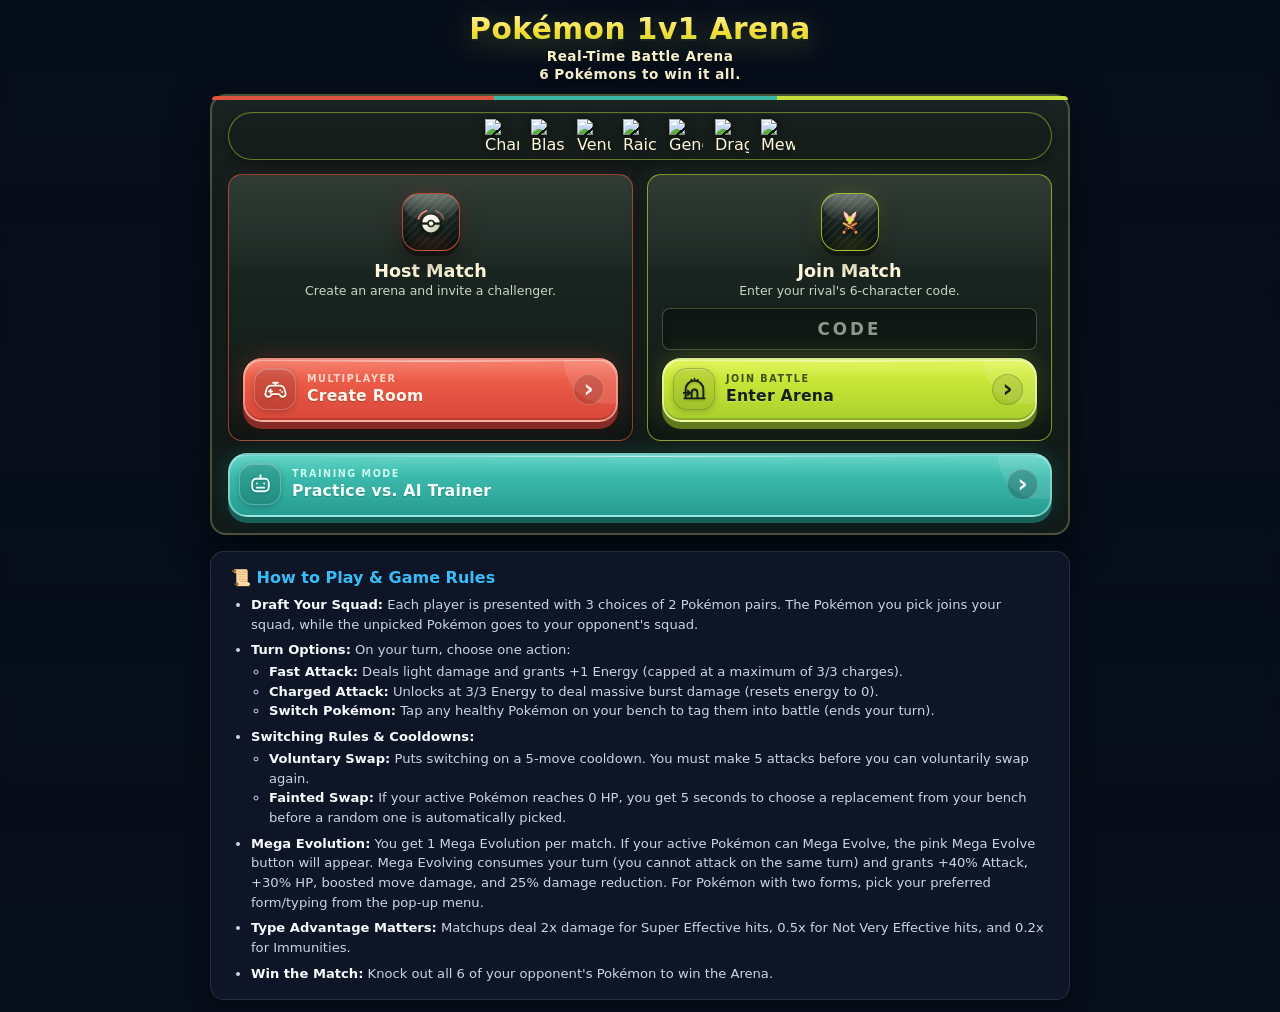
==== index.html @ 76115c3b "Merge pull request #42 from NilayanChatterjee/nilayan Charge cap update" ====
<!DOCTYPE html>
<html lang="en">
<head>
  <link rel="icon" type="image/ico" href="assets/favicon.ico">
  <link rel="shortcut icon" href="assets/favicon.ico">
  <meta charset="UTF-8" />
  <meta name="viewport" content="width=device-width, initial-scale=1.0, maximum-scale=1.0, user-scalable=no" />
  <title>Pokémon 1v1 Arena</title>
  <style>
    :root {
      --poster-image: url("https://raw.githubusercontent.com/NilayanChatterjee/poke-battle/main/assets/Pokebattle-1.jpg");
      --bg-dark: #070e1b;
      --card-bg: rgba(15, 23, 42, 0.88);
      --card-inner: #0b1424;
      --accent: #2563eb;
      --text: #f8fafc;
      --text-muted: #94a3b8;
      --p1: #38bdf8;
      --p2: #f43f5e;
      --hp-green: #22c55e;
      --hp-yellow: #eab308;
      --hp-red: #ef4444;
      --energy-blue: #06b6d4;
      
      /* Vibrant Starter Palette Inspired by Poster */
      --poke-yellow: #facc15;
      --poke-electric: #fbbf24;
      --poke-fire: #f97316;
      --poke-water: #0ea5e9;
      --poke-grass: #10b981;
    }

    * { box-sizing: border-box; margin: 0; padding: 0; font-family: system-ui, -apple-system, sans-serif; -webkit-tap-highlight-color: transparent; }
    
    body {
      color: var(--text);
      min-height: 100vh;
      display: flex;
      flex-direction: column;
      align-items: center;
      padding: 12px;
      overflow-x: hidden;
      position: relative;
      background-color: var(--bg-dark);
    }

    /* Fixed Thematic Wallpaper Backdrop with Soft Glassmorphic Overlay */
    body::before {
      content: '';
      position: fixed;
      top: 0; left: 0; width: 100vw; height: 100vh;
      background: var(--poster-image) no-repeat center 28% fixed;
      background-size: cover;
      filter: saturate(1.15) brightness(0.65);
      z-index: -2;
    }
    body::after {
      content: '';
      position: fixed;
      top: 0; left: 0; width: 100vw; height: 100vh;
      background: linear-gradient(180deg, rgba(7, 14, 27, 0.6) 0%, rgba(7, 14, 27, 0.82) 100%);
      backdrop-filter: blur(4px);
      -webkit-backdrop-filter: blur(4px);
      z-index: -1;
    }

    .panel {
      background: var(--card-bg);
      backdrop-filter: blur(16px);
      -webkit-backdrop-filter: blur(16px);
      border-radius: 16px;
      padding: 16px;
      width: 100%;
      max-width: 860px;
      box-shadow: 0 12px 36px rgba(0, 0, 0, 0.6), 0 0 0 1px rgba(255, 255, 255, 0.1);
      position: relative;
    }
    .hidden { display: none !important; }

    .pixel-art {
      image-rendering: pixelated;
      image-rendering: -moz-crisp-edges;
      image-rendering: crisp-edges;
    }

    .btn {
      background: linear-gradient(135deg, #0284c7, #2563eb);
      color: white;
      border: none;
      padding: 12px 16px;
      border-radius: 10px;
      font-weight: 800;
      cursor: pointer;
      transition: all 0.2s;
      font-size: 0.95rem;
      width: 100%;
      display: flex;
      align-items: center;
      justify-content: center;
      gap: 6px;
      box-shadow: 0 4px 14px rgba(2, 132, 199, 0.4);
    }
    .btn:active:not(:disabled) { transform: scale(0.98); }
    .btn:disabled { opacity: 0.4; cursor: not-allowed; }
    .btn-secondary { background: #334155; box-shadow: 0 4px 10px rgba(0,0,0,0.3); }
    .btn-secondary:hover:not(:disabled) { background: #475569; }
    .btn-ready { background: linear-gradient(135deg, #10b981, #059669); box-shadow: 0 4px 14px rgba(16, 185, 129, 0.4); }
    .btn-ready:hover:not(:disabled) { background: linear-gradient(135deg, #059669, #047857); }
    .btn-mega { background: linear-gradient(135deg, #ec4899, #8b5cf6); box-shadow: 0 0 14px rgba(236,72,153,0.6); }
    .btn-mega:hover:not(:disabled) { background: linear-gradient(135deg, #db2777, #7c3aed); }

    /* ================================================= */
    /* HERO BRANDING & HOMEPAGE UI                       */
    /* ================================================= */
    .hero-banner {
      display: flex;
      flex-direction: column;
      align-items: center;
      margin-bottom: 12px;
      text-align: center;
    }
    .hero-title-wrap {
      display: inline-flex;
      align-items: center;
      gap: 8px;
    }
    .hero-title {
      font-size: 1.85rem;
      font-weight: 900;
      letter-spacing: 0.5px;
      background: linear-gradient(180deg, #fef08a 0%, #facc15 50%, #ea580c 100%);
      -webkit-background-clip: text;
      -webkit-text-fill-color: transparent;
      filter: drop-shadow(0 2px 10px rgba(234, 88, 12, 0.5));
    }
    .hero-subtitle {
      color: #cbd5e1;
      font-size: 0.85rem;
      margin-top: 2px;
      letter-spacing: 0.5px;
      font-weight: 600;
      text-shadow: 0 1px 4px rgba(0,0,0,0.6);
    }

    /* Starter Mascot Ribbon */
    .mascot-strip {
      display: flex;
      justify-content: center;
      align-items: center;
      gap: 12px;
      padding: 6px 14px;
      background: rgba(15, 23, 42, 0.75);
      border: 1px solid rgba(250, 204, 21, 0.3);
      border-radius: 999px;
      margin-bottom: 14px;
      box-shadow: 0 4px 16px rgba(0,0,0,0.4);
    }
    .mascot-strip img {
      width: 34px;
      height: 34px;
      transition: transform 0.2s ease;
      filter: drop-shadow(0 2px 5px rgba(0,0,0,0.6));
    }
    .mascot-strip img:hover {
      transform: scale(1.3) translateY(-3px);
    }

    .lobby-grid {
      display: grid;
      grid-template-columns: 1fr 1fr;
      gap: 14px;
      margin-bottom: 12px;
    }

    @media (max-width: 620px) {
      .hero-title { font-size: 1.5rem; }
      .lobby-grid { grid-template-columns: 1fr; gap: 10px; }
      .mascot-strip img:nth-child(n+5) { display: none; }
    }

    .lobby-block {
      border: 1.5px solid rgba(255, 255, 255, 0.12);
      padding: 18px 14px;
      border-radius: 14px;
      background: linear-gradient(180deg, rgba(19, 29, 49, 0.85) 0%, rgba(12, 20, 36, 0.95) 100%);
      text-align: center;
      position: relative;
      overflow: hidden;
      box-shadow: 0 6px 20px rgba(0,0,0,0.4);
      display: flex;
      flex-direction: column;
      justify-content: space-between;
    }
    .lobby-block.host-theme {
      border-color: rgba(14, 165, 233, 0.5);
      box-shadow: 0 4px 20px rgba(14, 165, 233, 0.2);
    }
    .lobby-block.join-theme {
      border-color: rgba(249, 115, 22, 0.5);
      box-shadow: 0 4px 20px rgba(249, 115, 22, 0.2);
    }

    .lobby-block-header {
      display: flex;
      flex-direction: column;
      align-items: center;
      margin-bottom: 10px;
    }
    .lobby-icon-badge {
      --badge-accent: #9ae6ff;
      --badge-deep: rgba(14, 165, 233, .22);
      --badge-edge: rgba(14, 165, 233, .58);
      position: relative;
      isolation: isolate;
      overflow: hidden;
      width: 58px;
      height: 58px;
      border-radius: 17px;
      display: grid;
      place-items: center;
      margin-bottom: 10px;
      background:
        radial-gradient(115% 85% at 50% -10%, rgba(255,255,255,.20), transparent 60%),
        radial-gradient(90% 80% at 50% 118%, var(--badge-deep), transparent 68%),
        repeating-linear-gradient(135deg, rgba(255,255,255,.055) 0 2px, rgba(0,0,0,0) 2px 6px),
        linear-gradient(180deg, #16202e 0%, #070c15 100%);
      border: 1.5px solid var(--badge-edge);
      box-shadow:
        0 5px 0 rgba(0,0,0,.36),
        0 11px 20px rgba(0,0,0,.42),
        0 0 22px -4px var(--badge-deep),
        inset 0 1px 0 rgba(255,255,255,.22),
        inset 0 -8px 14px rgba(0,0,0,.42);
      transition: transform .2s ease, box-shadow .2s ease, border-color .2s ease;
    }

    .lobby-icon-badge::before {
      content: "";
      position: absolute;
      inset: 1px 1px auto 1px;
      height: 46%;
      border-radius: 15px 15px 60% 60% / 15px 15px 22px 22px;
      background: linear-gradient(180deg, rgba(255,255,255,.24), rgba(255,255,255,.03));
      pointer-events: none;
      z-index: 2;
    }

    .lobby-icon-badge::after {
      content: "";
      position: absolute;
      top: -60%;
      left: -120%;
      width: 55%;
      height: 220%;
      transform: rotate(20deg);
      background: linear-gradient(90deg, transparent, rgba(255,255,255,.34), transparent);
      animation: badge-sheen 5.2s ease-in-out infinite;
      pointer-events: none;
      z-index: 3;
    }

    @keyframes badge-sheen {
      0%, 62% { left: -120%; }
      86%, 100% { left: 160%; }
    }

    .lobby-icon-badge .badge-glyph {
      width: 36px;
      height: 36px;
      display: block;
      position: relative;
      z-index: 1;
      filter: drop-shadow(0 2px 2px rgba(0,0,0,.55));
      animation: badge-float 3.6s ease-in-out infinite;
    }

    @keyframes badge-float {
      0%, 100% { transform: translateY(0); }
      50% { transform: translateY(-2px); }
    }

    .lobby-block:hover .lobby-icon-badge {
      transform: translateY(-2px);
      box-shadow:
        0 7px 0 rgba(0,0,0,.36),
        0 14px 24px rgba(0,0,0,.46),
        0 0 30px -2px var(--badge-deep),
        inset 0 1px 0 rgba(255,255,255,.26),
        inset 0 -8px 14px rgba(0,0,0,.42);
    }

    .host-theme .lobby-icon-badge {
      --badge-accent: #7dd3fc;
      --badge-deep: rgba(14, 165, 233, .30);
      --badge-edge: rgba(56, 189, 248, .62);
    }
    .join-theme .lobby-icon-badge {
      --badge-accent: #fdba74;
      --badge-deep: rgba(249, 115, 22, .30);
      --badge-edge: rgba(251, 146, 60, .64);
    }

    @media (max-width: 420px) {
      .lobby-icon-badge { width: 50px; height: 50px; border-radius: 15px; }
      .lobby-icon-badge .badge-glyph { width: 31px; height: 31px; }
    }

    .code-tag {
      background: #070d18;
      padding: 8px 16px;
      border-radius: 8px;
      font-family: monospace;
      font-size: 1.4rem;
      color: #38bdf8;
      font-weight: 800;
      letter-spacing: 4px;
      display: inline-block;
      margin: 8px 0;
      user-select: all;
      border: 1.5px dashed #0284c7;
      text-shadow: 0 0 10px rgba(56, 189, 248, 0.6);
    }

    input[type="text"] {
      background: #070d18;
      border: 1.5px solid #475569;
      color: white;
      padding: 10px;
      border-radius: 8px;
      font-size: 1.05rem;
      font-weight: bold;
      outline: none;
      width: 100%;
      text-transform: uppercase;
      text-align: center;
      letter-spacing: 3px;
      transition: border-color 0.2s, box-shadow 0.2s;
    }
    input[type="text"]:focus {
      border-color: #f97316;
      box-shadow: 0 0 12px rgba(249, 115, 22, 0.4);
    }

    /* Roster Chips */
    .roster-grid { display: grid; grid-template-columns: repeat(3, 1fr); gap: 6px; margin: 8px 0; }
    .poke-chip { background: #1e293b; border-radius: 8px; padding: 6px 4px; text-align: center; font-size: 0.72rem; border: 1.5px solid #334155; display: flex; flex-direction: column; align-items: center; }
    .poke-chip.active { border-color: #38bdf8; box-shadow: 0 0 8px rgba(56, 189, 248, 0.5); }
    .poke-chip.fainted { opacity: 0.3; filter: grayscale(1); }
    .poke-chip img { width: 44px; height: 44px; }

    .hidden-card {
      background: #090e17;
      border: 1.5px dashed #334155;
      border-radius: 8px;
      height: 78px;
      display: flex;
      align-items: center;
      justify-content: center;
      font-size: 1.2rem;
      color: #475569;
    }

    .type-badge { display: inline-block; padding: 1px 6px; border-radius: 999px; font-size: 0.62rem; font-weight: bold; text-transform: uppercase; margin-top: 2px; color: #ffffff; text-shadow: 0 1px 2px rgba(0,0,0,0.6); }

    .draft-choice-box {
      background: #0b1424;
      border: 2px solid #334155;
      border-radius: 14px;
      padding: 14px;
      margin: 12px 0;
      text-align: center;
    }
    .draft-pair-container {
      display: grid;
      grid-template-columns: 1fr 1fr;
      gap: 12px;
      margin: 12px 0;
    }
    .draft-pick-card {
      background: #1e293b;
      border: 2px solid #475569;
      border-radius: 12px;
      padding: 12px 8px;
      cursor: pointer;
      display: flex;
      flex-direction: column;
      align-items: center;
      transition: all 0.2s ease;
      user-select: none;
    }
    .draft-pick-card:hover {
      border-color: #38bdf8;
      transform: translateY(-2px);
      box-shadow: 0 4px 14px rgba(56, 189, 248, 0.35);
    }
    .draft-pick-card.selected {
      border-color: #22c55e;
      background: #143528;
      box-shadow: 0 0 16px rgba(34, 197, 94, 0.55);
    }
    .draft-pick-card img {
      width: 64px;
      height: 64px;
    }

    /* Live Scoreboard Bar */
    #battle-scoreboard {
      display: flex;
      align-items: center;
      justify-content: center;
      gap: 16px;
      background: rgba(11, 20, 36, 0.85);
      border: 1.5px solid rgba(56, 189, 248, 0.3);
      border-radius: 12px;
      padding: 6px 16px;
      margin-bottom: 12px;
      box-shadow: 0 4px 12px rgba(0,0,0,0.4);
      font-weight: 800;
    }
    .sb-item {
      display: flex;
      align-items: center;
      gap: 6px;
      font-size: 0.9rem;
    }
    .sb-label { color: var(--text-muted); font-size: 0.75rem; text-transform: uppercase; }
    .sb-val { font-size: 1.2rem; color: #38bdf8; font-family: monospace; }
    .sb-divider { color: var(--text-muted); font-size: 1rem; }

    /* Centered Flashing End-Game Scoreboard Modal Overlay */
    #final-scoreboard-overlay {
      position: fixed;
      inset: 0;
      background: rgba(3, 7, 18, 0.85);
      backdrop-filter: blur(8px);
      -webkit-backdrop-filter: blur(8px);
      z-index: 500;
      display: grid;
      place-items: center;
      padding: 16px;
      opacity: 0;
      pointer-events: none;
      transition: opacity 0.3s ease;
    }
    #final-scoreboard-overlay.visible {
      opacity: 1;
      pointer-events: auto;
    }
    .scoreboard-modal-card {
      background: linear-gradient(180deg, rgba(30, 41, 59, 0.95), rgba(15, 23, 42, 0.98));
      border: 3px solid #facc15;
      border-radius: 20px;
      padding: 24px;
      width: min(380px, 92vw);
      text-align: center;
      box-shadow: 0 20px 60px rgba(0,0,0,0.7), 0 0 30px rgba(250, 204, 21, 0.4);
      animation: sbFlashCenter 0.6s cubic-bezier(0.175, 0.885, 0.32, 1.275) both;
    }
    @keyframes sbFlashCenter {
      0% { transform: scale(0.5); opacity: 0; }
      70% { transform: scale(1.05); opacity: 1; }
      100% { transform: scale(1); opacity: 1; }
    }
    .scoreboard-modal-title {
      font-size: 1.4rem;
      font-weight: 900;
      color: #facc15;
      margin-bottom: 4px;
      text-shadow: 0 2px 8px rgba(250, 204, 21, 0.4);
    }
    .scoreboard-tally-grid {
      display: grid;
      grid-template-columns: 1fr auto 1fr;
      gap: 12px;
      align-items: center;
      margin: 18px 0;
      background: rgba(7, 14, 27, 0.6);
      padding: 14px;
      border-radius: 12px;
      border: 1px solid rgba(255,255,255,0.1);
    }
    .sb-tally-col strong { display: block; font-size: 1.6rem; color: #38bdf8; font-family: monospace; }
    .sb-tally-col span { font-size: 0.72rem; color: var(--text-muted); text-transform: uppercase; }

    .wireframe-arena {
      display: grid;
      grid-template-columns: 125px 1fr 34px 1fr 125px;
      gap: 12px;
      align-items: center;
    }

    .bench-container {
      display: flex;
      flex-direction: column;
      align-items: center;
      width: 100%;
    }
    .bench-title {
      font-size: 0.75rem;
      color: var(--text-muted);
      margin-bottom: 6px;
      text-align: center;
      white-space: nowrap;
      font-weight: 600;
    }
    .bench-grid {
      display: grid;
      grid-template-columns: repeat(2, 1fr);
      gap: 6px;
      width: 100%;
    }
    .bench-slot-5th {
      grid-column: span 2;
      display: flex;
      justify-content: center;
    }
    .bench-card {
      background: #113854;
      border: 1px solid #1e527a;
      border-radius: 8px;
      padding: 3px 2px;
      display: flex;
      flex-direction: column;
      align-items: center;
      justify-content: center;
      position: relative;
      cursor: default;
      transition: transform 0.15s, border-color 0.15s, box-shadow 0.15s;
      min-height: 58px;
    }
    .bench-card img {
      width: 34px;
      height: 34px;
    }
    .bench-card.fainted {
      filter: grayscale(1) opacity(0.35);
      border-color: #334155 !important;
      background: #0f172a !important;
      box-shadow: none !important;
      cursor: not-allowed !important;
    }
    .bench-card.clickable {
      cursor: pointer;
      border-color: #38bdf8;
      box-shadow: 0 0 6px rgba(56, 189, 248, 0.4);
    }
    .bench-card.clickable:hover {
      border-color: #7dd3fc;
      transform: scale(1.05);
      box-shadow: 0 0 10px rgba(56, 189, 248, 0.8);
    }
    .bench-card.clickable:active {
      transform: scale(0.96);
    }

    .bench-card.blocked {
      cursor: help;
    }
    .bench-card.blocked:active {
      transform: scale(0.97);
      border-color: #f0a021;
      box-shadow: 0 0 10px rgba(240, 160, 33, .55);
    }

    .cooldown-badge {
      font-size: 0.6rem;
      color: #cbd5e1;
      background: #334155;
      padding: 1px 4px;
      border-radius: 4px;
      margin-top: 1px;
    }

    .active-fighter-card {
      background: #113854;
      border: 2px solid #1e527a;
      border-radius: 12px;
      padding: 10px;
      display: flex;
      flex-direction: column;
      align-items: center;
      min-height: 250px;
      position: relative;
      box-shadow: 0 6px 18px rgba(0,0,0,0.35);
    }
    .active-fighter-card.me { border-color: var(--p1); }
    .active-fighter-card.opp { border-color: var(--p2); }

    .fighter-inner-box {
      background: #0b1e2e;
      border: 1px solid #1e527a;
      border-radius: 10px;
      padding: 8px;
      width: 100%;
      display: flex;
      flex-direction: column;
      align-items: center;
      text-align: center;
      margin-bottom: 8px;
      position: relative;
    }
    .fighter-inner-box img {
      width: 76px;
      height: 76px;
    }
    .fighter-meta {
      display: flex;
      flex-direction: column;
      align-items: center;
    }

    .vs-divider {
      display: flex;
      align-items: center;
      justify-content: center;
      font-weight: 900;
      font-size: 1.1rem;
      color: #94a3b8;
      height: 100%;
      align-self: center;
    }

    .stat-block { width: 100%; margin-top: auto; }
    .hp-bar-bg { background: #070d18; height: 8px; border-radius: 4px; overflow: hidden; margin: 4px 0; border: 1px solid #334155; }
    .hp-bar-fill { background: var(--hp-green); height: 100%; width: 100%; transition: width 0.3s ease, background-color 0.3s; }
    .energy-bar-bg { background: #070d18; height: 5px; border-radius: 3px; overflow: hidden; margin-top: 3px; border: 1px solid #334155; }
    .energy-bar-fill { background: var(--energy-blue); height: 100%; width: 0%; transition: width 0.3s ease; }

    .battle-actions-panel {
      margin-top: 14px;
      display: flex;
      flex-direction: column;
      align-items: center;
      gap: 10px;
      width: 100%;
    }
    .attacks-row {
      display: grid;
      grid-template-columns: 1fr 1fr;
      gap: 12px;
      width: 100%;
      max-width: 480px;
    }
    .attack-btn {
      background: #0b1424;
      border: 1.5px solid #38bdf8;
      color: #f8fafc;
      padding: 12px 10px;
      border-radius: 10px;
      font-size: 0.85rem;
      cursor: pointer;
      text-align: center;
      transition: 0.15s;
      min-height: 58px;
      display: flex;
      flex-direction: column;
      justify-content: center;
      align-items: center;
    }
    .attack-btn:active:not(:disabled) { transform: scale(0.98); }
    .attack-btn:disabled { opacity: 0.35; cursor: not-allowed; border-color: #475569; }
    .attack-btn.charged { border-color: #f59e0b; }
    .attack-btn.charged:not(:disabled) { background: #451a03; }

    .mega-btn-container {
      width: 100%;
      max-width: 240px;
    }

    .type-legend-panel {
      display: none;
      background: #0b1424;
      border: 1px solid #334155;
      border-radius: 12px;
      padding: 10px 12px;
      width: 100%;
      max-width: 860px;
      margin-top: 14px;
    }
    .type-legend-title {
      font-size: 0.8rem;
      font-weight: 700;
      color: #38bdf8;
      margin-bottom: 8px;
      text-align: center;
      display: flex;
      align-items: center;
      justify-content: center;
      gap: 5px;
    }
    .type-legend-grid {
      display: grid;
      grid-template-columns: repeat(3, 1fr);
      gap: 6px;
    }
    .type-legend-item {
      display: flex;
      align-items: center;
      gap: 5px;
      font-size: 0.72rem;
      color: #cbd5e1;
      background: #1e293b;
      padding: 4px 6px;
      border-radius: 6px;
      border-left: 3px solid transparent;
    }
    .type-legend-item .symbol {
      font-size: 0.85rem;
      line-height: 1;
    }

    @media (max-width: 720px) {
      .wireframe-arena {
        display: grid;
        grid-template-columns: 1fr 20px 1fr;
        grid-template-rows: auto auto;
        gap: 6px;
      }
      
      .active-fighter-card.me  { grid-column: 1 / 2; grid-row: 1; min-height: unset; padding: 6px; }
      .vs-divider             { grid-column: 2 / 3; grid-row: 1; font-size: 0.75rem; }
      .active-fighter-card.opp { grid-column: 3 / 4; grid-row: 1; min-height: unset; padding: 6px; }
      #my-bench-container     { grid-column: 1 / 2; grid-row: 2; }
      #opp-bench-container     { grid-column: 3 / 4; grid-row: 2; }

      .fighter-inner-box {
        padding: 4px;
        margin-bottom: 4px;
      }
      .fighter-inner-box img {
        width: 48px;
        height: 48px;
      }
      .fighter-meta strong {
        font-size: 0.78rem;
        margin-top: 1px;
      }
      .fighter-meta .type-badge {
        font-size: 0.8rem;
        padding: 0 4px;
        margin-top: 1px;
        border-radius: 6px;
        line-height: 1.2;
      }

      .bench-grid {
        grid-template-columns: repeat(3, 1fr);
        gap: 4px;
      }
      .bench-slot-5th {
        grid-column: span 1;
      }
      .bench-card {
        min-height: 44px;
        padding: 2px;
      }
      .bench-card img {
        width: 24px;
        height: 24px;
      }
      .bench-card .type-badge {
        font-size: 0.7rem;
        padding: 0 3px;
        border-radius: 4px;
      }
      .bench-title {
        font-size: 0.65rem;
        margin-bottom: 2px;
      }
      
      .attacks-row {
        gap: 8px;
      }
      .attack-btn {
        padding: 8px 4px;
        font-size: 0.75rem;
        min-height: 48px;
      }

      .type-legend-panel {
        display: block;
      }
    }

    .rules-panel {
      background: var(--card-bg);
      backdrop-filter: blur(16px);
      -webkit-backdrop-filter: blur(16px);
      border: 1px solid rgba(255, 255, 255, 0.1);
      border-radius: 14px;
      padding: 16px 20px;
      width: 100%;
      max-width: 860px;
      margin-top: 16px;
      box-shadow: 0 6px 20px rgba(0,0,0,0.4);
    }
    .rules-title {
      font-size: 1rem;
      font-weight: 700;
      color: #38bdf8;
      margin-bottom: 8px;
      display: flex;
      align-items: center;
      gap: 6px;
    }
    .rules-list {
      list-style-type: disc;
      padding-left: 20px;
      color: #cbd5e1;
      font-size: 0.82rem;
      line-height: 1.5;
      display: flex;
      flex-direction: column;
      gap: 6px;
    }
    .rules-list strong {
      color: #f8fafc;
    }

    #flash-overlay {
      position: fixed;
      top: 0; left: 0; width: 100vw; height: 100vh;
      background: white;
      opacity: 0;
      pointer-events: none;
      z-index: 100;
      transition: opacity 0.05s ease-out;
    }

    .shake-anim { animation: screenShake 0.4s cubic-bezier(.36,.07,.19,.97) both; }
    @keyframes screenShake {
      10%, 90% { transform: translate3d(-3px, 0, 0); }
      20%, 80% { transform: translate3d(5px, 0, 0); }
      30%, 50%, 70% { transform: translate3d(-5px, 0, 0); }
      40%, 60% { transform: translate3d(5px, 0, 0); }
    }

    .popup-container {
      position: absolute;
      top: 35%;
      left: 50%;
      transform: translate(-50%, -50%);
      pointer-events: none;
      z-index: 50;
      display: flex;
      flex-direction: column;
      align-items: center;
      gap: 4px;
      width: 100%;
    }
    .popup-badge {
      padding: 6px 14px;
      border-radius: 999px;
      font-weight: 800;
      font-size: 0.95rem;
      text-transform: uppercase;
      box-shadow: 0 4px 12px rgba(0,0,0,0.6);
      animation: popFade 1.6s ease-out forwards;
    }
    .popup-badge.super { background: #22c55e; color: #022c22; }
    .popup-badge.not-very { background: #64748b; color: #f8fafc; }
    .popup-badge.immune { background: #334155; color: #94a3b8; }
    .popup-badge.crit { background: #eab308; color: #422006; }
    .popup-badge.dmg { background: #ef4444; color: #ffffff; font-size: 1.1rem; }
    .popup-badge.mega { background: #ec4899; color: #ffffff; font-size: 1.05rem; }
    .popup-badge.warn {
      background: linear-gradient(180deg, #ffd76a, #f0a021);
      color: #3a2606;
      font-size: 0.9rem;
      border: 2px solid rgba(58,38,6,.35);
      box-shadow: 0 5px 0 rgba(120,72,8,.55), 0 10px 18px rgba(0,0,0,.5);
      text-transform: none;
      letter-spacing: .01em;
    }

    .draft-final-box {
      border-color: rgba(217, 242, 59, .5);
      background:
        radial-gradient(120% 90% at 50% -20%, rgba(217,242,59,.10), transparent 62%),
        linear-gradient(180deg, rgba(33,45,40,.96), rgba(13,21,19,.97));
      box-shadow: 0 8px 24px rgba(0,0,0,.42), inset 0 1px 0 rgba(255,255,255,.06);
    }
    .draft-final-title {
      font-size: 1.05rem;
      font-weight: 900;
      letter-spacing: .02em;
      color: #d9f23b;
      text-shadow: 0 2px 0 rgba(0,0,0,.45);
    }
    .draft-final-sub {
      font-size: 0.76rem;
      color: var(--text-muted);
      margin-top: 3px;
    }
    .final-team-grid {
      display: grid;
      grid-template-columns: repeat(3, 1fr);
      gap: 8px;
      margin: 12px 0 14px;
    }
    .final-team-grid .poke-chip {
      background:
        linear-gradient(180deg, rgba(255,248,214,.06), transparent 45%),
        linear-gradient(180deg, #22302b, #131b19);
      border-color: rgba(217,242,59,.30);
      position: relative;
      padding-top: 14px;
      box-shadow: 0 4px 0 rgba(0,0,0,.32), inset 0 1px 0 rgba(255,255,255,.06);
    }
    .final-team-grid .poke-chip strong { color: #fff8dc; }
    .final-slot-no {
      position: absolute;
      top: 3px;
      left: 5px;
      font-size: 0.58rem;
      font-weight: 900;
      letter-spacing: .08em;
      color: #9fb04f;
    }
    .final-stat-line {
      font-size: 0.62rem;
      color: #9aa79a;
      margin-top: 3px;
      letter-spacing: .02em;
    }
    .btn-battle-start {
      --btn-top: #f46650;
      --btn-bottom: #d94739;
      --btn-edge: #852a25;
      --btn-glow: rgba(239, 90, 67, .34);
      color: #fff8ee;
      border-color: rgba(255,232,224,.46);
      animation: battle-btn-pulse 2.2s ease-in-out infinite;
    }
    .btn-battle-start .btn-icon,
    .btn-battle-start .btn-arrow {
      background: rgba(84,24,22,.20);
      border-color: rgba(255,240,232,.26);
    }
    .btn-battle-start .btn-copy small { color: #ffe0d7; opacity: .93; }
    @keyframes battle-btn-pulse {
      0%, 100% { filter: brightness(1); }
      50% { filter: brightness(1.10) saturate(1.06); }
    }
    .battle-ready-status {
      margin-top: 10px;
      font-size: 0.75rem;
      font-weight: 700;
      color: #d9f23b;
      letter-spacing: .02em;
    }
    @media (max-width: 480px) {
      .final-team-grid { gap: 6px; }
      .final-team-grid .poke-chip img { width: 38px; height: 38px; }
    }
    @media (prefers-reduced-motion: reduce) {
      .btn-battle-start { animation: none; }
    }

    @keyframes popFade {
      0% { opacity: 0; transform: translateY(12px) scale(0.85); }
      15% { opacity: 1; transform: translateY(-4px) scale(1.08); }
      25% { transform: translateY(0) scale(1); }
      75% { opacity: 1; transform: translateY(0); }
      100% { opacity: 0; transform: translateY(-16px) scale(0.95); }
    }

    .modal-backdrop {
      position: fixed;
      top: 0; left: 0; width: 100vw; height: 100vh;
      background: rgba(0,0,0,0.7);
      backdrop-filter: blur(4px);
      z-index: 200;
      display: flex;
      align-items: center;
      justify-content: center;
      padding: 16px;
    }
    .modal-box {
      background: var(--card-bg);
      border: 1px solid #475569;
      border-radius: 12px;
      padding: 16px;
      width: 100%;
      max-width: 360px;
      text-align: center;
      box-shadow: 0 10px 25px rgba(0,0,0,0.6);
    }

    /* ================================================= */
    /* GAME BOOT / LOADING SCREEN                        */
    /* ================================================= */
    #loading-screen {
      position: fixed;
      inset: 0;
      z-index: 1000;
      display: grid;
      place-items: center;
      padding: 24px;
      background-image:
        linear-gradient(180deg, rgba(9, 16, 32, 0.20) 0%, rgba(7, 14, 27, 0.82) 72%, rgba(7, 14, 27, 0.96) 100%),
        var(--poster-image);
      background-size: cover;
      background-position: center 28%;
      transition: opacity 0.45s ease, visibility 0.45s ease;
      overflow: hidden;
    }

    #loading-screen::before {
      content: '';
      position: absolute;
      inset: 0;
      background:
        radial-gradient(circle at 50% 20%, rgba(250, 204, 21, 0.16), transparent 34%),
        linear-gradient(90deg, rgba(14,165,233,0.10), transparent 28%, transparent 72%, rgba(249,115,22,0.10));
      pointer-events: none;
    }

    #loading-screen.is-ready {
      opacity: 0;
      visibility: hidden;
      pointer-events: none;
    }

    .loading-card {
      position: relative;
      width: min(440px, 92vw);
      margin-top: min(46vh, 410px);
      padding: 18px 18px 16px;
      text-align: center;
      color: white;
      background: rgba(8, 17, 34, 0.86);
      border: 2px solid rgba(255,255,255,0.18);
      border-radius: 22px;
      box-shadow: 0 18px 50px rgba(0,0,0,0.62), inset 0 0 0 2px rgba(250,204,21,0.08);
      backdrop-filter: blur(14px);
      -webkit-backdrop-filter: blur(14px);
    }

    .loading-brand {
      display: flex;
      align-items: center;
      justify-content: center;
      gap: 8px;
      margin-bottom: 5px;
      font-size: clamp(1.35rem, 5vw, 1.9rem);
      font-weight: 950;
      letter-spacing: 0.4px;
      color: #facc15;
      text-shadow: 0 2px 0 #9a3412, 0 0 14px rgba(250,204,21,0.42);
    }

    .loading-kicker {
      color: #dbeafe;
      font-size: 0.78rem;
      font-weight: 750;
      letter-spacing: 1.5px;
      text-transform: uppercase;
    }

    .pokeball-loader {
      width: 44px;
      height: 44px;
      margin: 14px auto 10px;
      border-radius: 50%;
      border: 3px solid #f8fafc;
      background: linear-gradient(#ef4444 0 46%, #111827 46% 54%, #f8fafc 54% 100%);
      box-shadow: 0 0 0 2px #111827, 0 5px 16px rgba(0,0,0,0.45);
      position: relative;
      animation: pokeSpin 0.95s linear infinite;
    }

    .pokeball-loader::after {
      content: '';
      position: absolute;
      width: 12px;
      height: 12px;
      border-radius: 50%;
      left: 50%;
      top: 50%;
      transform: translate(-50%, -50%);
      background: #f8fafc;
      border: 3px solid #111827;
    }

    @keyframes pokeSpin { to { transform: rotate(360deg); } }

    .loading-track {
      height: 10px;
      width: 100%;
      overflow: hidden;
      border: 2px solid #0f172a;
      border-radius: 999px;
      background: #020617;
      box-shadow: inset 0 1px 3px rgba(0,0,0,0.65);
    }

    #loading-progress {
      width: 8%;
      height: 100%;
      border-radius: inherit;
      background: linear-gradient(90deg, #0ea5e9 0%, #22c55e 48%, #facc15 72%, #f97316 100%);
      transition: width 0.28s ease;
    }

    #loading-label {
      margin-top: 8px;
      color: #cbd5e1;
      font-size: 0.76rem;
      font-weight: 700;
    }

    /* ================================================= */
    /* IN-GAME INFO BUTTON + RULES MODAL                 */
    /* ================================================= */
    .game-info-button {
      position: fixed;
      top: 12px;
      right: 12px;
      z-index: 180;
      width: 44px;
      height: 44px;
      border: 3px solid #f8fafc;
      border-radius: 50%;
      display: grid;
      place-items: center;
      background: linear-gradient(145deg, #facc15, #f97316);
      color: #0f172a;
      font-family: ui-rounded, system-ui, sans-serif;
      font-size: 1.2rem;
      font-weight: 950;
      cursor: pointer;
      box-shadow: 0 5px 0 #9a3412, 0 10px 22px rgba(0,0,0,0.36);
      transition: transform 0.15s ease, box-shadow 0.15s ease;
    }

    .game-info-button:hover { transform: translateY(-1px) scale(1.03); }
    .game-info-button:active { transform: translateY(3px); box-shadow: 0 2px 0 #9a3412, 0 6px 14px rgba(0,0,0,0.35); }

    .rules-modal-box {
      max-width: 760px;
      max-height: min(86vh, 760px);
      overflow-y: auto;
      text-align: left;
      border: 2px solid rgba(250,204,21,0.5);
      box-shadow: 0 18px 55px rgba(0,0,0,0.7), 0 0 0 3px rgba(14,165,233,0.08);
    }

    .rules-modal-header {
      display: flex;
      align-items: center;
      justify-content: space-between;
      gap: 12px;
      margin-bottom: 10px;
      padding-bottom: 10px;
      border-bottom: 1px solid rgba(255,255,255,0.12);
    }

    .rules-modal-header h3 {
      font-size: 1.05rem;
      color: #facc15;
      text-shadow: 0 0 10px rgba(250,204,21,0.2);
    }

    .modal-close-btn {
      flex: 0 0 auto;
      width: 34px;
      height: 34px;
      border-radius: 50%;
      border: 1px solid #64748b;
      background: #111827;
      color: #f8fafc;
      font-size: 1rem;
      font-weight: 900;
      cursor: pointer;
    }

    #rules-modal-slot .rules-panel {
      max-width: none;
      margin-top: 0;
      padding: 0;
      background: transparent;
      border: 0;
      box-shadow: none;
      backdrop-filter: none;
      -webkit-backdrop-filter: none;
    }

    #rules-modal-slot .rules-title { display: none; }

    @media (max-width: 620px) {
      #loading-screen { background-position: center top; }
      .loading-card { margin-top: 45vh; padding: 14px; border-radius: 18px; }
      .game-info-button { width: 40px; height: 40px; top: 10px; right: 10px; font-size: 1.05rem; }
      .rules-modal-box { max-height: 88vh; padding: 14px; }
    }

    /* ================================================= */
    /* LOBBY ACTIONS — TACTILE CONSOLE-STYLE CONTROLS    */
    /* ================================================= */
    .btn-lobby-action {
      --btn-top: #168ac1;
      --btn-bottom: #08618f;
      --btn-edge: #06476b;
      --btn-glow: rgba(56, 189, 248, .34);
      position: relative;
      isolation: isolate;
      min-height: 64px;
      padding: 8px 12px 10px 9px;
      border: 2px solid rgba(255,255,255,.28);
      border-radius: 19px;
      background:
        linear-gradient(180deg, rgba(255,255,255,.18) 0%, rgba(255,255,255,0) 34%),
        linear-gradient(180deg, var(--btn-top) 0%, var(--btn-bottom) 100%);
      box-shadow:
        0 7px 0 var(--btn-edge),
        0 11px 22px rgba(0,0,0,.34),
        0 0 0 1px rgba(0,0,0,.24),
        0 0 24px var(--btn-glow),
        inset 0 1px 0 rgba(255,255,255,.36),
        inset 0 -2px 0 rgba(0,0,0,.16);
      overflow: hidden;
      justify-content: flex-start;
      gap: 11px;
      text-align: left;
      transform: translateY(0);
      transition: transform .14s cubic-bezier(.2,.8,.2,1), box-shadow .14s ease, filter .14s ease;
      letter-spacing: 0;
    }

    .btn-lobby-action::before {
      content: '';
      position: absolute;
      inset: 1px 9% auto 9%;
      height: 1px;
      background: linear-gradient(90deg, transparent, rgba(255,255,255,.72), transparent);
      opacity: .8;
      pointer-events: none;
    }

    .btn-lobby-action::after {
      content: '';
      position: absolute;
      width: 86px;
      height: 86px;
      right: -34px;
      top: -42px;
      border-radius: 50%;
      background: rgba(255,255,255,.10);
      pointer-events: none;
      z-index: -1;
    }

    .btn-lobby-action:hover:not(:disabled) {
      transform: translateY(-2px);
      filter: saturate(1.04);
      box-shadow:
        0 9px 0 var(--btn-edge),
        0 15px 28px rgba(0,0,0,.38),
        0 0 0 1px rgba(0,0,0,.20),
        0 0 30px var(--btn-glow),
        inset 0 1px 0 rgba(255,255,255,.42),
        inset 0 -2px 0 rgba(0,0,0,.15);
    }

    .btn-lobby-action:active:not(:disabled) {
      transform: translateY(5px) scale(.995);
      box-shadow:
        0 2px 0 var(--btn-edge),
        0 5px 10px rgba(0,0,0,.30),
        0 0 0 1px rgba(0,0,0,.24),
        0 0 16px var(--btn-glow),
        inset 0 2px 4px rgba(0,0,0,.16);
    }

    .btn-lobby-action:focus-visible {
      outline: 3px solid #fef08a;
      outline-offset: 4px;
    }

    .btn-lobby-action .btn-icon {
      width: 42px;
      height: 42px;
      flex: 0 0 42px;
      display: grid;
      place-items: center;
      border-radius: 14px;
      color: white;
      background: rgba(5,17,30,.32);
      border: 1px solid rgba(255,255,255,.30);
      box-shadow:
        inset 0 1px 0 rgba(255,255,255,.22),
        0 2px 6px rgba(0,0,0,.18);
    }

    .btn-lobby-action .btn-icon svg {
      width: 25px;
      height: 25px;
      display: block;
      filter: drop-shadow(0 1px 1px rgba(0,0,0,.22));
    }

    .btn-lobby-action .btn-copy {
      min-width: 0;
      display: flex;
      flex-direction: column;
      justify-content: center;
      line-height: 1.05;
      flex: 1;
    }

    .btn-lobby-action .btn-copy small {
      font-size: .60rem;
      font-weight: 900;
      letter-spacing: .16em;
      opacity: .72;
      margin-bottom: 4px;
    }

    .btn-lobby-action .btn-copy strong {
      font-size: .98rem;
      font-weight: 900;
      letter-spacing: .015em;
      white-space: nowrap;
      overflow: hidden;
      text-overflow: ellipsis;
      text-shadow: 0 1px 1px rgba(0,0,0,.20);
    }

    .btn-lobby-action .btn-arrow {
      width: 31px;
      height: 31px;
      flex: 0 0 31px;
      display: grid;
      place-items: center;
      border-radius: 50%;
      font-family: ui-rounded, "SF Pro Rounded", system-ui, sans-serif;
      font-size: 1.55rem;
      font-weight: 700;
      line-height: 1;
      background: rgba(5,17,30,.22);
      border: 1px solid rgba(255,255,255,.20);
      transition: transform .14s ease, background .14s ease;
    }

    .btn-lobby-action:hover:not(:disabled) .btn-arrow {
      transform: translateX(2px);
      background: rgba(255,255,255,.15);
    }

    .btn-host-action {
      --btn-top: #ff6b22;
      --btn-bottom: #d9460b;
      --btn-edge: #9a2e09;
      --btn-glow: rgba(249, 115, 22, .34);
    }

    .btn-join-action {
      --btn-top: #16a6d8;
      --btn-bottom: #0871a5;
      --btn-edge: #064c73;
      --btn-glow: rgba(37, 189, 248, .33);
    }

    .btn-ai-arena.btn-lobby-action {
      --btn-top: #24324b;
      --btn-bottom: #121d32;
      --btn-edge: #08101f;
      --btn-glow: rgba(96, 165, 250, .20);
      border-color: rgba(96,165,250,.76);
      min-height: 61px;
      margin-top: 3px;
      box-shadow:
        0 6px 0 var(--btn-edge),
        0 10px 20px rgba(0,0,0,.32),
        0 0 0 1px rgba(0,0,0,.25),
        0 0 20px var(--btn-glow),
        inset 0 1px 0 rgba(255,255,255,.18);
    }

    .btn-ai-arena.btn-lobby-action .btn-icon {
      color: #dbeafe;
      border-color: rgba(147,197,253,.32);
      background: rgba(30,58,138,.22);
    }

    .btn-ai-arena.btn-lobby-action .btn-copy small { color: #93c5fd; opacity: .95; }

    @media (max-width: 420px) {
      .btn-lobby-action { min-height: 58px; border-radius: 16px; gap: 8px; padding: 7px 9px 9px 7px; }
      .btn-lobby-action .btn-icon { width: 38px; height: 38px; flex-basis: 38px; border-radius: 12px; }
      .btn-lobby-action .btn-icon svg { width: 22px; height: 22px; }
      .btn-lobby-action .btn-copy strong { font-size: .90rem; }
      .btn-lobby-action .btn-copy small { font-size: .54rem; }
      .btn-lobby-action .btn-arrow { width: 28px; height: 28px; flex-basis: 28px; font-size: 1.35rem; }
    }

    #screen-lobby {
      color: #fff8dc;
      background:
        linear-gradient(180deg, rgba(255,255,255,.035), transparent 26%),
        rgba(20, 30, 28, .91);
      border: 2px solid rgba(236, 244, 168, .24);
      box-shadow:
        0 14px 38px rgba(0,0,0,.54),
        0 0 0 1px rgba(17, 24, 22, .72),
        inset 0 1px 0 rgba(255,255,255,.07);
    }

    #screen-lobby::before {
      content: '';
      position: absolute;
      inset: 0 0 auto 0;
      height: 4px;
      border-radius: 16px 16px 0 0;
      background: linear-gradient(90deg, #ef5a43 0 33%, #3fc7b5 33% 66%, #d9f23b 66% 100%);
      opacity: .9;
      pointer-events: none;
    }

    .hero-title {
      background: linear-gradient(180deg, #fff8a6 0%, #f4dc38 58%, #b9dc35 100%);
      -webkit-background-clip: text;
      -webkit-text-fill-color: transparent;
      filter: drop-shadow(0 2px 0 rgba(28,35,28,.96)) drop-shadow(0 5px 13px rgba(217,242,59,.22));
    }

    .hero-subtitle {
      color: #f7f1cf;
      text-shadow: 0 2px 6px rgba(0,0,0,.72);
    }

    .mascot-strip {
      background: rgba(22, 31, 28, .82);
      border-color: rgba(217, 242, 59, .42);
      box-shadow: 0 5px 17px rgba(0,0,0,.36), inset 0 1px 0 rgba(255,255,255,.05);
    }

    .lobby-block {
      background:
        linear-gradient(180deg, rgba(255, 248, 214, .075) 0%, rgba(255, 248, 214, .018) 34%, transparent 35%),
        linear-gradient(180deg, rgba(33, 45, 40, .96), rgba(16, 24, 22, .97));
      border-color: rgba(255, 248, 214, .16);
      box-shadow: 0 7px 20px rgba(0,0,0,.31), inset 0 1px 0 rgba(255,255,255,.05);
    }

    .lobby-block.host-theme {
      border-color: rgba(239, 90, 67, .58);
      box-shadow: 0 7px 20px rgba(0,0,0,.31), 0 0 24px rgba(239,90,67,.08);
    }

    .lobby-block.join-theme {
      border-color: rgba(217, 242, 59, .56);
      box-shadow: 0 7px 20px rgba(0,0,0,.31), 0 0 24px rgba(217,242,59,.08);
    }

    .lobby-block-header h3 { color: #fff8dc !important; }
    .lobby-block-header p { color: #c8d4c8 !important; }

    .lobby-icon-badge {
      background:
        radial-gradient(115% 85% at 50% -10%, rgba(255,248,214,.18), transparent 60%),
        radial-gradient(90% 80% at 50% 118%, var(--badge-deep), transparent 68%),
        repeating-linear-gradient(135deg, rgba(255,248,214,.06) 0 2px, rgba(0,0,0,0) 2px 6px),
        linear-gradient(180deg, #253530 0%, #0d1512 100%);
      color: #fff8dc;
    }

    .host-theme .lobby-icon-badge {
      --badge-accent: #ff8a74;
      --badge-deep: rgba(239, 90, 67, .28);
      --badge-edge: rgba(239, 90, 67, .70);
    }

    .join-theme .lobby-icon-badge {
      --badge-accent: #d9f23b;
      --badge-deep: rgba(217, 242, 59, .26);
      --badge-edge: rgba(217, 242, 59, .68);
    }

    .btn-host-action {
      --btn-top: #f46650;
      --btn-bottom: #d94739;
      --btn-edge: #852a25;
      --btn-glow: rgba(239, 90, 67, .28);
      color: #fff8ee;
      border-color: rgba(255,232,224,.44);
    }

    .btn-host-action .btn-icon,
    .btn-host-action .btn-arrow {
      color: #fff8ee;
      background: rgba(84, 24, 22, .20);
      border-color: rgba(255,240,232,.24);
    }

    .btn-host-action .btn-copy strong { text-shadow: 0 1px 1px rgba(0,0,0,.24); }
    .btn-host-action .btn-copy small { color: #ffe0d7; opacity: .93; }

    .btn-host-action:hover:not(:disabled) {
      --btn-top: #d24c39;
      --btn-bottom: #b3372c;
      --btn-edge: #6b211d;
      --btn-glow: rgba(200, 62, 44, .30);
      border-color: rgba(255,222,212,.40);
    }

    .btn-join-action {
      --btn-top: #d9f23b;
      --btn-bottom: #a9cf2e;
      --btn-edge: #60791d;
      --btn-glow: rgba(217, 242, 59, .26);
      color: #172016;
      border-color: rgba(255,255,220,.56);
    }

    .btn-join-action .btn-icon,
    .btn-join-action .btn-arrow {
      color: #172016;
      background: rgba(43, 57, 21, .12);
      border-color: rgba(36, 52, 20, .21);
    }
    .btn-join-action .btn-copy strong { text-shadow: 0 1px 0 rgba(255,255,255,.22); }
    .btn-join-action .btn-copy small { color: #354414; opacity: .92; }

    .btn-join-action:hover:not(:disabled) {
      --btn-top: #b6cf2b;
      --btn-bottom: #8bb023;
      --btn-edge: #4c6116;
      --btn-glow: rgba(178, 202, 44, .28);
      color: #131a12;
      border-color: rgba(244,246,205,.50);
    }

    .btn-ai-arena.btn-lobby-action {
      --btn-top: #46cbbb;
      --btn-bottom: #279b91;
      --btn-edge: #175f59;
      --btn-glow: rgba(63, 199, 181, .24);
      color: #f7fffb;
      border-color: rgba(205,255,247,.46);
    }

    .btn-ai-arena.btn-lobby-action .btn-icon {
      color: #e9fffb;
      border-color: rgba(217,255,249,.28);
      background: rgba(14, 82, 74, .28);
    }
    .btn-ai-arena.btn-lobby-action .btn-copy small { color: #d7fff8; opacity: .92; }

    .btn-ai-arena.btn-lobby-action:hover:not(:disabled) {
      --btn-top: #33a89a;
      --btn-bottom: #1c7d75;
      --btn-edge: #114a45;
      --btn-glow: rgba(45, 154, 142, .26);
      border-color: rgba(186,240,232,.42);
    }

    #join-id-input {
      color: #fff8dc;
      background: #101815;
      border-color: rgba(236,244,168,.24);
      box-shadow: inset 0 2px 8px rgba(0,0,0,.24);
    }
    #join-id-input::placeholder { color: #8e998d; }
    #join-id-input:focus {
      border-color: #d9f23b;
      box-shadow: 0 0 0 3px rgba(217,242,59,.16), inset 0 2px 8px rgba(0,0,0,.24);
    }

    #screen-lobby .code-tag {
      color: #ff8a74;
      background: #181110;
      border-color: #c2503c;
      text-shadow: 0 0 10px rgba(239,90,67,.38);
    }
    #screen-lobby #host-info p:first-child { color: #d4c9c5 !important; }
    #screen-lobby #host-info p:last-child { color: #ffb4a2 !important; }

    #screen-lobby .btn-secondary {
      background: linear-gradient(180deg, #39413a, #252d28);
      color: #fff8dc;
      border: 1px solid rgba(255,248,220,.18);
      box-shadow: 0 4px 0 #141a16, 0 8px 14px rgba(0,0,0,.24);
    }
    #screen-lobby .btn-secondary:hover:not(:disabled) { background: linear-gradient(180deg, #465048, #303a33); }

    #loading-screen {
      background-image:
        linear-gradient(180deg, rgba(18, 27, 24, 0.12) 0%, rgba(17, 25, 23, 0.72) 70%, rgba(13, 20, 18, 0.94) 100%),
        var(--poster-image);
    }
    #loading-screen::before {
      background:
        radial-gradient(circle at 50% 22%, rgba(217,242,59,.14), transparent 36%),
        linear-gradient(90deg, rgba(63,199,181,.09), transparent 30%, transparent 70%, rgba(239,90,67,.09));
    }
    .loading-card {
      background: rgba(18, 27, 24, .88);
      border-color: rgba(236,244,168,.24);
      box-shadow: 0 18px 50px rgba(0,0,0,.58), inset 0 0 0 2px rgba(217,242,59,.055);
    }
    .loading-brand {
      color: #f4dc38;
      text-shadow: 0 2px 0 #4f5f19, 0 0 14px rgba(217,242,59,.30);
    }
    .loading-kicker { color: #d6e4d8; }
    .loading-track {
      border-color: #18221d;
      background: #0b110e;
    }
    #loading-progress {
      background: linear-gradient(90deg, #d9f23b 0%, #48cbbb 46%, #f4dc38 72%, #ef5a43 100%);
    }
    #loading-label { color: #c8d4c8; }

    /* ================================================= */
    /* BATTLE CINEMATICS: MEGA + ULTIMATE                */
    /* ================================================= */
    .battle-cinematic {
      --fx-color: #f8fafc;
      position: fixed;
      inset: 0;
      z-index: 420;
      display: flex;
      align-items: center;
      justify-content: center;
      overflow: hidden;
      background:
        radial-gradient(circle at 50% 42%, color-mix(in srgb, var(--fx-color) 34%, transparent) 0%, transparent 34%),
        linear-gradient(180deg, rgba(3, 7, 18, 0.84), rgba(2, 6, 23, 0.97));
      isolation: isolate;
      cursor: wait;
    }

    .battle-cinematic.hidden { display: none !important; }

    .battle-cinematic::before {
      content: '';
      position: absolute;
      inset: -30%;
      z-index: -2;
      background:
        repeating-conic-gradient(
          from 0deg at 50% 45%,
          color-mix(in srgb, var(--fx-color) 28%, transparent) 0deg 7deg,
          transparent 7deg 17deg
        );
      opacity: 0.78;
      animation: cinematicSpin 2.8s linear infinite;
    }

    .battle-cinematic::after {
      content: '';
      position: absolute;
      inset: 0;
      z-index: 9;
      pointer-events: none;
      background: #fff;
      opacity: 0;
      animation: cinematicFlash 1.45s steps(2, end) both;
    }

    .cinematic-scanlines {
      position: absolute;
      inset: 0;
      z-index: -1;
      pointer-events: none;
      opacity: 0.22;
      background: repeating-linear-gradient(
        0deg,
        rgba(255,255,255,0.08) 0px,
        rgba(255,255,255,0.08) 2px,
        rgba(0,0,0,0.08) 2px,
        rgba(0,0,0,0.08) 5px
      );
      animation: scanlineDrift 0.45s linear infinite;
    }

    .cinematic-stage {
      width: min(920px, 100%);
      height: 100%;
      min-height: 460px;
      padding: 28px 18px 34px;
      display: flex;
      flex-direction: column;
      align-items: center;
      justify-content: center;
      position: relative;
    }

    .cinematic-kicker {
      position: absolute;
      top: clamp(26px, 7vh, 70px);
      left: 50%;
      transform: translateX(-50%);
      color: #fff;
      font-family: "Courier New", ui-monospace, monospace;
      font-size: clamp(0.72rem, 2.4vw, 1rem);
      font-weight: 900;
      letter-spacing: 0.24em;
      text-transform: uppercase;
      white-space: nowrap;
      text-shadow: 3px 3px 0 #000;
      opacity: 0;
      animation: kickerIn 0.28s steps(3, end) 0.12s forwards;
    }

    .cinematic-pokemon-wrap {
      width: min(76vw, 520px);
      height: min(56vh, 480px);
      min-height: 250px;
      display: flex;
      align-items: center;
      justify-content: center;
      position: relative;
      z-index: 2;
    }

    .cinematic-pokemon-wrap::before,
    .cinematic-pokemon-wrap::after {
      content: '';
      position: absolute;
      border: 5px solid color-mix(in srgb, var(--fx-color) 78%, white);
      border-radius: 50%;
      opacity: 0;
      animation: energyRing 1.15s ease-out 0.08s infinite;
      box-shadow: 0 0 24px var(--fx-color), inset 0 0 20px color-mix(in srgb, var(--fx-color) 45%, transparent);
    }

    .cinematic-pokemon-wrap::before { width: 46%; aspect-ratio: 1; }
    .cinematic-pokemon-wrap::after { width: 68%; aspect-ratio: 1; animation-delay: 0.32s; }

    .cinematic-pokemon {
      width: min(72vw, 430px);
      max-height: min(52vh, 430px);
      object-fit: contain;
      image-rendering: pixelated;
      image-rendering: crisp-edges;
      transform-origin: 50% 72%;
      filter: drop-shadow(0 18px 0 rgba(0,0,0,0.24)) drop-shadow(0 0 24px var(--fx-color));
      will-change: transform, filter, opacity;
    }

    .battle-cinematic.ultimate .cinematic-pokemon {
      animation: ultimatePokemon 1.34s cubic-bezier(.2,.9,.2,1) both;
    }

    .battle-cinematic.mega .cinematic-pokemon {
      animation: megaPokemon 1.68s steps(8, end) both;
    }

    .cinematic-message {
      position: absolute;
      z-index: 6;
      left: 50%;
      bottom: clamp(24px, 6vh, 58px);
      transform: translateX(-50%);
      width: min(88vw, 690px);
      min-height: 112px;
      padding: 18px 24px 16px;
      background: #f7f1d5;
      color: #111827;
      border: 5px solid #111827;
      outline: 4px solid #f7f1d5;
      box-shadow: 0 8px 0 #030712, 0 0 0 9px rgba(3,7,18,0.58);
      font-family: "Courier New", ui-monospace, monospace;
      text-align: left;
      opacity: 0;
      animation: messageBoxIn 0.25s steps(4, end) 0.48s forwards;
    }

    .cinematic-message::before {
      content: '▶';
      position: absolute;
      left: 8px;
      top: 17px;
      font-size: 0.8rem;
      color: #111827;
      animation: promptBlink 0.62s steps(1, end) infinite;
    }

    .cinematic-message-label {
      margin-left: 8px;
      margin-bottom: 6px;
      font-size: clamp(0.62rem, 2vw, 0.78rem);
      font-weight: 900;
      letter-spacing: 0.16em;
      text-transform: uppercase;
      color: #475569;
    }

    .cinematic-message-name {
      margin-left: 8px;
      font-size: clamp(1.18rem, 5vw, 2.2rem);
      line-height: 1.02;
      font-weight: 900;
      letter-spacing: 0.02em;
      text-transform: uppercase;
      text-shadow: 2px 2px 0 rgba(148,163,184,0.45);
      overflow-wrap: anywhere;
    }

    .cinematic-message-sub {
      margin-left: 8px;
      margin-top: 7px;
      font-size: clamp(0.68rem, 2.3vw, 0.9rem);
      line-height: 1.25;
      font-weight: 700;
      color: #334155;
    }

    .cinematic-burst {
      position: absolute;
      width: 14px;
      height: 14px;
      background: #fff;
      border: 3px solid #111827;
      box-shadow: 0 0 18px var(--fx-color);
      transform: rotate(45deg);
      opacity: 0;
      animation: burstPixel 0.95s steps(5, end) forwards;
    }

    @keyframes cinematicSpin { to { transform: rotate(360deg) scale(1.06); } }
    @keyframes scanlineDrift { to { transform: translateY(5px); } }
    @keyframes cinematicFlash {
      0%, 8% { opacity: 0; }
      10% { opacity: 0.78; }
      14%, 58% { opacity: 0; }
      60% { opacity: 0.5; }
      63%, 100% { opacity: 0; }
    }
    @keyframes kickerIn {
      from { opacity: 0; transform: translate(-50%, -8px); }
      to { opacity: 1; transform: translate(-50%, 0); }
    }
    @keyframes energyRing {
      0% { opacity: 0; transform: scale(0.35); }
      20% { opacity: 0.85; }
      100% { opacity: 0; transform: scale(1.45); }
    }
    @keyframes ultimatePokemon {
      0% { opacity: 0; transform: translateY(42px) scale(0.46); filter: brightness(2) drop-shadow(0 0 6px var(--fx-color)); }
      25% { opacity: 1; transform: translateY(6px) scale(1.12); }
      62% { transform: translateY(-10px) scale(1.24); filter: brightness(1.15) drop-shadow(0 0 34px var(--fx-color)); }
      82% { transform: translateY(-5px) scale(1.18) translateX(-4px); }
      86% { transform: translateY(-5px) scale(1.18) translateX(4px); }
      90% { transform: translateY(-5px) scale(1.18) translateX(-3px); }
      100% { opacity: 1; transform: translateY(-5px) scale(1.18); }
    }
    @keyframes megaPokemon {
      0% { opacity: 0; transform: scale(0.34); filter: brightness(0) invert(1) drop-shadow(0 0 8px #fff); }
      18% { opacity: 1; transform: scale(0.74); filter: brightness(0) invert(1) drop-shadow(0 0 28px #fff); }
      42% { transform: scale(1.12); filter: brightness(0) invert(1) drop-shadow(0 0 54px var(--fx-color)); }
      60% { transform: scale(0.98); filter: brightness(4) saturate(0) drop-shadow(0 0 42px var(--fx-color)); }
      74% { transform: scale(1.2); filter: brightness(1.6) saturate(1.4) drop-shadow(0 0 48px var(--fx-color)); }
      100% { opacity: 1; transform: scale(1.12); filter: brightness(1) saturate(1.1) drop-shadow(0 0 26px var(--fx-color)); }
    }
    @keyframes messageBoxIn {
      from { opacity: 0; transform: translate(-50%, 14px) scaleY(0.2); }
      to { opacity: 1; transform: translate(-50%, 0) scaleY(1); }
    }
    @keyframes promptBlink { 0%, 48% { opacity: 1; } 49%, 100% { opacity: 0; } }
    @keyframes burstPixel {
      0% { opacity: 0; transform: translate(0,0) rotate(45deg) scale(0.4); }
      18% { opacity: 1; }
      100% { opacity: 0; transform: translate(var(--burst-x), var(--burst-y)) rotate(225deg) scale(1.5); }
    }

    @media (max-width: 620px) {
      .cinematic-stage { min-height: 420px; padding: 18px 10px 24px; }
      .cinematic-pokemon-wrap { width: 92vw; height: 54vh; min-height: 220px; }
      .cinematic-pokemon { width: min(82vw, 330px); max-height: 42vh; }
      .cinematic-message { width: 90vw; min-height: 102px; padding: 15px 16px 13px; border-width: 4px; outline-width: 3px; }
      .cinematic-message-name { font-size: clamp(1.05rem, 7vw, 1.72rem); }
    }

    @media (prefers-reduced-motion: reduce) {
      .battle-cinematic::before,
      .battle-cinematic::after,
      .cinematic-scanlines,
      .cinematic-pokemon-wrap::before,
      .cinematic-pokemon-wrap::after,
      .cinematic-pokemon,
      .cinematic-kicker,
      .cinematic-message,
      .cinematic-message::before,
      .cinematic-burst { animation: none !important; }
      .cinematic-kicker,
      .cinematic-message,
      .cinematic-pokemon { opacity: 1 !important; }
    }

  </style>
  <script src="https://unpkg.com/peerjs@1.5.4/dist/peerjs.min.js"></script>
</head>
<body>

  <!-- GAME BOOT / LOADING SCREEN -->
  <div id="loading-screen" aria-live="polite" aria-label="Loading Pokémon Arena">
    <div class="loading-card">
      <div class="loading-brand"><span>⚡</span><span>Pokémon 1v1 Arena</span><span>⚡</span></div>
      <div class="loading-kicker">Battle system booting</div>
      <div class="pokeball-loader" aria-hidden="true"></div>
      <div class="loading-track"><div id="loading-progress"></div></div>
      <div id="loading-label">Preparing the arena…</div>
    </div>
  </div>

  <!-- Battle cinematic overlay: used for Mega Evolution and Charged/Ultimate moves -->
  <div id="battle-cinematic" class="battle-cinematic hidden" aria-live="assertive" aria-hidden="true">
    <div class="cinematic-scanlines"></div>
    <div class="cinematic-stage">
      <div id="cinematic-kicker" class="cinematic-kicker">ULTIMATE MOVE</div>
      <div class="cinematic-pokemon-wrap">
        <img id="cinematic-pokemon" class="cinematic-pokemon" src="" alt="" />
      </div>
      <div class="cinematic-message" role="status">
        <div id="cinematic-message-label" class="cinematic-message-label">ULTIMATE MOVE</div>
        <div id="cinematic-message-name" class="cinematic-message-name">---</div>
        <div id="cinematic-message-sub" class="cinematic-message-sub"></div>
      </div>
    </div>
  </div>

  <div id="flash-overlay"></div>

  <button id="game-info-btn" class="game-info-button hidden" type="button" onclick="openInfoModal()" aria-label="How to play and game rules" title="How to Play & Game Rules">i</button>

  <!-- Mega Form Modal -->
  <div id="mega-modal" class="modal-backdrop hidden">
    <div class="modal-box">
      <h3 style="font-size:1.1rem; margin-bottom:4px;">Choose Mega Form</h3>
      <p style="font-size:0.8rem; color:var(--text-muted); margin-bottom:12px;">Select which Mega Evolution to trigger:</p>
      <div id="mega-choices" style="display:flex; flex-direction:column; gap:8px;"></div>
      <button class="btn btn-secondary" style="margin-top:10px; padding:8px;" onclick="closeMegaModal()">Cancel</button>
    </div>
  </div>

  <!-- HOW TO PLAY / RULES MODAL (used once a game starts) -->
  <div id="rules-modal" class="modal-backdrop hidden" onclick="closeInfoModal()">
    <div class="modal-box rules-modal-box" onclick="event.stopPropagation()">
      <div class="rules-modal-header">
        <h3>ⓘ How to Play & Game Rules</h3>
        <button class="modal-close-btn" type="button" onclick="closeInfoModal()" aria-label="Close game rules">✕</button>
      </div>
      <div id="rules-modal-slot"></div>
    </div>
  </div>

  <!-- HERO BRANDING -->
  <div class="hero-banner">
    <div class="hero-title-wrap">
      <h1 class="hero-title">Pokémon 1v1 Arena</h1>
    </div>
    <p class="hero-subtitle">Real-Time Battle Arena</p>
    <p class="hero-subtitle">6 Pokémons to win it all.</p>
  </div>

  <!-- LOBBY SCREEN -->
  <div id="screen-lobby" class="panel">
    
    <!-- Mascot Showcase -->
    <div class="mascot-strip">
      <img src="https://raw.githubusercontent.com/PokeAPI/sprites/master/sprites/pokemon/6.png" class="pixel-art" alt="Charizard" />
      <img src="https://raw.githubusercontent.com/PokeAPI/sprites/master/sprites/pokemon/9.png" class="pixel-art" alt="Blastoise" />
      <img src="https://raw.githubusercontent.com/PokeAPI/sprites/master/sprites/pokemon/3.png" class="pixel-art" alt="Venusaur" />
      <img src="https://raw.githubusercontent.com/PokeAPI/sprites/master/sprites/pokemon/26.png" class="pixel-art" alt="Raichu" />
      <img src="https://raw.githubusercontent.com/PokeAPI/sprites/master/sprites/pokemon/94.png" class="pixel-art" alt="Gengar" />
      <img src="https://raw.githubusercontent.com/PokeAPI/sprites/master/sprites/pokemon/149.png" class="pixel-art" alt="Dragonite" />
      <img src="https://raw.githubusercontent.com/PokeAPI/sprites/master/sprites/pokemon/150.png" class="pixel-art" alt="Mewtwo" />
    </div>

    <div class="lobby-grid">
      <!-- Host Card -->
      <div class="lobby-block host-theme">
        <div class="lobby-block-header">
          <div class="lobby-icon-badge" role="img" aria-label="Host a match">
            <svg class="badge-glyph" viewBox="0 0 48 48" fill="none" aria-hidden="true" focusable="false">
              <defs>
                <linearGradient id="hostBallTop" x1="12" y1="13" x2="36" y2="27" gradientUnits="userSpaceOnUse">
                  <stop offset="0" stop-color="#fff4ef"/>
                  <stop offset=".55" stop-color="#fff4ef"/>
                  <stop offset="1" stop-color="#fff4ef"/>
                </linearGradient>
                <linearGradient id="hostBallBtm" x1="12" y1="28" x2="36" y2="40" gradientUnits="userSpaceOnUse">
                  <stop offset="0" stop-color="#fffdf0"/>
                  <stop offset="1" stop-color="#b6bfa6"/>
                </linearGradient>
                <radialGradient id="hostGloss" cx="0" cy="0" r="1"
                  gradientTransform="translate(18.5 18) rotate(38) scale(10.5 6.6)"
                  gradientUnits="userSpaceOnUse">
                  <stop offset="0" stop-color="#ffffff" stop-opacity=".9"/>
                  <stop offset="1" stop-color="#ffffff" stop-opacity="0"/>
                </radialGradient>
              </defs>
            
              <!-- broadcast arcs: "hosting" signal -->
              <path d="M7.1 19.8A18 18 0 0 1 17.8 9.1" stroke="var(--badge-accent)" stroke-opacity=".85" stroke-width="2.6" stroke-linecap="round"/>
              <path d="M40.9 19.8A18 18 0 0 0 30.2 9.1" stroke="var(--badge-accent)" stroke-opacity=".45" stroke-width="2.6" stroke-linecap="round"/>

              <!-- ball body -->
              <path d="M11 26a13 13 0 0 1 26 0Z" fill="url(#hostBallTop)"/>
              <path d="M11 26a13 13 0 0 0 26 0Z" fill="url(#hostBallBtm)"/>
              <path d="M11.3 24.5h25.4v3.1H11.3z" fill="#141c12"/>
              <circle cx="24" cy="26" r="13" stroke="#141c12" stroke-width="2.2"/>
              <ellipse cx="19" cy="19" rx="6.4" ry="3.6" transform="rotate(-32 19 19)" fill="url(#hostGloss)"/>

              <!-- centre button -->
              <circle cx="24" cy="26" r="5" fill="#141c12"/>
              <circle cx="24" cy="26" r="3" fill="#fffdf0"/>
              <circle cx="22.9" cy="24.9" r="1" fill="#ffffff"/>
            </svg>
          </div>
          <h3 style="color:#f97316; font-size:1.1rem; font-weight:800;">Host Match</h3>
          <p style="color:var(--text-muted); font-size:0.78rem; margin-top:2px;">Create an arena and invite a challenger.</p>
        </div>
        <div>
          <button id="btn-create-room" class="btn btn-host-action btn-lobby-action" onclick="hostRoom()" aria-label="Create room">
            <span class="btn-icon" aria-hidden="true">
              <svg viewBox="0 0 24 24" fill="none"><path d="M8 8.25h8a4.75 4.75 0 0 1 4.58 3.48l1.02 3.67a2.77 2.77 0 0 1-4.72 2.65l-1.47-1.55H8.6l-1.48 1.55A2.77 2.77 0 0 1 2.4 15.4l1.02-3.67A4.75 4.75 0 0 1 8 8.25Z" stroke="currentColor" stroke-width="1.8" stroke-linejoin="round"/><path d="M7.25 12.25v3M5.75 13.75h3M16.6 12.6h.01M18.35 14.35h.01" stroke="currentColor" stroke-width="1.8" stroke-linecap="round"/><path d="M12 8.25V5.5M9.75 5.5h4.5" stroke="currentColor" stroke-width="1.8" stroke-linecap="round"/></svg>
            </span>
            <span class="btn-copy"><small>MULTIPLAYER</small><strong>Create Room</strong></span>
            <span class="btn-arrow" aria-hidden="true">›</span>
          </button>
          <div id="host-info" class="hidden" style="margin-top:10px;">
            <p style="font-size:0.75rem; color:#94a3b8; font-weight:700;">YOUR BATTLE CODE:</p>
            <span id="my-peer-id" class="code-tag">CONNECTING...</span>
            <br />
            <button id="btn-copy-link" class="btn btn-secondary" style="margin: 6px auto; width: auto; font-size:0.8rem; padding:6px 14px;" onclick="copyInviteLink()">📋 Copy Invite Link</button>
            <p style="font-size:0.75rem; color:#ff8a74; margin-top:4px;">Waiting for challenger to connect...</p>
          </div>
        </div>
      </div>

      <!-- Join Card -->
      <div class="lobby-block join-theme">
        <div class="lobby-block-header">
          <div class="lobby-icon-badge" role="img" aria-label="Join a match">
            <svg class="badge-glyph" viewBox="0 0 48 48" fill="none" aria-hidden="true" focusable="false">
              <defs>
                 <linearGradient id="joinBlade" x1="20" y1="6" x2="28" y2="30" gradientUnits="userSpaceOnUse">
                  <stop offset="0" stop-color="#fff4ef"/>
                  <stop offset=".45" stop-color="#ffb9a5"/>
                  <stop offset="1" stop-color="#ef5a43"/>
                </linearGradient>
                <linearGradient id="joinGuard" x1="16" y1="28" x2="32" y2="32" gradientUnits="userSpaceOnUse">
                  <stop offset="0" stop-color="#ffd98a"/>
                  <stop offset="1" stop-color="#c98a2a"/>
                </linearGradient>
                <linearGradient id="joinGrip" x1="22" y1="31" x2="26" y2="40" gradientUnits="userSpaceOnUse">
                  <stop offset="0" stop-color="#7c4230"/>
                  <stop offset="1" stop-color="#42211a"/>
                </linearGradient>
              </defs>

              <g transform="rotate(-30 24 24)">
                <path d="M24 6.5 27 13v15h-6V13z" fill="url(#joinBlade)" stroke="#5c2018" stroke-width="1.1" stroke-linejoin="round"/>
                <path d="M24 8.4V27" stroke="#ffffff" stroke-opacity=".55" stroke-width="1.1" stroke-linecap="round"/>
                <rect x="16.2" y="28" width="15.6" height="3.4" rx="1.6" fill="url(#joinGuard)" stroke="#5c2018" stroke-width="1"/>
                <rect x="22" y="31.2" width="4" height="7.6" rx="1.9" fill="url(#joinGrip)"/>
                <circle cx="24" cy="39.8" r="2.3" fill="url(#joinGuard)" stroke="#5c2018" stroke-width="1"/>
              </g>

              <g transform="rotate(30 24 24)">
                <path d="M24 6.5 27 13v15h-6V13z" fill="url(#joinBlade)" stroke="#5c2018" stroke-width="1.1" stroke-linejoin="round"/>
                <path d="M24 8.4V27" stroke="#ffffff" stroke-opacity=".55" stroke-width="1.1" stroke-linecap="round"/>
                <rect x="16.2" y="28" width="15.6" height="3.4" rx="1.6" fill="url(#joinGuard)" stroke="#5c2018" stroke-width="1"/>
                <rect x="22" y="31.2" width="4" height="7.6" rx="1.9" fill="url(#joinGrip)"/>
                <circle cx="24" cy="39.8" r="2.3" fill="url(#joinGuard)" stroke="#5c2018" stroke-width="1"/>
              </g>

              <!-- clash spark -->
              <path d="M24 14.6l2 4.6 4.6 2-4.6 2-2 4.6-2-4.6-4.6-2 4.6-2z" fill="var(--badge-accent)" fill-opacity=".95"/>
            </svg>
          </div>
          <h3 style="color:#38bdf8; font-size:1.1rem; font-weight:800;">Join Match</h3>
          <p style="color:var(--text-muted); font-size:0.78rem; margin-top:2px;">Enter your rival's 6-character code.</p>
        </div>
        <div>
          <input type="text" id="join-id-input" maxlength="6" placeholder="CODE" />
          <button id="btn-join-room" class="btn btn-join-action btn-lobby-action" style="margin-top:8px;" onclick="joinRoom()" aria-label="Enter arena">
            <span class="btn-icon" aria-hidden="true">
              <svg viewBox="0 0 24 24" fill="none"><path d="M3.5 20.5V12a8.5 8.5 0 0 1 17 0v8.5" stroke="currentColor" stroke-width="1.8" stroke-linejoin="round"/><path d="M2.25 20.5h19.5" stroke="currentColor" stroke-width="1.8" stroke-linecap="round"/><path d="M9.25 20.5v-5.75a2.75 2.75 0 0 1 5.5 0v5.75" stroke="currentColor" stroke-width="1.8" stroke-linejoin="round"/><path d="M12 1.6v1.7M8.9 2.6l.9 1.5M15.1 2.6l-.9 1.5" stroke="currentColor" stroke-width="1.6" stroke-linecap="round"/><path d="M1.7 15.2h5.9" stroke="currentColor" stroke-width="1.8" stroke-linecap="round"/><path d="m5.5 13 2.2 2.2-2.2 2.2" stroke="currentColor" stroke-width="1.8" stroke-linecap="round" stroke-linejoin="round"/></svg>
            </span>
            <span class="btn-copy"><small>JOIN BATTLE</small><strong>Enter Arena</strong></span>
            <span class="btn-arrow" aria-hidden="true">›</span>
          </button>
        </div>
      </div>
    </div>

    <button id="btn-singleplayer" class="btn btn-ai-arena btn-lobby-action" onclick="startSinglePlayer()" aria-label="Practice versus AI trainer">
      <span class="btn-icon" aria-hidden="true">
        <svg viewBox="0 0 24 24" fill="none"><rect x="4" y="6.5" width="16" height="12" rx="4" stroke="currentColor" stroke-width="1.8"/><path d="M12 3.5v3M8.5 11h.01M15.5 11h.01M8.5 15h7" stroke="currentColor" stroke-width="1.8" stroke-linecap="round"/><circle cx="12" cy="3.5" r="1" fill="currentColor"/></svg>
      </span>
      <span class="btn-copy"><small>TRAINING MODE</small><strong>Practice vs. AI Trainer</strong></span>
      <span class="btn-arrow" aria-hidden="true">›</span>
    </button>
  </div>

  <!-- DRAFT SCREEN (PAIR-BASED SELECTION) -->
  <div id="screen-draft" class="panel hidden">
    <h2 id="draft-status-title" style="text-align:center; font-size:1.1rem;">Team Draft</h2>
    <p id="draft-status-desc" style="text-align:center; color:var(--text-muted); font-size:0.8rem; margin-bottom:6px;">Choose 1 Pokémon. The other goes to your opponent!</p>

    <div id="draft-choice-section" class="draft-choice-box">
      <h3 id="draft-choice-title" style="font-size:0.95rem; color:#38bdf8;">Your Pick (Choice 1/6)</h3>
      <p id="draft-choice-sub" style="font-size:0.75rem; color:var(--text-muted); margin-top:2px;">Tap a Pokémon to select, then confirm.</p>
      
      <div id="draft-pair-container" class="draft-pair-container"></div>
      
      <button id="btn-confirm-draft" class="btn btn-ready" style="margin-top:8px;" onclick="confirmDraftPick()" disabled>✅ Confirm Selection</button>
    </div>

    <div id="draft-waiting-section" class="draft-choice-box hidden">
      <h3 style="font-size:0.95rem; color:#f59e0b;">⏳ Opponent is Picking...</h3>
      <p style="font-size:0.75rem; color:var(--text-muted); margin-top:4px;">Waiting for opponent to choose from their pair.</p>
    </div>

    <div id="draft-final-section" class="draft-choice-box draft-final-box hidden">
      <div id="final-team-grid" class="final-team-grid"></div>
      <button id="btn-lets-battle" class="btn btn-lobby-action btn-battle-start" onclick="confirmBattleStart()" aria-label="Start the battle">
        <span class="btn-icon" aria-hidden="true">
          <svg viewBox="0 0 24 24" fill="none"><path d="M4 3.5h2.6l10.9 12.2" stroke="currentColor" stroke-width="1.8" stroke-linecap="round" stroke-linejoin="round"/><path d="M15.6 17.2l2.2-2.2 2.2 2.4a1.6 1.6 0 0 1-2.3 2.2l-2.1-2.4Z" stroke="currentColor" stroke-width="1.8" stroke-linejoin="round"/><path d="M20 3.5h-2.6L6.5 15.7" stroke="currentColor" stroke-width="1.8" stroke-linecap="round" stroke-linejoin="round"/><path d="M8.4 17.2l-2.2-2.2-2.2 2.4a1.6 1.6 0 0 0 2.3 2.2l2.1-2.4Z" stroke="currentColor" stroke-width="1.8" stroke-linejoin="round"/></svg>
        </span>
        <span class="btn-copy"><small>ARENA READY</small><strong>Let's Battle!</strong></span>
        <span class="btn-arrow" aria-hidden="true">›</span>
      </button>
      <p id="battle-ready-status" class="battle-ready-status hidden">Waiting for your opponent to lock in…</p>
    </div>

    <div id="draft-progress-block">
      <h3 style="margin-top:10px; font-size:0.9rem;">Your Chosen Team (<span id="draft-team-count">0</span>/6)</h3>
      <div id="my-draft-roster" class="roster-grid"></div>
    </div>
  </div>

  <!-- BATTLE SCREEN -->
  <div id="screen-battle" class="panel hidden">
    <div id="popup-layer" class="popup-container"></div>
    <p id="turn-indicator" style="text-align:center; font-size:0.85rem; color:var(--text-muted); margin-bottom:10px; font-weight:600;">Battle Commenced</p>

    <!-- Live Scoreboard Bar -->
    <div id="battle-scoreboard">
      <div class="sb-item my-score">
        <span class="sb-label">You</span>
        <span id="score-p1" class="sb-val">0</span>
      </div>
      <div class="sb-divider">:</div>
      <div class="sb-item opp-score">
        <span id="score-opp-label" class="sb-label">Opponent</span>
        <span id="score-p2" class="sb-val">0</span>
      </div>
    </div>

    <div class="wireframe-arena" id="arena-box">
      
      <!-- P1 Bench -->
      <div class="bench-container" id="my-bench-container">
        <div class="bench-title" id="p1-bench-label">Your Bench</div>
        <div class="bench-grid" id="p1-bench-slots"></div>
      </div>

      <!-- Active P1 Card -->
      <div class="active-fighter-card me" id="me-card">
        <div class="fighter-inner-box">
          <img id="my-active-sprite" class="pixel-art" src="" alt="P1" />
          <div class="fighter-meta">
            <div style="font-size:0.75rem; color:var(--text-muted); margin-bottom:1px;" id="p1-title-label">Active: You (P1)</div>
            <strong id="my-active-name" style="font-size:0.9rem;">---</strong>
            <span id="my-active-type" class="type-badge">TYPE</span>
          </div>
        </div>
        <div class="stat-block">
          <div class="hp-bar-bg"><div id="my-hp-fill" class="hp-bar-fill"></div></div>
          <p style="font-size:0.7rem; display:flex; justify-content:space-between;">
            <span id="my-hp-text">100/100 HP</span>
            <span id="my-energy-text" style="color:var(--energy-blue); font-weight:600;">⚡ 0/3</span>
          </p>
          <div class="energy-bar-bg"><div id="my-energy-fill" class="energy-bar-fill"></div></div>
        </div>
      </div>

      <!-- Center VS Divider -->
      <div class="vs-divider">VS</div>

      <!-- Active P2 Card -->
      <div class="active-fighter-card opp" id="opp-card">
        <div class="fighter-inner-box">
          <img id="opp-active-sprite" class="pixel-art" src="" alt="P2" />
          <div class="fighter-meta">
            <div style="font-size:0.75rem; color:var(--text-muted); margin-bottom:1px;" id="p2-title-label">Active: Opponent (P2)</div>
            <strong id="opp-active-name" style="font-size:0.9rem;">---</strong>
            <span id="opp-active-type" class="type-badge">TYPE</span>
          </div>
        </div>
        <div class="stat-block">
          <div class="hp-bar-bg"><div id="opp-hp-fill" class="hp-bar-fill"></div></div>
          <p style="font-size:0.7rem; display:flex; justify-content:space-between;">
            <span id="opp-hp-text">100/100 HP</span>
            <span id="opp-energy-text" style="color:var(--energy-blue); font-weight:600;">⚡ 0/3</span>
          </p>
          <div class="energy-bar-bg"><div id="opp-energy-fill" class="energy-bar-fill"></div></div>
        </div>
      </div>

      <!-- P2 Bench -->
      <div class="bench-container" id="opp-bench-container">
        <div class="bench-title" id="p2-bench-label">Opponent Bench</div>
        <div class="bench-grid" id="p2-bench-slots"></div>
      </div>

    </div>

    <!-- ATTACKS & ACTION CONTROLS -->
    <div class="battle-actions-panel" id="controls-section">
      <div class="attacks-row">
        <button id="btn-fast-atk" class="attack-btn" onclick="executeMoveLocally('fast')">
          <strong>⚡ Fast Attack</strong>
          <span id="lbl-fast-info" style="font-size:0.7rem; color:var(--text-muted); margin-top:2px;">+1 Energy</span>
        </button>
        <button id="btn-charged-atk" class="attack-btn charged" onclick="executeMoveLocally('charged')" disabled>
          <strong>💥 Charged Attack</strong>
          <span id="lbl-charged-info" style="font-size:0.7rem; color:var(--text-muted); margin-top:2px;">Need 3 Energy</span>
        </button>
      </div>
      <div class="mega-btn-container">
        <button id="btn-mega" class="btn btn-mega hidden" onclick="handleMegaButtonClick()">🧬 Mega Evolve</button>
      </div>
    </div>
  </div>

  <!-- TYPE SYMBOLS LEGEND (MOBILE ONLY) -->
  <div class="type-legend-panel">
    <div class="type-legend-title">🏷️ Type Icon Legend</div>
    <div class="type-legend-grid">
      <div class="type-legend-item" style="border-left-color: #9ca3af;"><span class="symbol">⚪</span> Normal</div>
      <div class="type-legend-item" style="border-left-color: #f97316;"><span class="symbol">🔥</span> Fire</div>
      <div class="type-legend-item" style="border-left-color: #0ea5e9;"><span class="symbol">💧</span> Water</div>
      <div class="type-legend-item" style="border-left-color: #22c55e;"><span class="symbol">🌿</span> Grass</div>
      <div class="type-legend-item" style="border-left-color: #eab308;"><span class="symbol">⚡</span> Electric</div>
      <div class="type-legend-item" style="border-left-color: #38bdf8;"><span class="symbol">❄️</span> Ice</div>
      <div class="type-legend-item" style="border-left-color: #b91c1c;"><span class="symbol">🥊</span> Fighting</div>
      <div class="type-legend-item" style="border-left-color: #a855f7;"><span class="symbol">☠️</span> Poison</div>
      <div class="type-legend-item" style="border-left-color: #ca8a04;"><span class="symbol">🏜️</span> Ground</div>
      <div class="type-legend-item" style="border-left-color: #818cf8;"><span class="symbol">🦅</span> Flying</div>
      <div class="type-legend-item" style="border-left-color: #ec4899;"><span class="symbol">👁️</span> Psychic</div>
      <div class="type-legend-item" style="border-left-color: #84cc16;"><span class="symbol">🐛</span> Bug</div>
      <div class="type-legend-item" style="border-left-color: #78716c;"><span class="symbol">🪨</span> Rock</div>
      <div class="type-legend-item" style="border-left-color: #6366f1;"><span class="symbol">👻</span> Ghost</div>
      <div class="type-legend-item" style="border-left-color: #7c3aed;"><span class="symbol">🐉</span> Dragon</div>
      <div class="type-legend-item" style="border-left-color: #64748b;"><span class="symbol">⚙️</span> Steel</div>
      <div class="type-legend-item" style="border-left-color: #334155;"><span class="symbol">🌑</span> Dark</div>
      <div class="type-legend-item" style="border-left-color: #f472b6;"><span class="symbol">✨</span> Fairy</div>
    </div>
  </div>

  <!-- HOW TO PLAY / RULES: visible in lobby, moved into info modal in-game -->
  <div id="rules-home-slot">
  <div id="game-rules-panel" class="rules-panel">
    <div class="rules-title">📜 How to Play & Game Rules</div>
    <ul class="rules-list">
      <li><strong>Draft Your Squad:</strong> Each player is presented with 3 choices of 2 Pokémon pairs. The Pokémon you pick joins your squad, while the unpicked Pokémon goes to your opponent's squad.</li>
      <li><strong>Turn Options:</strong> On your turn, choose one action:
        <ul style="list-style-type: circle; padding-left: 18px; margin-top: 2px;">
          <li><strong>Fast Attack:</strong> Deals light damage and grants +1 Energy (capped at a maximum of 3/3 charges).</li>
          <li><strong>Charged Attack:</strong> Unlocks at 3/3 Energy to deal massive burst damage (resets energy to 0).</li>
          <li><strong>Switch Pokémon:</strong> Tap any healthy Pokémon on your bench to tag them into battle (ends your turn).</li>
        </ul>
      </li>
      <li><strong>Switching Rules & Cooldowns:</strong>
        <ul style="list-style-type: circle; padding-left: 18px; margin-top: 2px;">
          <li><strong>Voluntary Swap:</strong> Puts switching on a 5-move cooldown. You must make 5 attacks before you can voluntarily swap again.</li>
          <li><strong>Fainted Swap:</strong> If your active Pokémon reaches 0 HP, you get 5 seconds to choose a replacement from your bench before a random one is automatically picked.</li>
        </ul>
      </li>
      <li><strong>Mega Evolution:</strong> You get 1 Mega Evolution per match. If your active Pokémon can Mega Evolve, the pink Mega Evolve button will appear. Mega Evolving consumes your turn (you cannot attack on the same turn) and grants +40% Attack, +30% HP, boosted move damage, and 25% damage reduction. For Pokémon with two forms, pick your preferred form/typing from the pop-up menu.</li>
      <li><strong>Type Advantage Matters:</strong> Matchups deal 2x damage for Super Effective hits, 0.5x for Not Very Effective hits, and 0.2x for Immunities.</li>
      <li><strong>Win the Match:</strong> Knock out all 6 of your opponent's Pokémon to win the Arena.</li>
    </ul>
  </div>
  </div>

  <!-- Centered Flashing End-Game Scoreboard Modal Overlay -->
  <div id="final-scoreboard-overlay">
    <div class="scoreboard-modal-card">
      <div class="scoreboard-modal-title">🏆 Match Scoreboard</div>
      <p id="sb-winner-subtitle" style="font-size:0.85rem; color:#cbd5e1; margin-bottom:8px; font-weight:600;"></p>
      <div class="scoreboard-tally-grid">
        <div class="sb-tally-col">
          <span id="sb-col-p1-label">You</span>
          <strong id="sb-final-p1">0</strong>
        </div>
        <div style="font-size:1.2rem; color:var(--text-muted); font-weight:900;">VS</div>
        <div class="sb-tally-col">
          <span id="sb-col-p2-label">Opponent</span>
          <strong id="sb-final-p2">0</strong>
        </div>
      </div>
      <div style="display:flex; flex-direction:column; gap:8px; margin-top:10px;">
        <button class="btn btn-ready" onclick="triggerRematch()">🔄 Play Again</button>
        <button class="btn btn-secondary" onclick="returnToLobby()">🚪 Return to Lobby</button>
      </div>
    </div>
  </div>

  <script>
    const TYPE_COLORS = {
      Normal: '#9ca3af', Fire: '#f97316', Water: '#0ea5e9', Grass: '#22c55e',
      Electric: '#eab308', Ice: '#38bdf8', Fighting: '#b91c1c', Poison: '#a855f7',
      Ground: '#ca8a04', Flying: '#818cf8', Psychic: '#ec4899', Bug: '#84cc16',
      Rock: '#78716c', Ghost: '#6366f1', Dragon: '#7c3aed', Steel: '#64748b',
      Dark: '#334155', Fairy: '#f472b6'
    };

    const TYPE_SYMBOLS = {
      Normal: '⚪', Fire: '🔥', Water: '💧', Grass: '🌿',
      Electric: '⚡', Ice: '❄️', Fighting: '🥊', Poison: '☠️',
      Ground: '🏜️', Flying: '🦅', Psychic: '👁️', Bug: '🐛',
      Rock: '🪨', Ghost: '👻', Dragon: '🐉', Steel: '⚙️',
      Dark: '🌑', Fairy: '✨'
    };

    const TYPE_CHART = {
      Normal:   { Rock: 0.5, Ghost: 0.2, Steel: 0.5 },
      Fire:     { Fire: 0.5, Water: 0.5, Grass: 2.0, Ice: 2.0, Bug: 2.0, Rock: 0.5, Dragon: 0.5, Steel: 2.0 },
      Water:    { Fire: 2.0, Water: 0.5, Grass: 0.5, Ground: 2.0, Rock: 2.0, Dragon: 0.5 },
      Grass:    { Fire: 0.5, Water: 2.0, Grass: 0.5, Poison: 0.5, Ground: 2.0, Flying: 0.5, Bug: 0.5, Rock: 2.0, Dragon: 0.5, Steel: 0.5 },
      Electric: { Water: 2.0, Grass: 0.5, Electric: 0.5, Ground: 0.2, Flying: 2.0, Dragon: 0.5 },
      Ice:      { Fire: 0.5, Water: 0.5, Grass: 2.0, Ice: 0.5, Ground: 2.0, Flying: 2.0, Dragon: 2.0, Steel: 0.5 },
      Fighting: { Normal: 2.0, Ice: 2.0, Poison: 0.5, Flying: 0.5, Psychic: 0.5, Bug: 0.5, Rock: 2.0, Ghost: 0.2, Dark: 2.0, Steel: 2.0, Fairy: 0.5 },
      Poison:   { Grass: 2.0, Poison: 0.5, Ground: 0.5, Rock: 0.5, Ghost: 0.5, Steel: 0.2, Fairy: 2.0 },
      Ground:   { Fire: 2.0, Grass: 0.5, Electric: 2.0, Poison: 2.0, Flying: 0.2, Bug: 0.5, Rock: 2.0, Steel: 2.0 },
      Flying:   { Grass: 2.0, Electric: 0.5, Fighting: 2.0, Bug: 2.0, Rock: 0.5, Steel: 0.5 },
      Psychic:  { Fighting: 2.0, Poison: 2.0, Psychic: 0.5, Dark: 0.2, Steel: 0.5 },
      Bug:      { Fire: 0.5, Grass: 2.0, Fighting: 0.5, Poison: 0.5, Flying: 0.5, Psychic: 2.0, Ghost: 0.5, Dark: 2.0, Steel: 0.5, Fairy: 0.5 },
      Rock:     { Fire: 2.0, Ice: 2.0, Fighting: 0.5, Ground: 0.5, Flying: 2.0, Bug: 2.0, Steel: 0.5 },
      Ghost:    { Normal: 0.2, Psychic: 2.0, Ghost: 2.0, Dark: 0.5 },
      Dragon:   { Dragon: 2.0, Steel: 0.5, Fairy: 0.2 },
      Steel:    { Fire: 0.5, Water: 0.5, Electric: 0.5, Ice: 2.0, Rock: 2.0, Steel: 0.5, Fairy: 2.0 },
      Dark:     { Fighting: 0.5, Psychic: 2.0, Ghost: 2.0, Dark: 0.5, Fairy: 0.5 },
      Fairy:    { Fire: 0.5, Fighting: 2.0, Poison: 0.5, Dragon: 2.0, Dark: 2.0, Steel: 0.5 }
    };

    const SPRITE_URL = (id) => `https://raw.githubusercontent.com/PokeAPI/sprites/master/sprites/pokemon/${id}.png`;
    const MEGA_SPRITE = (form) => form.spriteUrl || SPRITE_URL(form.spriteId);

    const TYPE_MOVES = {
      Normal:   { fast: "Body Slam", charged: "Hyper Beam" },
      Fire:     { fast: "Fire Spin", charged: "Blast Burn" },
      Water:    { fast: "Water Gun", charged: "Hydro Cannon" },
      Grass:    { fast: "Vine Whip", charged: "Frenzy Plant" },
      Electric: { fast: "Thunder Shock", charged: "Volt Tackle" },
      Ice:      { fast: "Frost Breath", charged: "Blizzard" },
      Fighting: { fast: "Counter", charged: "Dynamic Punch" },
      Poison:   { fast: "Sludge Bomb", charged: "Gunk Shot" },
      Ground:   { fast: "Mud Slap", charged: "Earthquake" },
      Flying:   { fast: "Air Slash", charged: "Brave Bird" },
      Psychic:  { fast: "Psycho Cut", charged: "Psychic" },
      Bug:      { fast: "Bug Bite", charged: "X-Scissor" },
      Rock:     { fast: "Rock Throw", charged: "Stone Edge" },
      Ghost:    { fast: "Shadow Claw", charged: "Shadow Ball" },
      Dragon:   { fast: "Dragon Breath", charged: "Draco Meteor" },
      Steel:    { fast: "Iron Tail", charged: "Flash Cannon" },
      Dark:     { fast: "Feint Attack", charged: "Dark Pulse" },
      Fairy:    { fast: "Fairy Wind", charged: "Moonblast" }
    };

    const MEGA_FORMS = {
      3:   [{ name: "Mega Venusaur", type: "Grass", spriteId: 10033 }],
      6:   [
             { name: "Mega Charizard X", type: "Dragon", spriteId: 10034 },
             { name: "Mega Charizard Y", type: "Fire", spriteId: 10035 }
           ],
      9:   [{ name: "Mega Blastoise", type: "Water", spriteId: 10036 }],
      15:  [{ name: "Mega Beedrill", type: "Bug", spriteId: 10090 }],
      18:  [{ name: "Mega Pidgeot", type: "Flying", spriteId: 10073 }],
      26:  [
             { name: "Mega Raichu X", type: "Fighting", spriteId: 10304 },
             { name: "Mega Raichu Y", type: "Electric", spriteId: 10305 }
           ],
      65:  [{ name: "Mega Alakazam", type: "Psychic", spriteId: 10037 }],
      80:  [{ name: "Mega Slowbro", type: "Water", spriteId: 10071 }],
      94:  [{ name: "Mega Gengar", type: "Ghost", spriteId: 10038 }],
      115: [{ name: "Mega Kangaskhan", type: "Normal", spriteId: 10039 }],
      127: [{ name: "Mega Pinsir", type: "Bug", spriteId: 10040 }],
      130: [{ name: "Mega Gyarados", type: "Dark", spriteId: 10041 }],
      142: [{ name: "Mega Aerodactyl", type: "Rock", spriteId: 10042 }],
      149: [{ name: "Mega Dragonite", type: "Dragon", spriteId: 10281 }],
      150: [
             { name: "Mega Mewtwo X", type: "Fighting", spriteId: 10043 },
             { name: "Mega Mewtwo Y", type: "Psychic", spriteId: 10044 }
           ]
    };

    const MAX_EVO_KANTO = [
      [3, "Venusaur", "Grass", 180, 28, 24],
      [6, "Charizard", "Fire", 175, 30, 22],
      [9, "Blastoise", "Water", 185, 26, 26],
      [12, "Butterfree", "Bug", 160, 25, 21],
      [15, "Beedrill", "Bug", 160, 30, 19],
      [18, "Pidgeot", "Flying", 175, 28, 22],
      [20, "Raticate", "Normal", 160, 27, 21],
      [22, "Fearow", "Flying", 165, 28, 21],
      [24, "Arbok", "Poison", 170, 27, 23],
      [26, "Raichu", "Electric", 170, 30, 20],
      [28, "Sandslash", "Ground", 175, 28, 26],
      [31, "Nidoqueen", "Poison", 185, 28, 25],
      [34, "Nidoking", "Poison", 185, 29, 24],
      [36, "Clefable", "Fairy", 185, 26, 23],
      [38, "Ninetales", "Fire", 170, 27, 24],
      [40, "Wigglytuff", "Normal", 210, 24, 19],
      [42, "Golbat", "Poison", 170, 26, 22],
      [45, "Vileplume", "Grass", 180, 28, 24],
      [47, "Parasect", "Bug", 165, 28, 24],
      [49, "Venomoth", "Bug", 170, 27, 21],
      [51, "Dugtrio", "Ground", 150, 29, 18],
      [53, "Persian", "Normal", 165, 26, 20],
      [55, "Golduck", "Water", 175, 28, 23],
      [57, "Primeape", "Fighting", 170, 30, 20],
      [59, "Arcanine", "Fire", 190, 31, 24],
      [62, "Poliwrath", "Water", 185, 28, 26],
      [65, "Alakazam", "Psychic", 165, 35, 18],
      [68, "Machamp", "Fighting", 190, 32, 25],
      [71, "Victreebel", "Grass", 180, 30, 22],
      [73, "Tentacruel", "Water", 175, 26, 27],
      [76, "Golem", "Rock", 180, 30, 30],
      [78, "Rapidash", "Fire", 170, 29, 22],
      [80, "Slowbro", "Water", 190, 27, 27],
      [82, "Magneton", "Electric", 165, 29, 26],
      [83, "Farfetch'd", "Normal", 155, 26, 20],
      [85, "Dodrio", "Flying", 170, 30, 21],
      [87, "Dewgong", "Water", 180, 25, 25],
      [89, "Muk", "Poison", 195, 29, 24],
      [91, "Cloyster", "Water", 165, 28, 34],
      [94, "Gengar", "Ghost", 170, 33, 21],
      [95, "Onix", "Rock", 160, 22, 32],
      [97, "Hypno", "Psychic", 180, 26, 25],
      [99, "Kingler", "Water", 170, 32, 27],
      [101, "Electrode", "Electric", 165, 26, 22],
      [103, "Exeggutor", "Grass", 185, 29, 24],
      [105, "Marowak", "Ground", 170, 26, 27],
      [106, "Hitmonlee", "Fighting", 165, 32, 20],
      [107, "Hitmonchan", "Fighting", 165, 29, 24],
      [108, "Lickitung", "Normal", 180, 24, 23],
      [110, "Weezing", "Poison", 175, 27, 27],
      [112, "Rhydon", "Ground", 195, 31, 27],
      [113, "Chansey", "Normal", 240, 18, 16],
      [114, "Tangela", "Grass", 165, 25, 27],
      [115, "Kangaskhan", "Normal", 190, 28, 24],
      [117, "Seadra", "Water", 165, 27, 24],
      [119, "Seaking", "Water", 170, 27, 21],
      [121, "Starmie", "Water", 170, 28, 24],
      [122, "Mr. Mime", "Psychic", 160, 26, 26],
      [123, "Scyther", "Bug", 175, 30, 23],
      [124, "Jynx", "Ice", 165, 29, 18],
      [125, "Electabuzz", "Electric", 175, 29, 20],
      [126, "Magmar", "Fire", 175, 30, 20],
      [127, "Pinsir", "Bug", 175, 31, 25],
      [128, "Tauros", "Normal", 180, 29, 25],
      [130, "Gyarados", "Water", 190, 32, 24],
      [131, "Lapras", "Ice", 205, 26, 24],
      [132, "Ditto", "Normal", 155, 25, 22],
      [134, "Vaporeon", "Water", 205, 28, 22],
      [135, "Jolteon", "Electric", 165, 30, 21],
      [136, "Flareon", "Fire", 165, 32, 22],
      [137, "Porygon", "Normal", 160, 25, 22],
      [139, "Omastar", "Rock", 175, 28, 29],
      [141, "Kabutops", "Rock", 175, 31, 26],
      [142, "Aerodactyl", "Rock", 175, 30, 22],
      [143, "Snorlax", "Normal", 225, 28, 22],
      [144, "Articuno", "Ice", 190, 28, 27],
      [145, "Zapdos", "Electric", 190, 31, 24],
      [146, "Moltres", "Fire", 190, 31, 24],
      [149, "Dragonite", "Dragon", 195, 32, 26],
      [150, "Mewtwo", "Psychic", 200, 36, 26],
      [151, "Mew", "Psychic", 190, 29, 29]
    ];

    const POKEDEX = MAX_EVO_KANTO.map(([id, name, type, hp, atk, def]) => ({
      id,
      name,
      type,
      hp,
      atk,
      def,
      canMega: !!MEGA_FORMS[id],
      sprite: SPRITE_URL(id),
      fastMove: { name: TYPE_MOVES[type].fast, type: type, minDmg: 20, maxDmg: 28 },
      chargedMove: { name: TYPE_MOVES[type].charged, type: type, minDmg: 82, maxDmg: 100 }
    }));

    var peer = null;
    var conn = null;
    var isHost = false;
    var isAiMode = false;
    var myRole = 'p1';

    var p1Team = [];
    var p2Team = [];
    var p1ActiveIdx = 0;
    var p2ActiveIdx = 0;
    var activeTurn = 'p1';

    var p1SwitchCooldown = 0;
    var p2SwitchCooldown = 0;

    var myBattleReady = false;
    var oppBattleReady = false;

    var p1HasMegaStone = true;
    var p2HasMegaStone = true;

    var draftPoolPairs = [];
    var currentDraftRound = 0;
    var selectedDraftCardIdx = null;

    var myPicks = [];
    var oppPicks = [];

    var p1Score = 0;
    var p2Score = 0;

    // Timers
    var turnTimer = null;
    var turnTimeLeft = 10;
    var swapTimer = null;
    var swapTimeLeft = 5;
    var isSwapPhase = false;

    var PREFIX = "pk1v-";
    var audioCtx = null;

    // WebRTC connection config using public STUN servers for robust cross-network connectivity
    var peerConfig = {
      config: {
        iceServers: [
          { urls: 'stun:stun.l.google.com:19302' },
          { urls: 'stun:global.stun.twilio.com:3478' }
        ]
      }
    };

    function isMobileView() {
      return window.innerWidth <= 720;
    }

    function playSound(type) {
      try {
        if (!audioCtx) {
          var AudioContextClass = window.AudioContext || window.webkitAudioContext;
          if (AudioContextClass) audioCtx = new AudioContextClass();
        }
        if (audioCtx && audioCtx.state === 'suspended') audioCtx.resume();
        if (!audioCtx) return;

        var osc = audioCtx.createOscillator();
        var gain = audioCtx.createGain();
        osc.connect(gain);
        gain.connect(audioCtx.destination);
        var now = audioCtx.currentTime;

        if (type === 'beep') {
          osc.type = 'triangle';
          osc.frequency.setValueAtTime(440, now);
          osc.frequency.exponentialRampToValueAtTime(880, now + 0.08);
          gain.gain.setValueAtTime(0.1, now);
          gain.gain.linearRampToValueAtTime(0, now + 0.08);
          osc.start(now); osc.stop(now + 0.08);
        } else if (type === 'hit') {
          osc.type = 'square';
          osc.frequency.setValueAtTime(140, now);
          osc.frequency.exponentialRampToValueAtTime(40, now + 0.15);
          gain.gain.setValueAtTime(0.2, now);
          gain.gain.linearRampToValueAtTime(0, now + 0.15);
          osc.start(now); osc.stop(now + 0.15);
        } else if (type === 'charged') {
          osc.type = 'sawtooth';
          osc.frequency.setValueAtTime(320, now);
          osc.frequency.exponentialRampToValueAtTime(60, now + 0.35);
          gain.gain.setValueAtTime(0.3, now);
          gain.gain.linearRampToValueAtTime(0, now + 0.35);
          osc.start(now); osc.stop(now + 0.35);
        } else if (type === 'mega') {
          osc.type = 'sine';
          osc.frequency.setValueAtTime(320, now);
          osc.frequency.linearRampToValueAtTime(960, now + 0.28);
          gain.gain.setValueAtTime(0.25, now);
          gain.gain.linearRampToValueAtTime(0, now + 0.3);
          osc.start(now); osc.stop(now + 0.3);
        } else if (type === 'fanfare') {
          [261.63, 329.63, 392.00, 523.25].forEach(function(freq, idx) {
            var o = audioCtx.createOscillator();
            var g = audioCtx.createGain();
            o.connect(g); g.connect(audioCtx.destination);
            o.type = 'triangle';
            o.frequency.setValueAtTime(freq, now + idx * 0.12);
            g.gain.setValueAtTime(0.15, now + idx * 0.12);
            g.gain.linearRampToValueAtTime(0, now + idx * 0.12 + 0.2);
            o.start(now + idx * 0.12); o.stop(now + idx * 0.12 + 0.2);
          });
        }
      } catch (e) {}
    }

    function triggerHaptics(pattern) {
      try { if (navigator.vibrate) navigator.vibrate(pattern || [40, 30, 40]); } catch(e) {}
    }

    function setGameInfoMode(isInGame) {
      var infoBtn = document.getElementById('game-info-btn');
      var rulesPanel = document.getElementById('game-rules-panel');
      var homeSlot = document.getElementById('rules-home-slot');
      var modalSlot = document.getElementById('rules-modal-slot');
      if (!infoBtn || !rulesPanel || !homeSlot || !modalSlot) return;

      if (isInGame) {
        modalSlot.appendChild(rulesPanel);
        infoBtn.classList.remove('hidden');
      } else {
        homeSlot.appendChild(rulesPanel);
        infoBtn.classList.add('hidden');
        closeInfoModal();
      }
    }

    window.openInfoModal = function() {
      playSound('beep');
      var modal = document.getElementById('rules-modal');
      if (modal) modal.classList.remove('hidden');
    };

    window.closeInfoModal = function() {
      var modal = document.getElementById('rules-modal');
      if (modal) modal.classList.add('hidden');
    };

    function finishLoadingScreen() {
      var splash = document.getElementById('loading-screen');
      var progress = document.getElementById('loading-progress');
      var label = document.getElementById('loading-label');
      if (!splash || splash.classList.contains('is-ready')) return;
      if (progress) progress.style.width = '100%';
      if (label) label.innerText = 'Arena ready!';
      setTimeout(function() { splash.classList.add('is-ready'); }, 260);
      setTimeout(function() { if (splash && splash.parentNode) splash.remove(); }, 900);
    }

    (function bootLoadingScreen() {
      var progress = document.getElementById('loading-progress');
      var label = document.getElementById('loading-label');
      var value = 8;
      var timer = setInterval(function() {
        value = Math.min(88, value + Math.floor(Math.random() * 9) + 3);
        if (progress) progress.style.width = value + '%';
        if (label) {
          label.innerText = value < 38 ? 'Loading battle data…' : value < 68 ? 'Syncing trainer systems…' : 'Warming up the arena…';
        }
        if (value >= 88) clearInterval(timer);
      }, 180);
      window.addEventListener('load', function() {
        clearInterval(timer);
        setTimeout(finishLoadingScreen, 320);
      });
      setTimeout(function() {
        clearInterval(timer);
        finishLoadingScreen();
      }, 2200);
    })();

    function generate6DigitCode() {
      var chars = "23456789ABCDEFGHJKLMNPQRSTUVWXYZ";
      var code = "";
      for (var i = 0; i < 6; i++) code += chars.charAt(Math.floor(Math.random() * chars.length));
      return code;
    }

    window.startSinglePlayer = function() {
      playSound('beep');
      isAiMode = true;
      isHost = true;
      myRole = 'p1';
      initDraftSession();
    };

    window.hostRoom = function() {
      playSound('beep');
      isHost = true;
      myRole = 'p1';
      document.getElementById('btn-create-room').disabled = true;
      document.getElementById('host-info').classList.remove('hidden');

      var raw6 = generate6DigitCode();
      var fullId = PREFIX + raw6.toLowerCase();

      if (typeof Peer === "undefined") {
        document.getElementById('my-peer-id').innerText = raw6;
        return;
      }

      try { if (peer) peer.destroy(); } catch(e) {}
      peer = new Peer(fullId, peerConfig);

      peer.on('open', function(id) {
        var displayCode = id.replace(PREFIX, "").toUpperCase();
        document.getElementById('my-peer-id').innerText = displayCode;
      });

      peer.on('connection', function(c) {
        conn = c;
        setupConnection();

        // PeerJS emits 'connection' before the data channel is guaranteed to be open.
        // Send the initial draft state only after the connection is open.
        c.on('open', function() {
          console.log('Multiplayer connection opened:', c.peer);
          initDraftSession();
        });

        c.on('close', function() {
          console.warn('Opponent disconnected.');
        });
      });

      peer.on('error', function(err) {
        console.error("Peer host error:", err);
        var fallback6 = generate6DigitCode();
        peer = new Peer(PREFIX + fallback6.toLowerCase(), peerConfig);
        peer.on('open', function(id) {
          document.getElementById('my-peer-id').innerText = id.replace(PREFIX, "").toUpperCase();
        });
        peer.on('connection', function(c) {
          conn = c;
          setupConnection();
          c.on('open', function() {
            console.log('Fallback multiplayer connection opened:', c.peer);
            initDraftSession();
          });
          c.on('close', function() {
            console.warn('Opponent disconnected.');
          });
        });
      });
    };

    window.copyInviteLink = function() {
      playSound('beep');
      var code = document.getElementById('my-peer-id').innerText;
      var url = window.location.origin + window.location.pathname + '#' + code;
      navigator.clipboard.writeText(url).then(function() {
        var btn = document.getElementById('btn-copy-link');
        btn.innerText = "✅ Link Copied!";
        setTimeout(function() { btn.innerText = "📋 Copy Invite Link"; }, 2000);
      });
    };

    window.joinRoom = function() {
      playSound('beep');
      var input = document.getElementById('join-id-input').value.trim().toLowerCase();
      if (input.length !== 6) return alert('Please enter a 6-digit room code.');

      isHost = false;
      myRole = 'p2';
      var joinBtn = document.getElementById('btn-join-room');
      joinBtn.disabled = true;
      joinBtn.innerText = "Connecting...";

      if (typeof Peer === "undefined") {
        alert("Peer network library is still loading. Please retry in 3 seconds.");
        joinBtn.disabled = false;
        joinBtn.innerText = "Enter Arena";
        return;
      }

      try { if (peer) peer.destroy(); } catch(e) {}
      peer = new Peer(undefined, peerConfig);

      var targetFullId = PREFIX + input;

      peer.on('open', function() {
        conn = peer.connect(targetFullId, { reliable: true });

        // Register the data listener immediately so the first host message
        // cannot arrive before setupConnection() is attached.
        setupConnection();
        
        conn.on('open', function() {
          console.log('Joined room successfully:', targetFullId);
          joinBtn.disabled = false;
          joinBtn.innerText = 'Connected!';
        });

        conn.on('close', function() {
          console.warn('Connection to host closed.');
          joinBtn.disabled = false;
          joinBtn.innerText = 'Enter Arena';
        });

        conn.on('error', function(err) {
          console.error("Connection error:", err);
          alert("Could not connect to room. Make sure the host code is correct and active.");
          joinBtn.disabled = false;
          joinBtn.innerText = "Enter Arena";
        });
      });

      peer.on('error', function(err) {
        console.error("Peer join error:", err);
        alert("Connection failed. Check code and try again.");
        joinBtn.disabled = false;
        joinBtn.innerText = "Enter Arena";
      });

      // Prevent the UI from remaining stuck on "Connecting..." forever.
      setTimeout(function() {
        if (conn && !conn.open) {
          console.warn('Join timed out:', targetFullId);
          try { conn.close(); } catch(e) {}
          try { peer.destroy(); } catch(e) {}
          joinBtn.disabled = false;
          joinBtn.innerText = "Enter Arena";
          alert("Could not connect to that arena. Ask the host to create a new room and share the new code.");
        }
      }, 15000);
    };

    function setupConnection() {
      if (!conn) return;
      conn.on('data', function(data) {
        handleNetworkData(data);
      });
    }

    function sendNet(type, payload) {
      if (conn && conn.open) conn.send({ type: type, payload: payload });
    }

    function handleNetworkData(msg) {
      if (msg.type === 'START_DRAFT_SYNC') {
        draftPoolPairs = msg.payload.draftPoolPairs;
        currentDraftRound = 0;
        p1Team = [];
        p2Team = [];
        myPicks = [];
        oppPicks = [];
        myBattleReady = false;
        oppBattleReady = false;
        startDraftScreen();
      } else if (msg.type === 'DRAFT_PICK_MADE') {
        applyDraftPick(msg.payload.pickerRole, msg.payload.chosenPoke, msg.payload.otherPoke);
      } else if (msg.type === 'BATTLE_ACTION') {
        applyActionLocally(msg.payload.action, msg.payload.data, msg.payload.actorRole);
      } else if (msg.type === 'BATTLE_READY') {
        handleOpponentBattleReady();
      } else if (msg.type === 'REMATCH_START') {
        resetToDraftScreen();
      }
    }

    function generate12UniquePokemon() {
      // Rounds 1, 2, 4, 5: Non-mega Pokémon (4 pairs total = 8 Pokémon)
      var nonMegaPool = POKEDEX.filter(function(p) { return !p.canMega; }).sort(function() { return 0.5 - Math.random(); });
      var makePoke = function(base) {
        return Object.assign({}, JSON.parse(JSON.stringify(base)), {
          maxHp: base.hp,
          currentHp: base.hp,
          energy: 0,
          isMega: false
        });
      };

      var pairs = [];
      for (var r = 0; r < 4; r++) {
        pairs.push([makePoke(nonMegaPool[r * 2]), makePoke(nonMegaPool[r * 2 + 1])]);
      }

      // Rounds 3, 6: Mega-capable Pokémon (2 pairs total = 4 Pokémon)
      var megaPool = POKEDEX.filter(function(p) { return p.canMega; }).sort(function() { return 0.5 - Math.random(); });
      for (var m = 0; m < 2; m++) {
        pairs.push([makePoke(megaPool[m * 2]), makePoke(megaPool[m * 2 + 1])]);
      }

      return pairs;
    }

    function initDraftSession() {
      p1Team = [];
      p2Team = [];
      myPicks = [];
      oppPicks = [];
      currentDraftRound = 0;
      myBattleReady = false;
      oppBattleReady = false;
      draftPoolPairs = generate12UniquePokemon();

      if (!isAiMode) {
        sendNet('START_DRAFT_SYNC', { draftPoolPairs: draftPoolPairs });
      }
      startDraftScreen();
    }

    function startDraftScreen() {
      setGameInfoMode(true);
      document.getElementById('screen-lobby').classList.add('hidden');
      document.getElementById('screen-battle').classList.add('hidden');
      document.getElementById('screen-draft').classList.remove('hidden');
      renderDraftRound();
    }

    function renderDraftRound() {
      selectedDraftCardIdx = null;
      document.getElementById('btn-confirm-draft').disabled = true;

      if (p1Team.length === 6 && p2Team.length === 6) {
        showTeamFinalizedScreen();
        return;
      }

      document.getElementById('draft-final-section').classList.add('hidden');
      document.getElementById('draft-progress-block').classList.remove('hidden');
      document.getElementById('draft-team-count').innerText = myPicks.length;
      renderDraftRoster('my-draft-roster', myPicks);

      var activePickerRole = (currentDraftRound % 2 === 0) ? 'p1' : 'p2';
      var isMyPick = (myRole === activePickerRole);

      var choiceBox = document.getElementById('draft-choice-section');
      var waitingBox = document.getElementById('draft-waiting-section');

      if (isMyPick) {
        choiceBox.classList.remove('hidden');
        waitingBox.classList.add('hidden');

        var humanRoundNum = myPicks.length + 1;
        document.getElementById('draft-choice-title').innerText = "Your Pick (Choice " + humanRoundNum + "/6)";

        var currentPair = draftPoolPairs[currentDraftRound];
        var container = document.getElementById('draft-pair-container');
        container.innerHTML = '';

        currentPair.forEach(function(poke, idx) {
          var card = document.createElement('div');
          card.className = 'draft-pick-card';
          card.id = 'draft-card-' + idx;
          card.innerHTML = 
            '<img src="' + poke.sprite + '" class="pixel-art" alt="' + poke.name + '" />' +
            '<strong style="font-size:0.9rem; margin-top:4px;">' + poke.name + '</strong>' +
            '<span class="type-badge" style="background:' + TYPE_COLORS[poke.type] + '">' + poke.type + '</span>' +
            '<div style="font-size:0.75rem; color:var(--text-muted); margin-top:4px;">HP: ' + poke.hp + ' | ATK: ' + poke.atk + '</div>';

          card.onclick = function() {
            playSound('beep');
            selectedDraftCardIdx = idx;
            document.querySelectorAll('.draft-pick-card').forEach(function(c) { c.classList.remove('selected'); });
            card.classList.add('selected');
            document.getElementById('btn-confirm-draft').disabled = false;
          };

          container.appendChild(card);
        });
      } else {
        choiceBox.classList.add('hidden');
        waitingBox.classList.remove('hidden');

        if (isAiMode && activePickerRole === 'p2') {
          setTimeout(aiDraftPick, 900);
        }
      }
    }

    window.confirmDraftPick = function() {
      if (selectedDraftCardIdx === null) return;
      playSound('beep');

      var currentPair = draftPoolPairs[currentDraftRound];
      var chosenPoke = currentPair[selectedDraftCardIdx];
      var otherPoke = currentPair[selectedDraftCardIdx === 0 ? 1 : 0];

      if (!isAiMode) {
        sendNet('DRAFT_PICK_MADE', {
          pickerRole: myRole,
          chosenPoke: chosenPoke,
          otherPoke: otherPoke
        });
      }

      applyDraftPick(myRole, chosenPoke, otherPoke);
    };

    function aiDraftPick() {
      var currentPair = draftPoolPairs[currentDraftRound];
      var aiChosenIdx = Math.floor(Math.random() * 2);
      var chosenPoke = currentPair[aiChosenIdx];
      var otherPoke = currentPair[aiChosenIdx === 0 ? 1 : 0];

      applyDraftPick('p2', chosenPoke, otherPoke);
    }

    function applyDraftPick(pickerRole, chosenPoke, otherPoke) {
      if (pickerRole === 'p1') {
        p1Team.push(chosenPoke);
        p2Team.push(otherPoke);
      } else {
        p2Team.push(chosenPoke);
        p1Team.push(otherPoke);
      }

      if (pickerRole === myRole) {
        myPicks.push(chosenPoke);
      } else {
        oppPicks.push(chosenPoke);
      }

      currentDraftRound++;
      renderDraftRound();
    }

    function showTeamFinalizedScreen() {
      myBattleReady = false;
      oppBattleReady = false;

      document.getElementById('draft-status-title').innerText = "Teams Finalized!";
      document.getElementById('draft-status-desc').innerText = "Your squad of 6 is locked in. Step into the arena when you're ready.";
      document.getElementById('draft-choice-section').classList.add('hidden');
      document.getElementById('draft-waiting-section').classList.add('hidden');
      document.getElementById('draft-progress-block').classList.add('hidden');

      renderFinalTeamGrid();

      var btn = document.getElementById('btn-lets-battle');
      btn.disabled = false;
      btn.querySelector('.btn-copy strong').innerText = "Let's Battle!";
      document.getElementById('battle-ready-status').classList.add('hidden');
      document.getElementById('draft-final-section').classList.remove('hidden');

      playSound('beep');
    }

    function renderFinalTeamGrid() {
      var myTeam = (myRole === 'p1') ? p1Team : p2Team;
      var grid = document.getElementById('final-team-grid');
      if (!grid) return;

      grid.innerHTML = myTeam.map(function(p, i) {
        var draftedByMe = myPicks.some(function(mp) { return mp.id === p.id; });
        return '<div class="poke-chip">' +
                 '<span class="final-slot-no">' + (draftedByMe ? 'DRAFTED' : 'PASSED') + '</span>' +
                 '<img src="' + p.sprite + '" class="pixel-art" alt="' + p.name + '" />' +
                 '<strong>' + p.name + '</strong>' +
                 '<span class="type-badge" style="background:' + (TYPE_COLORS[p.type] || '#64748b') + '">' + p.type + '</span>' +
                 '<div class="final-stat-line">HP ' + p.maxHp + ' · ATK ' + p.atk + ' · DEF ' + p.def + '</div>' +
               '</div>';
      }).join('');
    }

    window.confirmBattleStart = function() {
      if (myBattleReady) return;
      myBattleReady = true;
      playSound('beep');
      triggerHaptics([40, 30, 60]);

      var btn = document.getElementById('btn-lets-battle');

      if (isAiMode) {
        btn.disabled = true;
        initBattle();
        return;
      }

      sendNet('BATTLE_READY', {});

      if (oppBattleReady) {
        initBattle();
      } else {
        btn.disabled = true;
        btn.querySelector('.btn-copy strong').innerText = "Locked In";
        document.getElementById('battle-ready-status').classList.remove('hidden');
      }
    };

    function handleOpponentBattleReady() {
      oppBattleReady = true;
      if (myBattleReady) {
        initBattle();
      } else {
        var status = document.getElementById('battle-ready-status');
        status.innerText = "Your opponent is ready — hit Let's Battle!";
        status.classList.remove('hidden');
      }
    }

    function renderDraftRoster(elId, team) {
      var el = document.getElementById(elId);
      if (!el) return;
      var slots = [];
      for (var i = 0; i < 6; i++) {
        if (team[i]) {
          var p = team[i];
          slots.push(
            '<div class="poke-chip">' +
              '<img src="' + p.sprite + '" class="pixel-art" alt="' + p.name + '" />' +
              '<strong>' + p.name + '</strong>' +
              '<span class="type-badge" style="background:' + TYPE_COLORS[p.type] + '">' + p.type + '</span>' +
            '</div>'
          );
        } else {
          slots.push('<div class="hidden-card">❓</div>');
        }
      }
      el.innerHTML = slots.join('');
    }

    function resetToDraftScreen() {
      clearAllTimers();
      var overlay = document.getElementById('final-scoreboard-overlay');
      if (overlay) overlay.classList.remove('visible');

      document.getElementById('controls-section').innerHTML = 
        '<div class="attacks-row">' +
          '<button id="btn-fast-atk" class="attack-btn" onclick="executeMoveLocally(\'fast\')">' +
            '<strong>⚡ Fast Attack</strong>' +
            '<span id="lbl-fast-info" style="font-size:0.7rem; color:var(--text-muted); margin-top:2px;">+1 Energy</span>' +
          '</button>' +
          '<button id="btn-charged-atk" class="attack-btn charged" onclick="executeMoveLocally(\'charged\')" disabled>' +
            '<strong>💥 Charged Attack</strong>' +
            '<span id="lbl-charged-info" style="font-size:0.7rem; color:var(--text-muted); margin-top:2px;">Need 3 Energy</span>' +
          '</button>' +
        '</div>' +
        '<div class="mega-btn-container">' +
          '<button id="btn-mega" class="btn btn-mega hidden" onclick="handleMegaButtonClick()">🧬 Mega Evolve</button>' +
        '</div>';

      initDraftSession();
    }

    window.returnToLobby = function() {
      playSound('beep');
      clearAllTimers();
      var overlay = document.getElementById('final-scoreboard-overlay');
      if (overlay) overlay.classList.remove('visible');
      document.getElementById('screen-battle').classList.add('hidden');
      document.getElementById('screen-draft').classList.add('hidden');
      document.getElementById('screen-lobby').classList.remove('hidden');
      setGameInfoMode(false);
      document.getElementById('btn-create-room').disabled = false;
      var joinBtn = document.getElementById('btn-join-room');
      joinBtn.disabled = false;
      joinBtn.innerText = "Enter Arena";
      document.getElementById('host-info').classList.add('hidden');
      try { if (peer) peer.destroy(); } catch(e) {}
    };

    window.triggerRematch = function() {
      playSound('beep');
      if (!isAiMode) {
        sendNet('REMATCH_START', {});
      }
      resetToDraftScreen();
    };

    function showPopup(text, type) {
      var layer = document.getElementById('popup-layer');
      if (!layer) return;
      var badge = document.createElement('div');
      badge.className = 'popup-badge ' + (type || 'dmg');
      badge.innerText = text;
      layer.appendChild(badge);
      setTimeout(function() { badge.remove(); }, 1600);
    }

    function triggerScreenFlash(color) {
      var overlay = document.getElementById('flash-overlay');
      overlay.style.background = color || 'white';
      overlay.style.opacity = '0.75';
      setTimeout(function() { overlay.style.opacity = '0'; }, 120);
    }

    function triggerShake(elementId) {
      var el = document.getElementById(elementId);
      if (!el) return;
      el.classList.remove('shake-anim');
      void el.offsetWidth;
      el.classList.add('shake-anim');
      setTimeout(function() { el.classList.remove('shake-anim'); }, 400);
    }

    function clearAllTimers() {
      if (turnTimer) { clearInterval(turnTimer); turnTimer = null; }
      if (swapTimer) { clearInterval(swapTimer); swapTimer = null; }
      isSwapPhase = false;
    }

    function initBattle() {
      setGameInfoMode(true);
      document.getElementById('draft-final-section').classList.add('hidden');
      document.getElementById('screen-draft').classList.add('hidden');
      document.getElementById('screen-battle').classList.remove('hidden');
      p1ActiveIdx = 0;
      p2ActiveIdx = 0;
      p1SwitchCooldown = 0;
      p2SwitchCooldown = 0;
      p1HasMegaStone = true;
      p2HasMegaStone = true;
      activeTurn = 'p1';

      p1Score = 0;
      p2Score = 0;
      updateScoreboardUI();
      var overlay = document.getElementById('final-scoreboard-overlay');
      if (overlay) overlay.classList.remove('visible');

      showPopup("⚔️ BATTLE START!", "crit");
      startTurn();
    }

    function getCurrentScores() {
      var p1ScoreNow = p2Team.filter(function(p) { return p && p.currentHp <= 0; }).length;
      var p2ScoreNow = p1Team.filter(function(p) { return p && p.currentHp <= 0; }).length;
      return { p1: p1ScoreNow, p2: p2ScoreNow };
    }

    function updateScoreboardUI() {
      var scoreP1El = document.getElementById('score-p1');
      var scoreP2El = document.getElementById('score-p2');
      var oppLabelEl = document.getElementById('score-opp-label');
      var scores = getCurrentScores();
      var myScore = myRole === 'p1' ? scores.p1 : scores.p2;
      var oppScore = myRole === 'p1' ? scores.p2 : scores.p1;
      if (scoreP1El) scoreP1El.innerText = myScore;
      if (scoreP2El) scoreP2El.innerText = oppScore;
      if (oppLabelEl) oppLabelEl.innerText = isAiMode ? "AI" : "Opp";
    }

    function flashFinalScoreboard(winnerName) {
      clearAllTimers();
      var overlay = document.getElementById('final-scoreboard-overlay');
      var subTitle = document.getElementById('sb-winner-subtitle');
      var finalP1 = document.getElementById('sb-final-p1');
      var finalP2 = document.getElementById('sb-final-p2');
      var p1ColLabel = document.getElementById('sb-col-p1-label');
      var p2ColLabel = document.getElementById('sb-col-p2-label');
      var scores = getCurrentScores();
      var myScore = myRole === 'p1' ? scores.p1 : scores.p2;
      var oppScore = myRole === 'p1' ? scores.p2 : scores.p1;

      if (subTitle) subTitle.innerText = winnerName + " Wins the Arena!";
      if (p1ColLabel) p1ColLabel.innerText = "You";
      if (p2ColLabel) p2ColLabel.innerText = isAiMode ? "AI" : "Opponent";
      if (finalP1) finalP1.innerText = myScore;
      if (finalP2) finalP2.innerText = oppScore;

      if (overlay) {
        overlay.classList.add('visible');
        playSound('fanfare');
        triggerHaptics([80, 50, 100, 50, 150]);
      }
    }

    function renderBenchGrid(containerId, team, activeIdx, isInteractive) {
      var container = document.getElementById(containerId);
      if (!container) return;
      container.innerHTML = '';

      var myActive = (myRole === 'p1') ? p1Team[p1ActiveIdx] : p2Team[p2ActiveIdx];
      var isForcedSwitch = isSwapPhase && (myRole === activeTurn) && myActive && myActive.currentHp <= 0;
      var isMyTurn = (activeTurn === myRole) && !isSwapPhase;
      var currentCooldown = (myRole === 'p1') ? p1SwitchCooldown : p2SwitchCooldown;
      var mobile = isMobileView();

      var benchPokemons = [];
      team.forEach(function(p, originalIdx) {
        if (originalIdx !== activeIdx) {
          benchPokemons.push({ pokemon: p, index: originalIdx });
        }
      });

      benchPokemons.forEach(function(item, idx) {
        var p = item.pokemon;
        var isFainted = p.currentHp <= 0;
        var isCanClick = isInteractive && !isFainted && (isForcedSwitch || (isMyTurn && currentCooldown === 0));

        var card = document.createElement('div');
        card.className = 'bench-card ' + (isFainted ? 'fainted ' : '') + (isCanClick ? 'clickable ' : '') + (idx === 4 ? 'bench-slot-5th' : '');
        card.title = p.name + ' (' + p.type + ') - ' + p.currentHp + '/' + p.maxHp + ' HP';

        var typeColor = TYPE_COLORS[p.type] || '#64748b';
        var typeDisplay = mobile ? (TYPE_SYMBOLS[p.type] || p.type) : p.type;
        var typeBadgeHtml = '<span class="type-badge" style="background:' + typeColor + ';">' + typeDisplay + '</span>';
        
        var cdBadgeHtml = (isInteractive && currentCooldown > 0 && !isForcedSwitch && !isFainted) ? 
          '<span class="cooldown-badge">' + (mobile ? 'CD ' + currentCooldown : 'CD: ' + currentCooldown) + '</span>' : '';

        card.innerHTML = 
          '<img src="' + p.sprite + '" class="pixel-art" alt="' + p.name + '" />' +
          typeBadgeHtml +
          cdBadgeHtml;

        if (isCanClick) {
          card.onclick = function() {
            if (isSwapPhase) {
              clearAllTimers();
            }
            var actionData = { newIndex: item.index, isForced: isForcedSwitch };
            if (!isAiMode) {
              sendNet('BATTLE_ACTION', { action: 'SWITCH', data: actionData, actorRole: myRole });
            }
            applyActionLocally('SWITCH', actionData, myRole);
          };
        } else if (isInteractive) {
          card.classList.add('blocked');
          card.onclick = function() {
            explainBlockedSwitch(card, p, isFainted, isMyTurn, currentCooldown);
          };
        }

        container.appendChild(card);
      });
    }

    function explainBlockedSwitch(card, poke, isFainted, isMyTurn, cooldown) {
      var msg;

      if (isFainted) {
        msg = '❌ ' + poke.name + ' has fainted!';
      } else if (cooldown > 0 && !isSwapPhase) {
        msg = '⏳ Switch on cooldown — ' + cooldown + ' more ' + (cooldown === 1 ? 'move' : 'moves') + '!';
      } else if (!isMyTurn && !isSwapPhase) {
        msg = '⏸️ Not your turn yet!';
      } else {
        msg = '⛔ You can\'t switch right now.';
      }

      showPopup(msg, 'warn');
      playSound('beep');
      triggerHaptics([25, 40, 25]);

      if (card) {
        card.classList.remove('shake-anim');
        void card.offsetWidth;
        card.classList.add('shake-anim');
        setTimeout(function() { card.classList.remove('shake-anim'); }, 400);
      }
    }

    function updateBattleUI() {
      var playerTeam = myRole === 'p1' ? p1Team : p2Team;
      var playerActiveIdx = myRole === 'p1' ? p1ActiveIdx : p2ActiveIdx;
      var opponentTeam = myRole === 'p1' ? p2Team : p1Team;
      var opponentActiveIdx = myRole === 'p1' ? p2ActiveIdx : p1ActiveIdx;
      var playerActive = playerTeam[playerActiveIdx];
      var opponentActive = opponentTeam[opponentActiveIdx];
      if (!playerActive || !opponentActive) return;
      var mobile = isMobileView();

      var p1Label = document.getElementById('p1-title-label');
      p1Label.innerText = mobile ? 'You' : 'Active: You';
      document.getElementById('my-active-sprite').src = playerActive.sprite;
      document.getElementById('my-active-name').innerText = playerActive.name + (playerActive.isMega ? ' 🧬' : '');
      var p1Type = document.getElementById('my-active-type');
      p1Type.innerText = mobile ? (TYPE_SYMBOLS[playerActive.type] || playerActive.type) : playerActive.type;
      p1Type.style.background = TYPE_COLORS[playerActive.type];
      var p1HpPct = Math.max(0, (playerActive.currentHp / playerActive.maxHp) * 100);
      var p1HpFill = document.getElementById('my-hp-fill');
      p1HpFill.style.width = p1HpPct + '%';
      p1HpFill.style.backgroundColor = p1HpPct < 25 ? 'var(--hp-red)' : p1HpPct < 50 ? 'var(--hp-yellow)' : 'var(--hp-green)';
      document.getElementById('my-hp-text').innerText = playerActive.currentHp + '/' + playerActive.maxHp + ' HP';
      document.getElementById('my-energy-fill').style.width = Math.min(100, (playerActive.energy / 3) * 100) + '%';
      document.getElementById('my-energy-text').innerText = '⚡ ' + playerActive.energy + '/3';

      var p2Label = document.getElementById('p2-title-label');
      p2Label.innerText = mobile ? 'Opponent' : (isAiMode ? 'Active: AI' : 'Active: Opponent');
      document.getElementById('opp-active-sprite').src = opponentActive.sprite;
      document.getElementById('opp-active-name').innerText = opponentActive.name + (opponentActive.isMega ? ' 🧬' : '');
      var p2Type = document.getElementById('opp-active-type');
      p2Type.innerText = mobile ? (TYPE_SYMBOLS[opponentActive.type] || opponentActive.type) : opponentActive.type;
      p2Type.style.background = TYPE_COLORS[opponentActive.type];
      var p2HpPct = Math.max(0, (opponentActive.currentHp / opponentActive.maxHp) * 100);
      var p2HpFill = document.getElementById('opp-hp-fill');
      p2HpFill.style.width = p2HpPct + '%';
      p2HpFill.style.backgroundColor = p2HpPct < 25 ? 'var(--hp-red)' : p2HpPct < 50 ? 'var(--hp-yellow)' : 'var(--hp-green)';
      document.getElementById('opp-hp-text').innerText = opponentActive.currentHp + '/' + opponentActive.maxHp + ' HP';
      document.getElementById('opp-energy-fill').style.width = Math.min(100, (opponentActive.energy / 3) * 100) + '%';
      document.getElementById('opp-energy-text').innerText = '⚡ ' + opponentActive.energy + '/3';

      document.getElementById('p1-bench-label').innerText = 'Your Bench';
      document.getElementById('p2-bench-label').innerText = isAiMode ? 'AI Bench' : 'Opponent Bench';
      renderBenchGrid('p1-bench-slots', playerTeam, playerActiveIdx, true);
      renderBenchGrid('p2-bench-slots', opponentTeam, opponentActiveIdx, false);

      var attackFastBtn = document.getElementById('btn-fast-atk');
      var attackChargedBtn = document.getElementById('btn-charged-atk');
      var activePokemonAlive = playerActive.currentHp > 0 && opponentActive.currentHp > 0;
      if (!activePokemonAlive) {
        if (attackFastBtn) attackFastBtn.disabled = true;
        if (attackChargedBtn) attackChargedBtn.disabled = true;
      }
    }
    var battleCinematicTimer = null;

    function showBattleCinematic(options, onComplete) {
      options = options || {};
      var overlay = document.getElementById('battle-cinematic');
      var sprite = document.getElementById('cinematic-pokemon');
      var kicker = document.getElementById('cinematic-kicker');
      var label = document.getElementById('cinematic-message-label');
      var name = document.getElementById('cinematic-message-name');
      var sub = document.getElementById('cinematic-message-sub');
      if (!overlay || !sprite || !kicker || !label || !name || !sub) {
        if (typeof onComplete === 'function') onComplete();
        return;
      }

      if (battleCinematicTimer) {
        clearTimeout(battleCinematicTimer);
        battleCinematicTimer = null;
      }

      var kind = options.kind === 'mega' ? 'mega' : 'ultimate';
      var duration = Math.max(650, Number(options.duration) || (kind === 'mega' ? 1900 : 1550));
      var color = options.color || (kind === 'mega' ? '#ec4899' : '#f8fafc');
      var title = options.title || (kind === 'mega' ? 'MEGA EVOLUTION' : 'ULTIMATE MOVE');
      var moveName = options.moveName || 'POWER UNLEASHED';
      var pokemonName = options.pokemonName || 'Pokémon';

      overlay.classList.remove('mega', 'ultimate', 'hidden');
      overlay.classList.add(kind);
      overlay.style.setProperty('--fx-color', color);
      overlay.setAttribute('aria-hidden', 'false');

      sprite.src = options.sprite || '';
      sprite.alt = pokemonName + ' facing forward';
      kicker.textContent = title;
      label.textContent = title;
      name.textContent = moveName;
      sub.textContent = kind === 'mega'
        ? pokemonName + ' changed form!'
        : pokemonName + ' unleashed its ultimate!';

      overlay.querySelectorAll('.cinematic-burst').forEach(function(node) { node.remove(); });
      var burstCount = kind === 'mega' ? 14 : 10;
      for (var i = 0; i < burstCount; i++) {
        var burst = document.createElement('span');
        burst.className = 'cinematic-burst';
        var angle = (Math.PI * 2 * i / burstCount) + (kind === 'mega' ? 0.18 : 0);
        var distance = 110 + (i % 4) * 42;
        burst.style.left = '50%';
        burst.style.top = '43%';
        burst.style.setProperty('--burst-x', Math.round(Math.cos(angle) * distance) + 'px');
        burst.style.setProperty('--burst-y', Math.round(Math.sin(angle) * distance) + 'px');
        burst.style.animationDelay = (0.18 + (i % 5) * 0.06) + 's';
        overlay.appendChild(burst);
      }

      void overlay.offsetWidth;

      battleCinematicTimer = setTimeout(function() {
        overlay.classList.add('hidden');
        overlay.classList.remove('mega', 'ultimate');
        overlay.setAttribute('aria-hidden', 'true');
        overlay.querySelectorAll('.cinematic-burst').forEach(function(node) { node.remove(); });
        battleCinematicTimer = null;
        if (typeof onComplete === 'function') onComplete();
      }, duration);
    }

    function startTurn() {
      clearAllTimers();
      updateBattleUI();

      var isMyTurn = (activeTurn === myRole);
      var myActive = myRole === 'p1' ? p1Team[p1ActiveIdx] : p2Team[p2ActiveIdx];
      var opponentActive = myRole === 'p1' ? p2Team[p2ActiveIdx] : p1Team[p1ActiveIdx];
      var bothActiveAlive = !!(myActive && opponentActive &&
        myActive.currentHp > 0 && opponentActive.currentHp > 0);
      var myHasMega = myRole === 'p1' ? p1HasMegaStone : p2HasMegaStone;
      var myCooldown = myRole === 'p1' ? p1SwitchCooldown : p2SwitchCooldown;

      var turnInd = document.getElementById('turn-indicator');
      var fastBtn = document.getElementById('btn-fast-atk');
      var chargedBtn = document.getElementById('btn-charged-atk');
      var megaBtn = document.getElementById('btn-mega');

      if (!fastBtn || !chargedBtn) return;

      if (isMyTurn) {
        turnTimeLeft = 10;
        if (myCooldown > 0) {
          turnInd.innerText = "👉 Your Turn (" + turnTimeLeft + "s) | Switch CD: " + myCooldown;
        } else {
          turnInd.innerText = "👉 Your Turn (" + turnTimeLeft + "s): Select Attack or Switch";
        }
        turnInd.style.color = "#38bdf8";

        // Attacks are only possible when BOTH active Pokemon are alive.
        fastBtn.disabled = !bothActiveAlive;
        fastBtn.querySelector('strong').innerText = '⚡ ' + myActive.fastMove.name;
        document.getElementById('lbl-fast-info').innerText = 'Fast | +1 Energy';

        var chargedReady = myActive.energy >= 3;
        chargedBtn.disabled = !(bothActiveAlive && chargedReady);
        chargedBtn.querySelector('strong').innerText = '💥 ' + myActive.chargedMove.name;
        document.getElementById('lbl-charged-info').innerText = chargedReady ? 'READY TO STRIKE!' : 'Need ' + (3 - myActive.energy) + ' Energy';

        if (myHasMega && myActive.canMega && !myActive.isMega) {
          megaBtn.classList.remove('hidden');
        } else {
          megaBtn.classList.add('hidden');
        }

        turnTimer = setInterval(function() {
          turnTimeLeft--;
          if (turnTimeLeft > 0) {
            if (myCooldown > 0) {
              turnInd.innerText = "👉 Your Turn (" + turnTimeLeft + "s) | Switch CD: " + myCooldown;
            } else {
              turnInd.innerText = "👉 Your Turn (" + turnTimeLeft + "s): Select Attack or Switch";
            }
          } else {
            clearInterval(turnTimer);
            turnTimer = null;
            if (!fastBtn.disabled) {
              executeMoveLocally('fast');
            }
          }
        }, 1000);

      } else {
        turnInd.innerText = isAiMode ? "⏳ AI is thinking..." : "⏳ Opponent is taking their turn...";
        turnInd.style.color = "var(--text-muted)";

        fastBtn.disabled = true;
        chargedBtn.disabled = true;
        megaBtn.classList.add('hidden');

        if (isAiMode && activeTurn === 'p2') {
          setTimeout(aiTakeTurn, 700);
        }
      }
    }

    window.handleMegaButtonClick = function() {
      var myActive = myRole === 'p1' ? p1Team[p1ActiveIdx] : p2Team[p2ActiveIdx];
      var forms = MEGA_FORMS[myActive.id];
      if (!forms || forms.length === 0) return;

      if (forms.length === 1) {
        triggerMegaEvolution(0);
      } else {
        var modal = document.getElementById('mega-modal');
        var choices = document.getElementById('mega-choices');
        choices.innerHTML = '';

        forms.forEach(function(form, index) {
          var btn = document.createElement('button');
          btn.className = 'btn btn-mega';
          btn.innerHTML = '<strong>' + form.name + '</strong> (' + form.type + ' Type)';
          btn.onclick = function() {
            closeMegaModal();
            triggerMegaEvolution(index);
          };
          choices.appendChild(btn);
        });

        modal.classList.remove('hidden');
      }
    };

    window.closeMegaModal = function() {
      document.getElementById('mega-modal').classList.add('hidden');
    };

    function triggerMegaEvolution(formIndex) {
      playSound('beep');
      var payload = { formIndex: formIndex || 0 };
      if (!isAiMode) {
        sendNet('BATTLE_ACTION', { action: 'MEGA', data: payload, actorRole: myRole });
      }
      applyActionLocally('MEGA', payload, myRole);
    }

    function executeMoveLocally(moveType) {
      var currentP1 = p1Team[p1ActiveIdx];
      var currentP2 = p2Team[p2ActiveIdx];
      if (!currentP1 || !currentP2 || currentP1.currentHp <= 0 || currentP2.currentHp <= 0) {
        console.warn('Attack blocked: an active Pokemon is fainted.');
        startTurn();
        return;
      }

      clearAllTimers();
      var isP1 = activeTurn === 'p1';
      var attacker = isP1 ? p1Team[p1ActiveIdx] : p2Team[p2ActiveIdx];
      var defender = isP1 ? p2Team[p2ActiveIdx] : p1Team[p1ActiveIdx];
      var move = moveType === 'charged' ? attacker.chargedMove : attacker.fastMove;

      var baseDmg = Math.floor(Math.random() * (move.maxDmg - move.minDmg + 1)) + move.minDmg;
      var mult = 1.0;
      if (TYPE_CHART[move.type] && TYPE_CHART[move.type][defender.type] !== undefined) {
        mult = TYPE_CHART[move.type][defender.type];
      }

      var damage = 0;
      if (mult > 0) {
        var rawDmg = ((attacker.atk / defender.def) * baseDmg * 0.75) * mult;
        var resistance = defender.isMega ? 0.75 : 1.0;
        damage = Math.max(5, Math.round(rawDmg * resistance));
      }

      var actionData = {
        moveType: moveType,
        damage: damage,
        mult: mult,
        moveColor: TYPE_COLORS[move.type] || 'white'
      };

      var moveActorRole = activeTurn;
      if (!isAiMode) {
        sendNet('BATTLE_ACTION', { action: 'MOVE', data: actionData, actorRole: moveActorRole });
      }
      applyActionLocally('MOVE', actionData, moveActorRole);
    }

    function applyActionLocally(actionType, data, explicitActorRole) {
      var actorRole = explicitActorRole || activeTurn;
      var isP1 = actorRole === 'p1';
      var targetRole = isP1 ? 'p2' : 'p1';

      if (actionType === 'MEGA') {
        var actorPoke = actorRole === 'p1' ? p1Team[p1ActiveIdx] : p2Team[p2ActiveIdx];
        var forms = MEGA_FORMS[actorPoke.id];
        var chosenForm = (forms && forms[data.formIndex]) ? forms[data.formIndex] : (forms ? forms[0] : null);

        actorPoke.isMega = true;
        actorPoke.atk *= 1.4;
        actorPoke.maxHp = Math.round(actorPoke.maxHp * 1.3);
        actorPoke.currentHp = Math.round(actorPoke.currentHp * 1.3);

        if (chosenForm) {
          actorPoke.name = chosenForm.name;
          actorPoke.type = chosenForm.type;
          actorPoke.sprite = MEGA_SPRITE(chosenForm);
          actorPoke.fastMove = { name: TYPE_MOVES[chosenForm.type].fast, type: chosenForm.type, minDmg: 24, maxDmg: 32 };
          actorPoke.chargedMove = { name: TYPE_MOVES[chosenForm.type].charged, type: chosenForm.type, minDmg: 90, maxDmg: 110 };
        }
        
        if (actorRole === 'p1') p1HasMegaStone = false;
        else p2HasMegaStone = false;

        playSound('mega');
        triggerHaptics([80, 50, 80, 50, 120]);
        updateBattleUI();

        showBattleCinematic({
          kind: 'mega',
          color: '#ec4899',
          sprite: actorPoke.sprite,
          pokemonName: actorPoke.name,
          title: 'MEGA EVOLUTION',
          moveName: actorPoke.name,
          duration: 1950
        }, function() {
          triggerScreenFlash('#ec4899');
          showPopup('🧬 ' + actorPoke.name + ' AWAKENED!', 'mega');
          // Mega evolving consumes the turn, passing turn to opponent
          activeTurn = targetRole;
          startTurn();
        });
        return;
      }

      if (actionType === 'SWITCH') {
        clearAllTimers();
        playSound('beep');

        var switchTeam = actorRole === 'p1' ? p1Team : p2Team;
        var newIndex = Number(data.newIndex);
        if (!switchTeam || !switchTeam[newIndex] || switchTeam[newIndex].currentHp <= 0) {
          console.warn('Ignoring invalid SWITCH action', { actorRole: actorRole, newIndex: data.newIndex });
          return;
        }

        if (actorRole === 'p1') {
          p1ActiveIdx = newIndex;
          if (!data.isForced) p1SwitchCooldown = 5;
        } else {
          p2ActiveIdx = newIndex;
          if (!data.isForced) p2SwitchCooldown = 5;
        }

        var switchedPoke = actorRole === 'p1' ? p1Team[p1ActiveIdx] : p2Team[p2ActiveIdx];
        showPopup((actorRole === myRole ? 'You' : 'Opponent') + ' sent out ' + switchedPoke.name + '!', "crit");

        isSwapPhase = false;
        activeTurn = targetRole;
        updateBattleUI();
        startTurn();
        return;
      }

      if (actionType === 'MOVE') {
        var attacker = actorRole === 'p1' ? p1Team[p1ActiveIdx] : p2Team[p2ActiveIdx];
        var defender = targetRole === 'p1' ? p1Team[p1ActiveIdx] : p2Team[p2ActiveIdx];
        var targetCardId = targetRole === myRole ? 'me-card' : 'opp-card';

        if (actorRole === 'p1' && p1SwitchCooldown > 0) p1SwitchCooldown--;
        if (actorRole === 'p2' && p2SwitchCooldown > 0) p2SwitchCooldown--;

        var damage = data.damage;
        var mult = data.mult;

        function resolveMoveImpact() {
          defender.currentHp = Math.max(0, defender.currentHp - damage);

          if (data.moveType === 'fast') {
            attacker.energy = Math.min(3, (attacker.energy || 0) + 1);
            playSound('hit');
            triggerHaptics([30]);
            triggerShake(targetCardId);
          } else {
            triggerScreenFlash(data.moveColor);
            triggerShake(targetCardId);
          }

          showPopup('-' + damage + ' HP', "dmg");
          if (mult === 0) setTimeout(function() { showPopup("No Effect!", "immune"); }, 250);
          else if (mult > 1.0) setTimeout(function() { showPopup("Super Effective!", "super"); }, 250);
          else if (mult < 1.0) setTimeout(function() { showPopup("Not Very Effective...", "not-very"); }, 250);

          updateBattleUI();

          if (defender.currentHp <= 0) {
            setTimeout(function() { showPopup(defender.name + ' Fainted!', "crit"); }, 400);
            handleFaint(targetRole);
          } else {
            activeTurn = targetRole;
            startTurn();
          }
        }

        if (data.moveType === 'charged') {
          attacker.energy = 0;
          playSound('charged');
          triggerHaptics([60, 40, 80, 40, 120]);
          updateBattleUI();

          showBattleCinematic({
            kind: 'ultimate',
            color: data.moveColor,
            sprite: attacker.sprite,
            pokemonName: attacker.name,
            title: 'ULTIMATE MOVE',
            moveName: attacker.chargedMove.name,
            duration: 1580
          }, resolveMoveImpact);
          return;
        }

        resolveMoveImpact();
      }
    }

    function handleFaint(faintedRole) {
      var scoreSnapshot = getCurrentScores();
      p1Score = scoreSnapshot.p1;
      p2Score = scoreSnapshot.p2;
      updateScoreboardUI();

      var team = faintedRole === 'p1' ? p1Team : p2Team;
      var aliveIdx = -1;
      for (var i = 0; i < team.length; i++) {
        if (team[i].currentHp > 0) { aliveIdx = i; break; }
      }

      if (aliveIdx === -1) {
        var winner = faintedRole === myRole ? (isAiMode ? "AI" : "Opponent") : "You";
        playSound('fanfare');
        showPopup('🏆 ' + winner + ' Won!', "crit");
        
        var turnInd = document.getElementById('turn-indicator');
        turnInd.innerText = "🏁 Match Finished!";
        turnInd.style.color = "#4ade80";

        var finalScores = getCurrentScores();
        p1Score = finalScores.p1;
        p2Score = finalScores.p2;
        updateScoreboardUI();
        flashFinalScoreboard(winner);

        document.getElementById('controls-section').innerHTML = 
          '<h2 style="text-align:center; color:#4ade80; margin:12px 0;">🎉 ' + winner + ' Won the Arena!</h2>' +
          '<div style="display:flex; gap:10px; width:100%; max-width:360px;">' +
            '<button class="btn btn-ready" onclick="triggerRematch()">🔄 Play Again</button>' +
            '<button class="btn btn-secondary" onclick="returnToLobby()">🚪 Return to Lobby</button>' +
          '</div>';
        return;
      }

      activeTurn = faintedRole;
      isSwapPhase = true;
      updateBattleUI();

      if (faintedRole === 'p2' && isAiMode) {
        setTimeout(function() {
          if (!isSwapPhase) return;
          clearAllTimers();
          p2ActiveIdx = aliveIdx;
          isSwapPhase = false;
          activeTurn = 'p1';
          updateBattleUI();
          startTurn();
        }, 1000);
        return;
      }

      swapTimeLeft = 5;
      var turnInd = document.getElementById('turn-indicator');
      turnInd.style.color = "var(--hp-red)";

      if (faintedRole === myRole) {
        turnInd.innerText = "⚠️ Your Pokémon fainted! Choose replacement (" + swapTimeLeft + "s)";
        document.getElementById('btn-fast-atk').disabled = true;
        document.getElementById('btn-charged-atk').disabled = true;
        document.getElementById('btn-mega').classList.add('hidden');

        swapTimer = setInterval(function() {
          swapTimeLeft--;
          if (swapTimeLeft > 0) {
            turnInd.innerText = "⚠️ Your Pokémon fainted! Choose replacement (" + swapTimeLeft + "s)";
          } else {
            clearInterval(swapTimer);
            swapTimer = null;
            autoSelectRandomHealthy(faintedRole);
          }
        }, 1000);
      } else {
        turnInd.innerText = "⏳ Opponent choosing replacement (5s)...";
      }
    }

    function autoSelectRandomHealthy(role) {
      if (!isSwapPhase) return;
      if (!isAiMode && role !== myRole) return;

      clearAllTimers();
      var team = role === 'p1' ? p1Team : p2Team;
      var healthyIndices = [];
      team.forEach(function(p, idx) {
        if (p.currentHp > 0) healthyIndices.push(idx);
      });

      if (healthyIndices.length > 0) {
        var randomIdx = healthyIndices[Math.floor(Math.random() * healthyIndices.length)];
        var actionData = { newIndex: randomIdx, isForced: true };
        if (!isAiMode && role === myRole) {
          sendNet('BATTLE_ACTION', { action: 'SWITCH', data: actionData, actorRole: role });
        }
        applyActionLocally('SWITCH', actionData, role);
      }
    }

    function aiTakeTurn() {
      var aiPoke = p2Team[p2ActiveIdx];
      if (p2HasMegaStone && aiPoke.canMega && !aiPoke.isMega) {
        var forms = MEGA_FORMS[aiPoke.id];
        var formIdx = forms ? Math.floor(Math.random() * forms.length) : 0;
        applyActionLocally('MEGA', { formIndex: formIdx }, 'p2');
        return;
      }
      if (aiPoke.energy >= 3) {
        executeMoveLocally('charged');
      } else {
        executeMoveLocally('fast');
      }
    }

    window.addEventListener('resize', function() {
      updateBattleUI();
    });

    window.addEventListener('load', function() {
      setGameInfoMode(false);
      var hash = window.location.hash.substring(1).toUpperCase().trim();
      if (hash && hash.length === 6) {
        document.getElementById('join-id-input').value = hash;
        var checkPeer = setInterval(function() {
          if (typeof Peer !== "undefined") {
            clearInterval(checkPeer);
            window.joinRoom();
          }
        }, 100);
      }
    });
  </script>
</body>
</html>
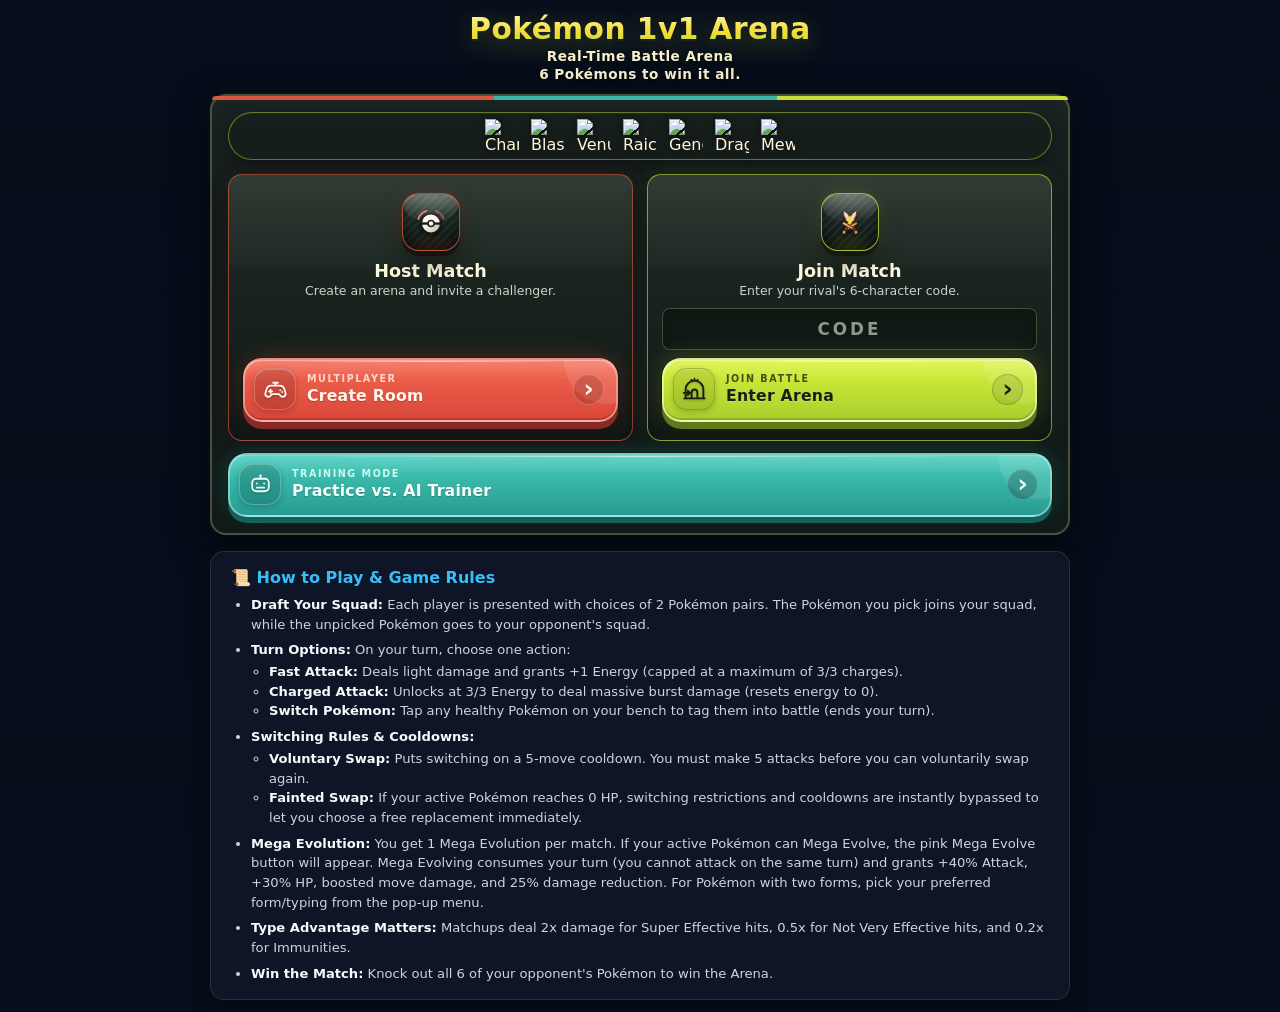
==== commit 446e1889: "Update index.html" ====
--- a/index.html
+++ b/index.html
@@ -2209,7 +2209,7 @@
       <!-- P2 Bench -->
       <div class="bench-container" id="opp-bench-container">
         <div class="bench-title" id="p2-bench-label">Opponent Bench</div>
-        <div class="bench-grid" id="p2-bench-slots"></div>
+        <div class="bench-grid" id="opp-bench-slots"></div>
       </div>
 
     </div>
@@ -2262,7 +2262,7 @@
   <div id="game-rules-panel" class="rules-panel">
     <div class="rules-title">📜 How to Play & Game Rules</div>
     <ul class="rules-list">
-      <li><strong>Draft Your Squad:</strong> Each player is presented with 3 choices of 2 Pokémon pairs. The Pokémon you pick joins your squad, while the unpicked Pokémon goes to your opponent's squad.</li>
+      <li><strong>Draft Your Squad:</strong> Each player is presented with choices of 2 Pokémon pairs. The Pokémon you pick joins your squad, while the unpicked Pokémon goes to your opponent's squad.</li>
       <li><strong>Turn Options:</strong> On your turn, choose one action:
         <ul style="list-style-type: circle; padding-left: 18px; margin-top: 2px;">
           <li><strong>Fast Attack:</strong> Deals light damage and grants +1 Energy (capped at a maximum of 3/3 charges).</li>
@@ -2273,7 +2273,7 @@
       <li><strong>Switching Rules & Cooldowns:</strong>
         <ul style="list-style-type: circle; padding-left: 18px; margin-top: 2px;">
           <li><strong>Voluntary Swap:</strong> Puts switching on a 5-move cooldown. You must make 5 attacks before you can voluntarily swap again.</li>
-          <li><strong>Fainted Swap:</strong> If your active Pokémon reaches 0 HP, you get 5 seconds to choose a replacement from your bench before a random one is automatically picked.</li>
+          <li><strong>Fainted Swap:</strong> If your active Pokémon reaches 0 HP, switching restrictions and cooldowns are instantly bypassed to let you choose a free replacement immediately.</li>
         </ul>
       </li>
       <li><strong>Mega Evolution:</strong> You get 1 Mega Evolution per match. If your active Pokémon can Mega Evolve, the pink Mega Evolve button will appear. Mega Evolving consumes your turn (you cannot attack on the same turn) and grants +40% Attack, +30% HP, boosted move damage, and 25% damage reduction. For Pokémon with two forms, pick your preferred form/typing from the pop-up menu.</li>
@@ -3279,6 +3279,7 @@
       benchPokemons.forEach(function(item, idx) {
         var p = item.pokemon;
         var isFainted = p.currentHp <= 0;
+        // When active Pokemon fainted (isForcedSwitch), we bypass cooldown completely so the player gets a free instant swap!
         var isCanClick = isInteractive && !isFainted && (isForcedSwitch || (isMyTurn && currentCooldown === 0));
 
         var card = document.createElement('div');
@@ -3311,7 +3312,7 @@
         } else if (isInteractive) {
           card.classList.add('blocked');
           card.onclick = function() {
-            explainBlockedSwitch(card, p, isFainted, isMyTurn, currentCooldown);
+            explainBlockedSwitch(card, p, isFainted, isMyTurn, currentCooldown, isForcedSwitch);
           };
         }
 
@@ -3319,11 +3320,13 @@
       });
     }
 
-    function explainBlockedSwitch(card, poke, isFainted, isMyTurn, cooldown) {
+    function explainBlockedSwitch(card, poke, isFainted, isMyTurn, cooldown, isForcedSwitch) {
       var msg;
 
       if (isFainted) {
         msg = '❌ ' + poke.name + ' has fainted!';
+      } else if (isForcedSwitch) {
+        msg = '⚠️ Choose a replacement Pokémon!';
       } else if (cooldown > 0 && !isSwapPhase) {
         msg = '⏳ Switch on cooldown — ' + cooldown + ' more ' + (cooldown === 1 ? 'move' : 'moves') + '!';
       } else if (!isMyTurn && !isSwapPhase) {
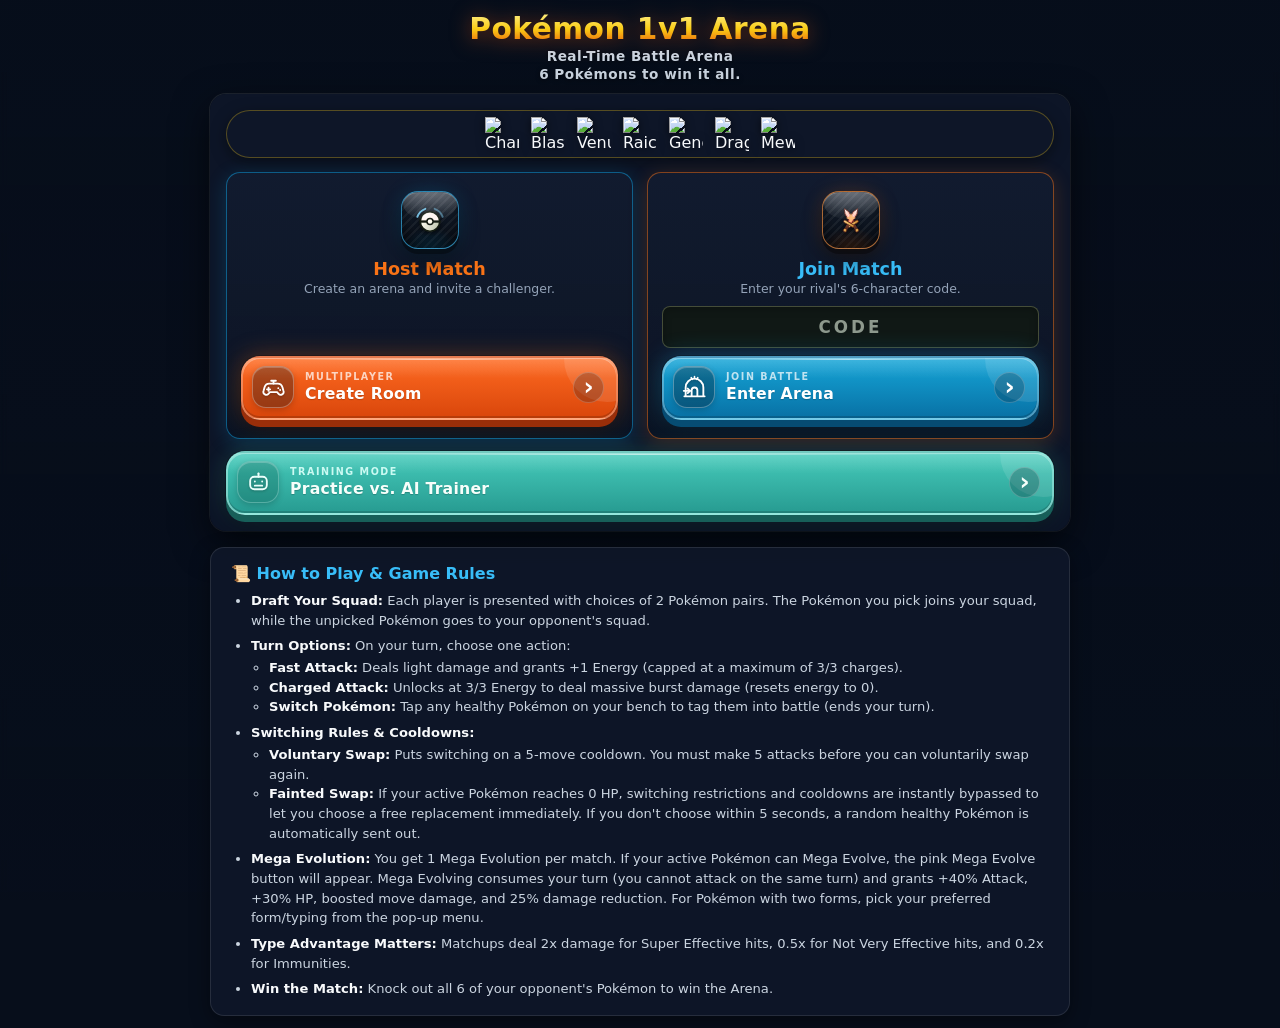
==== commit 5d549ac1: "Update index.html" ====
--- a/index.html
+++ b/index.html
@@ -1363,176 +1363,6 @@
     }
 
     .btn-ai-arena.btn-lobby-action {
-      --btn-top: #24324b;
-      --btn-bottom: #121d32;
-      --btn-edge: #08101f;
-      --btn-glow: rgba(96, 165, 250, .20);
-      border-color: rgba(96,165,250,.76);
-      min-height: 61px;
-      margin-top: 3px;
-      box-shadow:
-        0 6px 0 var(--btn-edge),
-        0 10px 20px rgba(0,0,0,.32),
-        0 0 0 1px rgba(0,0,0,.25),
-        0 0 20px var(--btn-glow),
-        inset 0 1px 0 rgba(255,255,255,.18);
-    }
-
-    .btn-ai-arena.btn-lobby-action .btn-icon {
-      color: #dbeafe;
-      border-color: rgba(147,197,253,.32);
-      background: rgba(30,58,138,.22);
-    }
-
-    .btn-ai-arena.btn-lobby-action .btn-copy small { color: #93c5fd; opacity: .95; }
-
-    @media (max-width: 420px) {
-      .btn-lobby-action { min-height: 58px; border-radius: 16px; gap: 8px; padding: 7px 9px 9px 7px; }
-      .btn-lobby-action .btn-icon { width: 38px; height: 38px; flex-basis: 38px; border-radius: 12px; }
-      .btn-lobby-action .btn-icon svg { width: 22px; height: 22px; }
-      .btn-lobby-action .btn-copy strong { font-size: .90rem; }
-      .btn-lobby-action .btn-copy small { font-size: .54rem; }
-      .btn-lobby-action .btn-arrow { width: 28px; height: 28px; flex-basis: 28px; font-size: 1.35rem; }
-    }
-
-    #screen-lobby {
-      color: #fff8dc;
-      background:
-        linear-gradient(180deg, rgba(255,255,255,.035), transparent 26%),
-        rgba(20, 30, 28, .91);
-      border: 2px solid rgba(236, 244, 168, .24);
-      box-shadow:
-        0 14px 38px rgba(0,0,0,.54),
-        0 0 0 1px rgba(17, 24, 22, .72),
-        inset 0 1px 0 rgba(255,255,255,.07);
-    }
-
-    #screen-lobby::before {
-      content: '';
-      position: absolute;
-      inset: 0 0 auto 0;
-      height: 4px;
-      border-radius: 16px 16px 0 0;
-      background: linear-gradient(90deg, #ef5a43 0 33%, #3fc7b5 33% 66%, #d9f23b 66% 100%);
-      opacity: .9;
-      pointer-events: none;
-    }
-
-    .hero-title {
-      background: linear-gradient(180deg, #fff8a6 0%, #f4dc38 58%, #b9dc35 100%);
-      -webkit-background-clip: text;
-      -webkit-text-fill-color: transparent;
-      filter: drop-shadow(0 2px 0 rgba(28,35,28,.96)) drop-shadow(0 5px 13px rgba(217,242,59,.22));
-    }
-
-    .hero-subtitle {
-      color: #f7f1cf;
-      text-shadow: 0 2px 6px rgba(0,0,0,.72);
-    }
-
-    .mascot-strip {
-      background: rgba(22, 31, 28, .82);
-      border-color: rgba(217, 242, 59, .42);
-      box-shadow: 0 5px 17px rgba(0,0,0,.36), inset 0 1px 0 rgba(255,255,255,.05);
-    }
-
-    .lobby-block {
-      background:
-        linear-gradient(180deg, rgba(255, 248, 214, .075) 0%, rgba(255, 248, 214, .018) 34%, transparent 35%),
-        linear-gradient(180deg, rgba(33, 45, 40, .96), rgba(16, 24, 22, .97));
-      border-color: rgba(255, 248, 214, .16);
-      box-shadow: 0 7px 20px rgba(0,0,0,.31), inset 0 1px 0 rgba(255,255,255,.05);
-    }
-
-    .lobby-block.host-theme {
-      border-color: rgba(239, 90, 67, .58);
-      box-shadow: 0 7px 20px rgba(0,0,0,.31), 0 0 24px rgba(239,90,67,.08);
-    }
-
-    .lobby-block.join-theme {
-      border-color: rgba(217, 242, 59, .56);
-      box-shadow: 0 7px 20px rgba(0,0,0,.31), 0 0 24px rgba(217,242,59,.08);
-    }
-
-    .lobby-block-header h3 { color: #fff8dc !important; }
-    .lobby-block-header p { color: #c8d4c8 !important; }
-
-    .lobby-icon-badge {
-      background:
-        radial-gradient(115% 85% at 50% -10%, rgba(255,248,214,.18), transparent 60%),
-        radial-gradient(90% 80% at 50% 118%, var(--badge-deep), transparent 68%),
-        repeating-linear-gradient(135deg, rgba(255,248,214,.06) 0 2px, rgba(0,0,0,0) 2px 6px),
-        linear-gradient(180deg, #253530 0%, #0d1512 100%);
-      color: #fff8dc;
-    }
-
-    .host-theme .lobby-icon-badge {
-      --badge-accent: #ff8a74;
-      --badge-deep: rgba(239, 90, 67, .28);
-      --badge-edge: rgba(239, 90, 67, .70);
-    }
-
-    .join-theme .lobby-icon-badge {
-      --badge-accent: #d9f23b;
-      --badge-deep: rgba(217, 242, 59, .26);
-      --badge-edge: rgba(217, 242, 59, .68);
-    }
-
-    .btn-host-action {
-      --btn-top: #f46650;
-      --btn-bottom: #d94739;
-      --btn-edge: #852a25;
-      --btn-glow: rgba(239, 90, 67, .28);
-      color: #fff8ee;
-      border-color: rgba(255,232,224,.44);
-    }
-
-    .btn-host-action .btn-icon,
-    .btn-host-action .btn-arrow {
-      color: #fff8ee;
-      background: rgba(84, 24, 22, .20);
-      border-color: rgba(255,240,232,.24);
-    }
-
-    .btn-host-action .btn-copy strong { text-shadow: 0 1px 1px rgba(0,0,0,.24); }
-    .btn-host-action .btn-copy small { color: #ffe0d7; opacity: .93; }
-
-    .btn-host-action:hover:not(:disabled) {
-      --btn-top: #d24c39;
-      --btn-bottom: #b3372c;
-      --btn-edge: #6b211d;
-      --btn-glow: rgba(200, 62, 44, .30);
-      border-color: rgba(255,222,212,.40);
-    }
-
-    .btn-join-action {
-      --btn-top: #d9f23b;
-      --btn-bottom: #a9cf2e;
-      --btn-edge: #60791d;
-      --btn-glow: rgba(217, 242, 59, .26);
-      color: #172016;
-      border-color: rgba(255,255,220,.56);
-    }
-
-    .btn-join-action .btn-icon,
-    .btn-join-action .btn-arrow {
-      color: #172016;
-      background: rgba(43, 57, 21, .12);
-      border-color: rgba(36, 52, 20, .21);
-    }
-    .btn-join-action .btn-copy strong { text-shadow: 0 1px 0 rgba(255,255,255,.22); }
-    .btn-join-action .btn-copy small { color: #354414; opacity: .92; }
-
-    .btn-join-action:hover:not(:disabled) {
-      --btn-top: #b6cf2b;
-      --btn-bottom: #8bb023;
-      --btn-edge: #4c6116;
-      --btn-glow: rgba(178, 202, 44, .28);
-      color: #131a12;
-      border-color: rgba(244,246,205,.50);
-    }
-
-    .btn-ai-arena.btn-lobby-action {
       --btn-top: #46cbbb;
       --btn-bottom: #279b91;
       --btn-edge: #175f59;
@@ -2273,7 +2103,7 @@
       <li><strong>Switching Rules & Cooldowns:</strong>
         <ul style="list-style-type: circle; padding-left: 18px; margin-top: 2px;">
           <li><strong>Voluntary Swap:</strong> Puts switching on a 5-move cooldown. You must make 5 attacks before you can voluntarily swap again.</li>
-          <li><strong>Fainted Swap:</strong> If your active Pokémon reaches 0 HP, switching restrictions and cooldowns are instantly bypassed to let you choose a free replacement immediately.</li>
+          <li><strong>Fainted Swap:</strong> If your active Pokémon reaches 0 HP, switching restrictions and cooldowns are instantly bypassed to let you choose a free replacement immediately. If you don't choose within 5 seconds, a random healthy Pokémon is automatically sent out.</li>
         </ul>
       </li>
       <li><strong>Mega Evolution:</strong> You get 1 Mega Evolution per match. If your active Pokémon can Mega Evolve, the pink Mega Evolve button will appear. Mega Evolving consumes your turn (you cannot attack on the same turn) and grants +40% Attack, +30% HP, boosted move damage, and 25% damage reduction. For Pokémon with two forms, pick your preferred form/typing from the pop-up menu.</li>
@@ -3279,7 +3109,7 @@
       benchPokemons.forEach(function(item, idx) {
         var p = item.pokemon;
         var isFainted = p.currentHp <= 0;
-        // When active Pokemon fainted (isForcedSwitch), we bypass cooldown completely so the player gets a free instant swap!
+        // Corrected check: During a forced switch phase (when active fainted), clicking a healthy bench Pokemon is always allowed (free swap) regardless of voluntary cooldown.
         var isCanClick = isInteractive && !isFainted && (isForcedSwitch || (isMyTurn && currentCooldown === 0));
 
         var card = document.createElement('div');
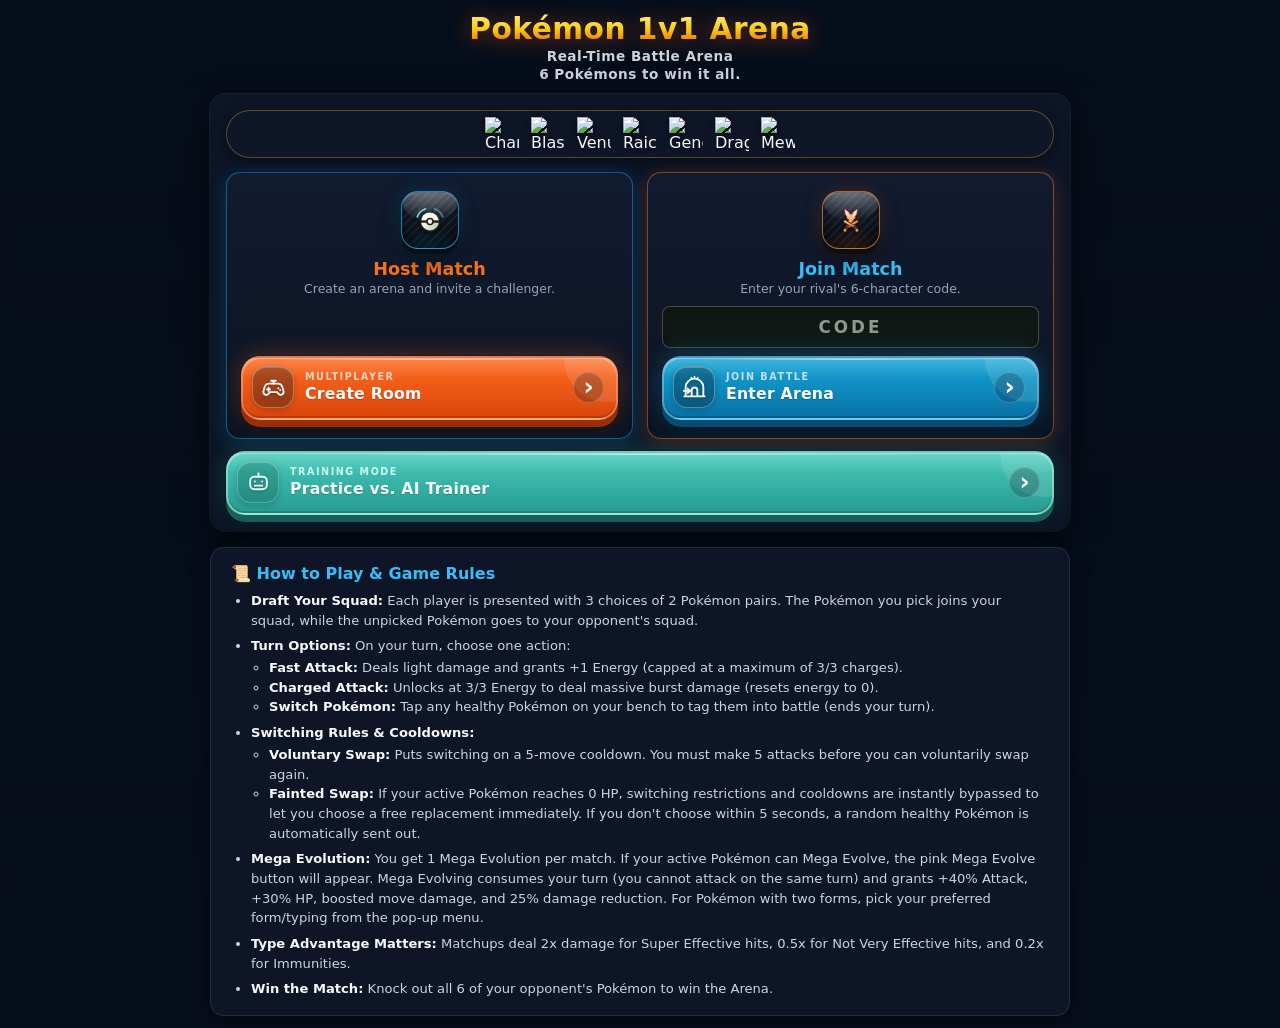
==== commit 84121ddd: "Merge pull request #44 from NilayanChatterjee/nilayan Nilayan" ====
--- a/index.html
+++ b/index.html
@@ -2092,7 +2092,7 @@
   <div id="game-rules-panel" class="rules-panel">
     <div class="rules-title">📜 How to Play & Game Rules</div>
     <ul class="rules-list">
-      <li><strong>Draft Your Squad:</strong> Each player is presented with choices of 2 Pokémon pairs. The Pokémon you pick joins your squad, while the unpicked Pokémon goes to your opponent's squad.</li>
+      <li><strong>Draft Your Squad:</strong> Each player is presented with 3 choices of 2 Pokémon pairs. The Pokémon you pick joins your squad, while the unpicked Pokémon goes to your opponent's squad.</li>
       <li><strong>Turn Options:</strong> On your turn, choose one action:
         <ul style="list-style-type: circle; padding-left: 18px; margin-top: 2px;">
           <li><strong>Fast Attack:</strong> Deals light damage and grants +1 Energy (capped at a maximum of 3/3 charges).</li>
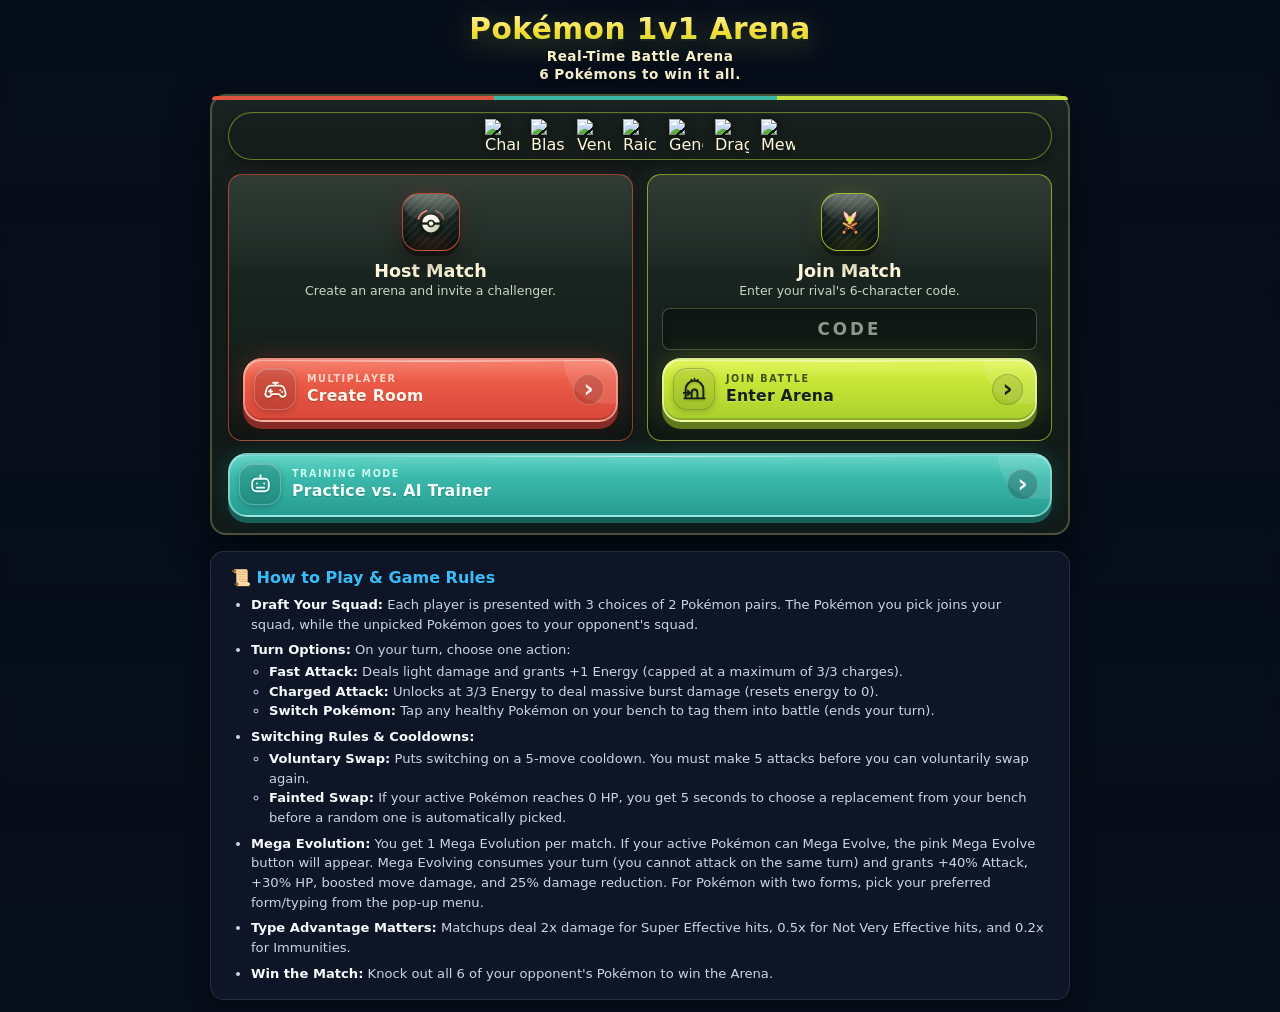
==== commit fca94372: "Revert "Nilayan"" ====
--- a/index.html
+++ b/index.html
@@ -1363,6 +1363,176 @@
     }
 
     .btn-ai-arena.btn-lobby-action {
+      --btn-top: #24324b;
+      --btn-bottom: #121d32;
+      --btn-edge: #08101f;
+      --btn-glow: rgba(96, 165, 250, .20);
+      border-color: rgba(96,165,250,.76);
+      min-height: 61px;
+      margin-top: 3px;
+      box-shadow:
+        0 6px 0 var(--btn-edge),
+        0 10px 20px rgba(0,0,0,.32),
+        0 0 0 1px rgba(0,0,0,.25),
+        0 0 20px var(--btn-glow),
+        inset 0 1px 0 rgba(255,255,255,.18);
+    }
+
+    .btn-ai-arena.btn-lobby-action .btn-icon {
+      color: #dbeafe;
+      border-color: rgba(147,197,253,.32);
+      background: rgba(30,58,138,.22);
+    }
+
+    .btn-ai-arena.btn-lobby-action .btn-copy small { color: #93c5fd; opacity: .95; }
+
+    @media (max-width: 420px) {
+      .btn-lobby-action { min-height: 58px; border-radius: 16px; gap: 8px; padding: 7px 9px 9px 7px; }
+      .btn-lobby-action .btn-icon { width: 38px; height: 38px; flex-basis: 38px; border-radius: 12px; }
+      .btn-lobby-action .btn-icon svg { width: 22px; height: 22px; }
+      .btn-lobby-action .btn-copy strong { font-size: .90rem; }
+      .btn-lobby-action .btn-copy small { font-size: .54rem; }
+      .btn-lobby-action .btn-arrow { width: 28px; height: 28px; flex-basis: 28px; font-size: 1.35rem; }
+    }
+
+    #screen-lobby {
+      color: #fff8dc;
+      background:
+        linear-gradient(180deg, rgba(255,255,255,.035), transparent 26%),
+        rgba(20, 30, 28, .91);
+      border: 2px solid rgba(236, 244, 168, .24);
+      box-shadow:
+        0 14px 38px rgba(0,0,0,.54),
+        0 0 0 1px rgba(17, 24, 22, .72),
+        inset 0 1px 0 rgba(255,255,255,.07);
+    }
+
+    #screen-lobby::before {
+      content: '';
+      position: absolute;
+      inset: 0 0 auto 0;
+      height: 4px;
+      border-radius: 16px 16px 0 0;
+      background: linear-gradient(90deg, #ef5a43 0 33%, #3fc7b5 33% 66%, #d9f23b 66% 100%);
+      opacity: .9;
+      pointer-events: none;
+    }
+
+    .hero-title {
+      background: linear-gradient(180deg, #fff8a6 0%, #f4dc38 58%, #b9dc35 100%);
+      -webkit-background-clip: text;
+      -webkit-text-fill-color: transparent;
+      filter: drop-shadow(0 2px 0 rgba(28,35,28,.96)) drop-shadow(0 5px 13px rgba(217,242,59,.22));
+    }
+
+    .hero-subtitle {
+      color: #f7f1cf;
+      text-shadow: 0 2px 6px rgba(0,0,0,.72);
+    }
+
+    .mascot-strip {
+      background: rgba(22, 31, 28, .82);
+      border-color: rgba(217, 242, 59, .42);
+      box-shadow: 0 5px 17px rgba(0,0,0,.36), inset 0 1px 0 rgba(255,255,255,.05);
+    }
+
+    .lobby-block {
+      background:
+        linear-gradient(180deg, rgba(255, 248, 214, .075) 0%, rgba(255, 248, 214, .018) 34%, transparent 35%),
+        linear-gradient(180deg, rgba(33, 45, 40, .96), rgba(16, 24, 22, .97));
+      border-color: rgba(255, 248, 214, .16);
+      box-shadow: 0 7px 20px rgba(0,0,0,.31), inset 0 1px 0 rgba(255,255,255,.05);
+    }
+
+    .lobby-block.host-theme {
+      border-color: rgba(239, 90, 67, .58);
+      box-shadow: 0 7px 20px rgba(0,0,0,.31), 0 0 24px rgba(239,90,67,.08);
+    }
+
+    .lobby-block.join-theme {
+      border-color: rgba(217, 242, 59, .56);
+      box-shadow: 0 7px 20px rgba(0,0,0,.31), 0 0 24px rgba(217,242,59,.08);
+    }
+
+    .lobby-block-header h3 { color: #fff8dc !important; }
+    .lobby-block-header p { color: #c8d4c8 !important; }
+
+    .lobby-icon-badge {
+      background:
+        radial-gradient(115% 85% at 50% -10%, rgba(255,248,214,.18), transparent 60%),
+        radial-gradient(90% 80% at 50% 118%, var(--badge-deep), transparent 68%),
+        repeating-linear-gradient(135deg, rgba(255,248,214,.06) 0 2px, rgba(0,0,0,0) 2px 6px),
+        linear-gradient(180deg, #253530 0%, #0d1512 100%);
+      color: #fff8dc;
+    }
+
+    .host-theme .lobby-icon-badge {
+      --badge-accent: #ff8a74;
+      --badge-deep: rgba(239, 90, 67, .28);
+      --badge-edge: rgba(239, 90, 67, .70);
+    }
+
+    .join-theme .lobby-icon-badge {
+      --badge-accent: #d9f23b;
+      --badge-deep: rgba(217, 242, 59, .26);
+      --badge-edge: rgba(217, 242, 59, .68);
+    }
+
+    .btn-host-action {
+      --btn-top: #f46650;
+      --btn-bottom: #d94739;
+      --btn-edge: #852a25;
+      --btn-glow: rgba(239, 90, 67, .28);
+      color: #fff8ee;
+      border-color: rgba(255,232,224,.44);
+    }
+
+    .btn-host-action .btn-icon,
+    .btn-host-action .btn-arrow {
+      color: #fff8ee;
+      background: rgba(84, 24, 22, .20);
+      border-color: rgba(255,240,232,.24);
+    }
+
+    .btn-host-action .btn-copy strong { text-shadow: 0 1px 1px rgba(0,0,0,.24); }
+    .btn-host-action .btn-copy small { color: #ffe0d7; opacity: .93; }
+
+    .btn-host-action:hover:not(:disabled) {
+      --btn-top: #d24c39;
+      --btn-bottom: #b3372c;
+      --btn-edge: #6b211d;
+      --btn-glow: rgba(200, 62, 44, .30);
+      border-color: rgba(255,222,212,.40);
+    }
+
+    .btn-join-action {
+      --btn-top: #d9f23b;
+      --btn-bottom: #a9cf2e;
+      --btn-edge: #60791d;
+      --btn-glow: rgba(217, 242, 59, .26);
+      color: #172016;
+      border-color: rgba(255,255,220,.56);
+    }
+
+    .btn-join-action .btn-icon,
+    .btn-join-action .btn-arrow {
+      color: #172016;
+      background: rgba(43, 57, 21, .12);
+      border-color: rgba(36, 52, 20, .21);
+    }
+    .btn-join-action .btn-copy strong { text-shadow: 0 1px 0 rgba(255,255,255,.22); }
+    .btn-join-action .btn-copy small { color: #354414; opacity: .92; }
+
+    .btn-join-action:hover:not(:disabled) {
+      --btn-top: #b6cf2b;
+      --btn-bottom: #8bb023;
+      --btn-edge: #4c6116;
+      --btn-glow: rgba(178, 202, 44, .28);
+      color: #131a12;
+      border-color: rgba(244,246,205,.50);
+    }
+
+    .btn-ai-arena.btn-lobby-action {
       --btn-top: #46cbbb;
       --btn-bottom: #279b91;
       --btn-edge: #175f59;
@@ -2039,7 +2209,7 @@
       <!-- P2 Bench -->
       <div class="bench-container" id="opp-bench-container">
         <div class="bench-title" id="p2-bench-label">Opponent Bench</div>
-        <div class="bench-grid" id="opp-bench-slots"></div>
+        <div class="bench-grid" id="p2-bench-slots"></div>
       </div>
 
     </div>
@@ -2103,7 +2273,7 @@
       <li><strong>Switching Rules & Cooldowns:</strong>
         <ul style="list-style-type: circle; padding-left: 18px; margin-top: 2px;">
           <li><strong>Voluntary Swap:</strong> Puts switching on a 5-move cooldown. You must make 5 attacks before you can voluntarily swap again.</li>
-          <li><strong>Fainted Swap:</strong> If your active Pokémon reaches 0 HP, switching restrictions and cooldowns are instantly bypassed to let you choose a free replacement immediately. If you don't choose within 5 seconds, a random healthy Pokémon is automatically sent out.</li>
+          <li><strong>Fainted Swap:</strong> If your active Pokémon reaches 0 HP, you get 5 seconds to choose a replacement from your bench before a random one is automatically picked.</li>
         </ul>
       </li>
       <li><strong>Mega Evolution:</strong> You get 1 Mega Evolution per match. If your active Pokémon can Mega Evolve, the pink Mega Evolve button will appear. Mega Evolving consumes your turn (you cannot attack on the same turn) and grants +40% Attack, +30% HP, boosted move damage, and 25% damage reduction. For Pokémon with two forms, pick your preferred form/typing from the pop-up menu.</li>
@@ -3109,7 +3279,6 @@
       benchPokemons.forEach(function(item, idx) {
         var p = item.pokemon;
         var isFainted = p.currentHp <= 0;
-        // Corrected check: During a forced switch phase (when active fainted), clicking a healthy bench Pokemon is always allowed (free swap) regardless of voluntary cooldown.
         var isCanClick = isInteractive && !isFainted && (isForcedSwitch || (isMyTurn && currentCooldown === 0));
 
         var card = document.createElement('div');
@@ -3142,7 +3311,7 @@
         } else if (isInteractive) {
           card.classList.add('blocked');
           card.onclick = function() {
-            explainBlockedSwitch(card, p, isFainted, isMyTurn, currentCooldown, isForcedSwitch);
+            explainBlockedSwitch(card, p, isFainted, isMyTurn, currentCooldown);
           };
         }
 
@@ -3150,13 +3319,11 @@
       });
     }
 
-    function explainBlockedSwitch(card, poke, isFainted, isMyTurn, cooldown, isForcedSwitch) {
+    function explainBlockedSwitch(card, poke, isFainted, isMyTurn, cooldown) {
       var msg;
 
       if (isFainted) {
         msg = '❌ ' + poke.name + ' has fainted!';
-      } else if (isForcedSwitch) {
-        msg = '⚠️ Choose a replacement Pokémon!';
       } else if (cooldown > 0 && !isSwapPhase) {
         msg = '⏳ Switch on cooldown — ' + cooldown + ' more ' + (cooldown === 1 ? 'move' : 'moves') + '!';
       } else if (!isMyTurn && !isSwapPhase) {
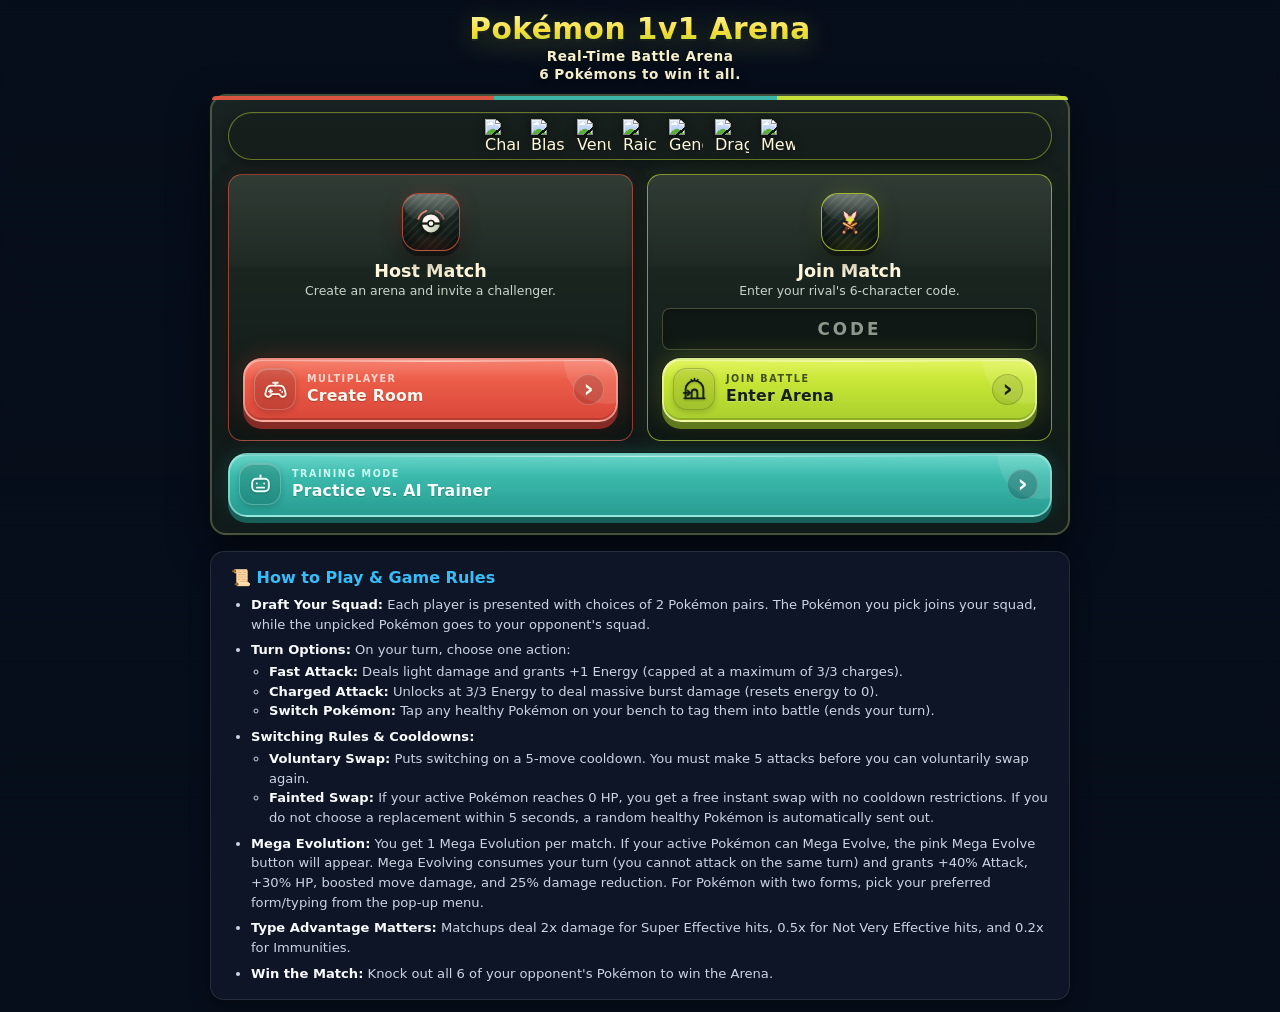
==== commit 486ca0a9: "Update index.html" ====
--- a/index.html
+++ b/index.html
@@ -2209,7 +2209,7 @@
       <!-- P2 Bench -->
       <div class="bench-container" id="opp-bench-container">
         <div class="bench-title" id="p2-bench-label">Opponent Bench</div>
-        <div class="bench-grid" id="p2-bench-slots"></div>
+        <div class="bench-grid" id="opp-bench-slots"></div>
       </div>
 
     </div>
@@ -2262,7 +2262,7 @@
   <div id="game-rules-panel" class="rules-panel">
     <div class="rules-title">📜 How to Play & Game Rules</div>
     <ul class="rules-list">
-      <li><strong>Draft Your Squad:</strong> Each player is presented with 3 choices of 2 Pokémon pairs. The Pokémon you pick joins your squad, while the unpicked Pokémon goes to your opponent's squad.</li>
+      <li><strong>Draft Your Squad:</strong> Each player is presented with choices of 2 Pokémon pairs. The Pokémon you pick joins your squad, while the unpicked Pokémon goes to your opponent's squad.</li>
       <li><strong>Turn Options:</strong> On your turn, choose one action:
         <ul style="list-style-type: circle; padding-left: 18px; margin-top: 2px;">
           <li><strong>Fast Attack:</strong> Deals light damage and grants +1 Energy (capped at a maximum of 3/3 charges).</li>
@@ -2273,7 +2273,7 @@
       <li><strong>Switching Rules & Cooldowns:</strong>
         <ul style="list-style-type: circle; padding-left: 18px; margin-top: 2px;">
           <li><strong>Voluntary Swap:</strong> Puts switching on a 5-move cooldown. You must make 5 attacks before you can voluntarily swap again.</li>
-          <li><strong>Fainted Swap:</strong> If your active Pokémon reaches 0 HP, you get 5 seconds to choose a replacement from your bench before a random one is automatically picked.</li>
+          <li><strong>Fainted Swap:</strong> If your active Pokémon reaches 0 HP, you get a free instant swap with no cooldown restrictions. If you do not choose a replacement within 5 seconds, a random healthy Pokémon is automatically sent out.</li>
         </ul>
       </li>
       <li><strong>Mega Evolution:</strong> You get 1 Mega Evolution per match. If your active Pokémon can Mega Evolve, the pink Mega Evolve button will appear. Mega Evolving consumes your turn (you cannot attack on the same turn) and grants +40% Attack, +30% HP, boosted move damage, and 25% damage reduction. For Pokémon with two forms, pick your preferred form/typing from the pop-up menu.</li>
@@ -2860,8 +2860,10 @@
     }
 
     function generate12UniquePokemon() {
-      // Rounds 1, 2, 4, 5: Non-mega Pokémon (4 pairs total = 8 Pokémon)
+      // Shuffle pools thoroughly and pick 12 completely distinct Pokémon across 6 rounds
       var nonMegaPool = POKEDEX.filter(function(p) { return !p.canMega; }).sort(function() { return 0.5 - Math.random(); });
+      var megaPool = POKEDEX.filter(function(p) { return p.canMega; }).sort(function() { return 0.5 - Math.random(); });
+      
       var makePoke = function(base) {
         return Object.assign({}, JSON.parse(JSON.stringify(base)), {
           maxHp: base.hp,
@@ -2872,12 +2874,11 @@
       };
 
       var pairs = [];
+      // Rounds 1, 2, 4, 5: Non-mega pairs (indices 0 to 7 from nonMegaPool)
       for (var r = 0; r < 4; r++) {
         pairs.push([makePoke(nonMegaPool[r * 2]), makePoke(nonMegaPool[r * 2 + 1])]);
       }
-
-      // Rounds 3, 6: Mega-capable Pokémon (2 pairs total = 4 Pokémon)
-      var megaPool = POKEDEX.filter(function(p) { return p.canMega; }).sort(function() { return 0.5 - Math.random(); });
+      // Rounds 3, 6: Mega pairs (indices 0 to 3 from megaPool)
       for (var m = 0; m < 2; m++) {
         pairs.push([makePoke(megaPool[m * 2]), makePoke(megaPool[m * 2 + 1])]);
       }
@@ -3311,7 +3312,7 @@
         } else if (isInteractive) {
           card.classList.add('blocked');
           card.onclick = function() {
-            explainBlockedSwitch(card, p, isFainted, isMyTurn, currentCooldown);
+            explainBlockedSwitch(card, p, isFainted, isMyTurn, currentCooldown, isForcedSwitch);
           };
         }
 
@@ -3319,11 +3320,13 @@
       });
     }
 
-    function explainBlockedSwitch(card, poke, isFainted, isMyTurn, cooldown) {
+    function explainBlockedSwitch(card, poke, isFainted, isMyTurn, cooldown, isForcedSwitch) {
       var msg;
 
       if (isFainted) {
         msg = '❌ ' + poke.name + ' has fainted!';
+      } else if (isForcedSwitch) {
+        msg = '⚠️ Choose a replacement Pokémon!';
       } else if (cooldown > 0 && !isSwapPhase) {
         msg = '⏳ Switch on cooldown — ' + cooldown + ' more ' + (cooldown === 1 ? 'move' : 'moves') + '!';
       } else if (!isMyTurn && !isSwapPhase) {
@@ -3387,7 +3390,7 @@
       document.getElementById('p1-bench-label').innerText = 'Your Bench';
       document.getElementById('p2-bench-label').innerText = isAiMode ? 'AI Bench' : 'Opponent Bench';
       renderBenchGrid('p1-bench-slots', playerTeam, playerActiveIdx, true);
-      renderBenchGrid('p2-bench-slots', opponentTeam, opponentActiveIdx, false);
+      renderBenchGrid('opp-bench-slots', opponentTeam, opponentActiveIdx, false);
 
       var attackFastBtn = document.getElementById('btn-fast-atk');
       var attackChargedBtn = document.getElementById('btn-charged-atk');
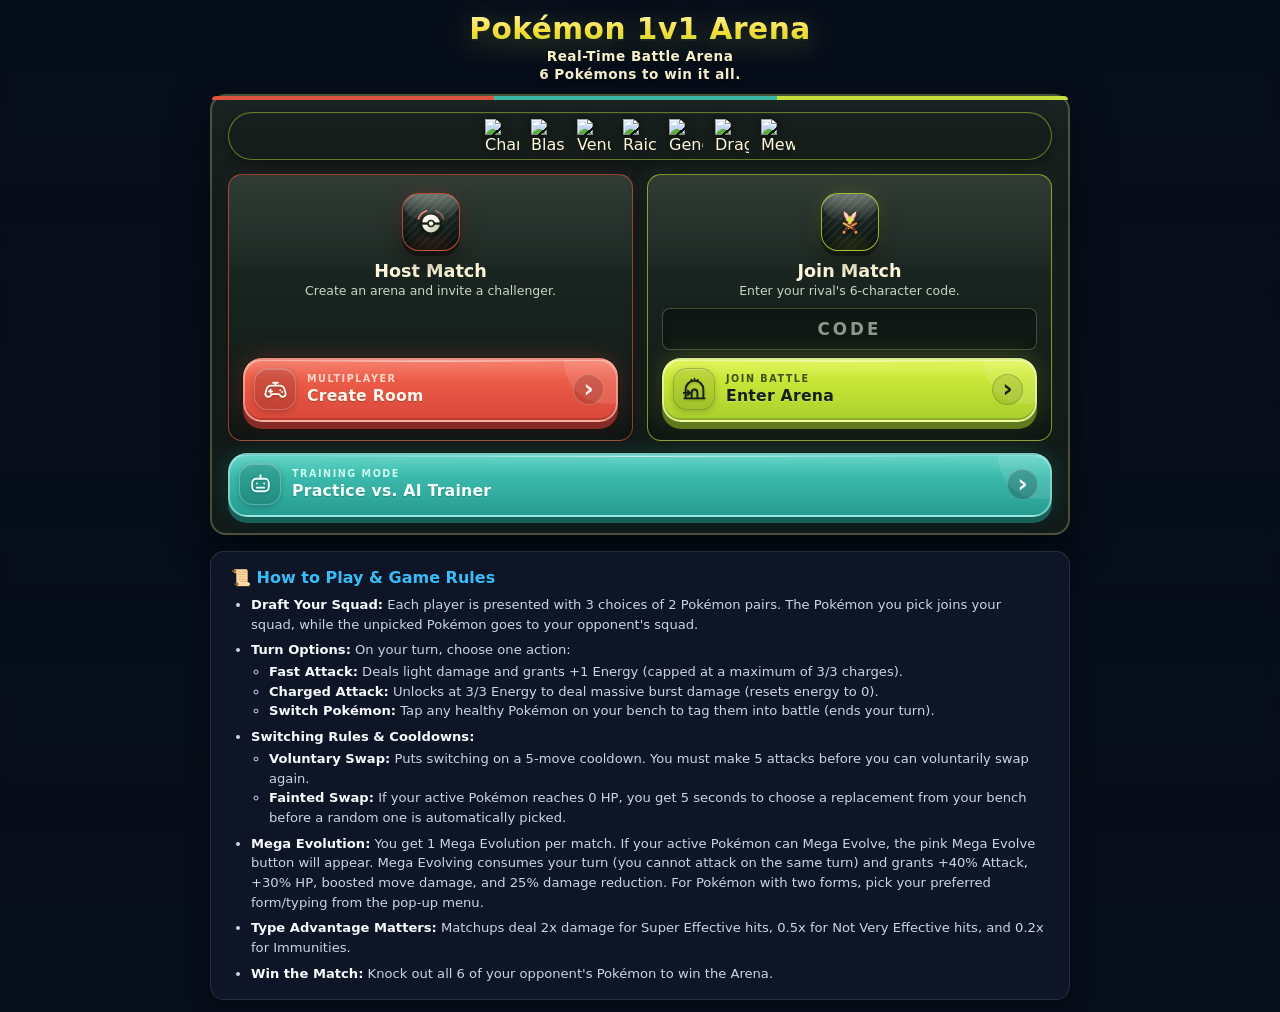
==== commit 6d968aaf: "Merge branch 'main' into nilayan" ====
--- a/index.html
+++ b/index.html
@@ -2209,7 +2209,7 @@
       <!-- P2 Bench -->
       <div class="bench-container" id="opp-bench-container">
         <div class="bench-title" id="p2-bench-label">Opponent Bench</div>
-        <div class="bench-grid" id="opp-bench-slots"></div>
+        <div class="bench-grid" id="p2-bench-slots"></div>
       </div>
 
     </div>
@@ -2262,7 +2262,7 @@
   <div id="game-rules-panel" class="rules-panel">
     <div class="rules-title">📜 How to Play & Game Rules</div>
     <ul class="rules-list">
-      <li><strong>Draft Your Squad:</strong> Each player is presented with choices of 2 Pokémon pairs. The Pokémon you pick joins your squad, while the unpicked Pokémon goes to your opponent's squad.</li>
+      <li><strong>Draft Your Squad:</strong> Each player is presented with 3 choices of 2 Pokémon pairs. The Pokémon you pick joins your squad, while the unpicked Pokémon goes to your opponent's squad.</li>
       <li><strong>Turn Options:</strong> On your turn, choose one action:
         <ul style="list-style-type: circle; padding-left: 18px; margin-top: 2px;">
           <li><strong>Fast Attack:</strong> Deals light damage and grants +1 Energy (capped at a maximum of 3/3 charges).</li>
@@ -2273,7 +2273,7 @@
       <li><strong>Switching Rules & Cooldowns:</strong>
         <ul style="list-style-type: circle; padding-left: 18px; margin-top: 2px;">
           <li><strong>Voluntary Swap:</strong> Puts switching on a 5-move cooldown. You must make 5 attacks before you can voluntarily swap again.</li>
-          <li><strong>Fainted Swap:</strong> If your active Pokémon reaches 0 HP, you get a free instant swap with no cooldown restrictions. If you do not choose a replacement within 5 seconds, a random healthy Pokémon is automatically sent out.</li>
+          <li><strong>Fainted Swap:</strong> If your active Pokémon reaches 0 HP, you get 5 seconds to choose a replacement from your bench before a random one is automatically picked.</li>
         </ul>
       </li>
       <li><strong>Mega Evolution:</strong> You get 1 Mega Evolution per match. If your active Pokémon can Mega Evolve, the pink Mega Evolve button will appear. Mega Evolving consumes your turn (you cannot attack on the same turn) and grants +40% Attack, +30% HP, boosted move damage, and 25% damage reduction. For Pokémon with two forms, pick your preferred form/typing from the pop-up menu.</li>
@@ -3312,7 +3312,7 @@
         } else if (isInteractive) {
           card.classList.add('blocked');
           card.onclick = function() {
-            explainBlockedSwitch(card, p, isFainted, isMyTurn, currentCooldown, isForcedSwitch);
+            explainBlockedSwitch(card, p, isFainted, isMyTurn, currentCooldown);
           };
         }
 
@@ -3320,13 +3320,11 @@
       });
     }
 
-    function explainBlockedSwitch(card, poke, isFainted, isMyTurn, cooldown, isForcedSwitch) {
+    function explainBlockedSwitch(card, poke, isFainted, isMyTurn, cooldown) {
       var msg;
 
       if (isFainted) {
         msg = '❌ ' + poke.name + ' has fainted!';
-      } else if (isForcedSwitch) {
-        msg = '⚠️ Choose a replacement Pokémon!';
       } else if (cooldown > 0 && !isSwapPhase) {
         msg = '⏳ Switch on cooldown — ' + cooldown + ' more ' + (cooldown === 1 ? 'move' : 'moves') + '!';
       } else if (!isMyTurn && !isSwapPhase) {
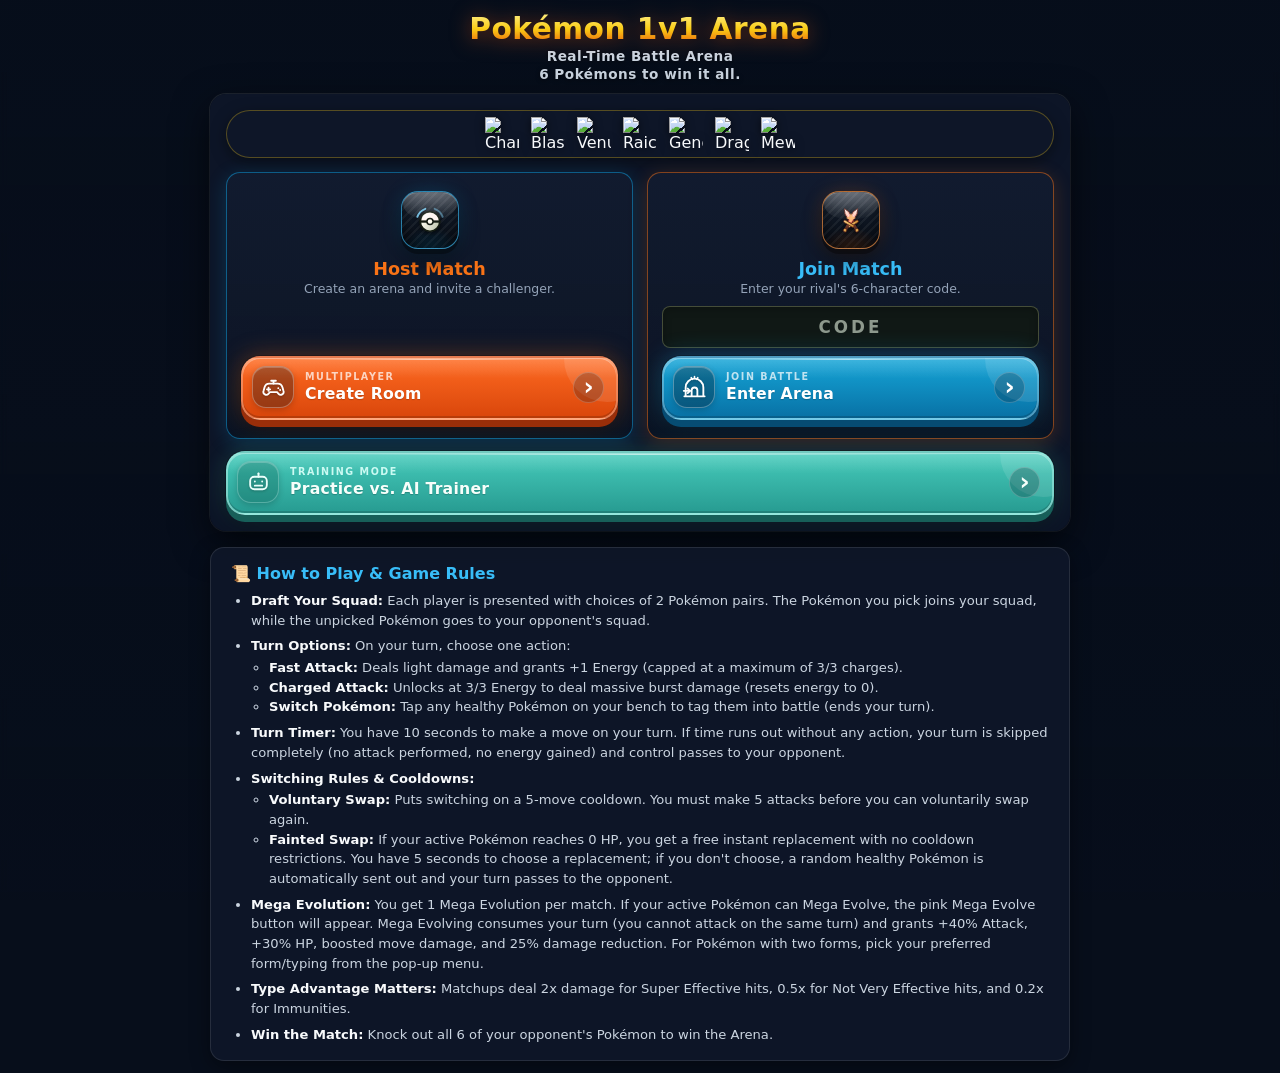
==== commit dad620a1: "Update index.html" ====
--- a/index.html
+++ b/index.html
@@ -1363,176 +1363,6 @@
     }
 
     .btn-ai-arena.btn-lobby-action {
-      --btn-top: #24324b;
-      --btn-bottom: #121d32;
-      --btn-edge: #08101f;
-      --btn-glow: rgba(96, 165, 250, .20);
-      border-color: rgba(96,165,250,.76);
-      min-height: 61px;
-      margin-top: 3px;
-      box-shadow:
-        0 6px 0 var(--btn-edge),
-        0 10px 20px rgba(0,0,0,.32),
-        0 0 0 1px rgba(0,0,0,.25),
-        0 0 20px var(--btn-glow),
-        inset 0 1px 0 rgba(255,255,255,.18);
-    }
-
-    .btn-ai-arena.btn-lobby-action .btn-icon {
-      color: #dbeafe;
-      border-color: rgba(147,197,253,.32);
-      background: rgba(30,58,138,.22);
-    }
-
-    .btn-ai-arena.btn-lobby-action .btn-copy small { color: #93c5fd; opacity: .95; }
-
-    @media (max-width: 420px) {
-      .btn-lobby-action { min-height: 58px; border-radius: 16px; gap: 8px; padding: 7px 9px 9px 7px; }
-      .btn-lobby-action .btn-icon { width: 38px; height: 38px; flex-basis: 38px; border-radius: 12px; }
-      .btn-lobby-action .btn-icon svg { width: 22px; height: 22px; }
-      .btn-lobby-action .btn-copy strong { font-size: .90rem; }
-      .btn-lobby-action .btn-copy small { font-size: .54rem; }
-      .btn-lobby-action .btn-arrow { width: 28px; height: 28px; flex-basis: 28px; font-size: 1.35rem; }
-    }
-
-    #screen-lobby {
-      color: #fff8dc;
-      background:
-        linear-gradient(180deg, rgba(255,255,255,.035), transparent 26%),
-        rgba(20, 30, 28, .91);
-      border: 2px solid rgba(236, 244, 168, .24);
-      box-shadow:
-        0 14px 38px rgba(0,0,0,.54),
-        0 0 0 1px rgba(17, 24, 22, .72),
-        inset 0 1px 0 rgba(255,255,255,.07);
-    }
-
-    #screen-lobby::before {
-      content: '';
-      position: absolute;
-      inset: 0 0 auto 0;
-      height: 4px;
-      border-radius: 16px 16px 0 0;
-      background: linear-gradient(90deg, #ef5a43 0 33%, #3fc7b5 33% 66%, #d9f23b 66% 100%);
-      opacity: .9;
-      pointer-events: none;
-    }
-
-    .hero-title {
-      background: linear-gradient(180deg, #fff8a6 0%, #f4dc38 58%, #b9dc35 100%);
-      -webkit-background-clip: text;
-      -webkit-text-fill-color: transparent;
-      filter: drop-shadow(0 2px 0 rgba(28,35,28,.96)) drop-shadow(0 5px 13px rgba(217,242,59,.22));
-    }
-
-    .hero-subtitle {
-      color: #f7f1cf;
-      text-shadow: 0 2px 6px rgba(0,0,0,.72);
-    }
-
-    .mascot-strip {
-      background: rgba(22, 31, 28, .82);
-      border-color: rgba(217, 242, 59, .42);
-      box-shadow: 0 5px 17px rgba(0,0,0,.36), inset 0 1px 0 rgba(255,255,255,.05);
-    }
-
-    .lobby-block {
-      background:
-        linear-gradient(180deg, rgba(255, 248, 214, .075) 0%, rgba(255, 248, 214, .018) 34%, transparent 35%),
-        linear-gradient(180deg, rgba(33, 45, 40, .96), rgba(16, 24, 22, .97));
-      border-color: rgba(255, 248, 214, .16);
-      box-shadow: 0 7px 20px rgba(0,0,0,.31), inset 0 1px 0 rgba(255,255,255,.05);
-    }
-
-    .lobby-block.host-theme {
-      border-color: rgba(239, 90, 67, .58);
-      box-shadow: 0 7px 20px rgba(0,0,0,.31), 0 0 24px rgba(239,90,67,.08);
-    }
-
-    .lobby-block.join-theme {
-      border-color: rgba(217, 242, 59, .56);
-      box-shadow: 0 7px 20px rgba(0,0,0,.31), 0 0 24px rgba(217,242,59,.08);
-    }
-
-    .lobby-block-header h3 { color: #fff8dc !important; }
-    .lobby-block-header p { color: #c8d4c8 !important; }
-
-    .lobby-icon-badge {
-      background:
-        radial-gradient(115% 85% at 50% -10%, rgba(255,248,214,.18), transparent 60%),
-        radial-gradient(90% 80% at 50% 118%, var(--badge-deep), transparent 68%),
-        repeating-linear-gradient(135deg, rgba(255,248,214,.06) 0 2px, rgba(0,0,0,0) 2px 6px),
-        linear-gradient(180deg, #253530 0%, #0d1512 100%);
-      color: #fff8dc;
-    }
-
-    .host-theme .lobby-icon-badge {
-      --badge-accent: #ff8a74;
-      --badge-deep: rgba(239, 90, 67, .28);
-      --badge-edge: rgba(239, 90, 67, .70);
-    }
-
-    .join-theme .lobby-icon-badge {
-      --badge-accent: #d9f23b;
-      --badge-deep: rgba(217, 242, 59, .26);
-      --badge-edge: rgba(217, 242, 59, .68);
-    }
-
-    .btn-host-action {
-      --btn-top: #f46650;
-      --btn-bottom: #d94739;
-      --btn-edge: #852a25;
-      --btn-glow: rgba(239, 90, 67, .28);
-      color: #fff8ee;
-      border-color: rgba(255,232,224,.44);
-    }
-
-    .btn-host-action .btn-icon,
-    .btn-host-action .btn-arrow {
-      color: #fff8ee;
-      background: rgba(84, 24, 22, .20);
-      border-color: rgba(255,240,232,.24);
-    }
-
-    .btn-host-action .btn-copy strong { text-shadow: 0 1px 1px rgba(0,0,0,.24); }
-    .btn-host-action .btn-copy small { color: #ffe0d7; opacity: .93; }
-
-    .btn-host-action:hover:not(:disabled) {
-      --btn-top: #d24c39;
-      --btn-bottom: #b3372c;
-      --btn-edge: #6b211d;
-      --btn-glow: rgba(200, 62, 44, .30);
-      border-color: rgba(255,222,212,.40);
-    }
-
-    .btn-join-action {
-      --btn-top: #d9f23b;
-      --btn-bottom: #a9cf2e;
-      --btn-edge: #60791d;
-      --btn-glow: rgba(217, 242, 59, .26);
-      color: #172016;
-      border-color: rgba(255,255,220,.56);
-    }
-
-    .btn-join-action .btn-icon,
-    .btn-join-action .btn-arrow {
-      color: #172016;
-      background: rgba(43, 57, 21, .12);
-      border-color: rgba(36, 52, 20, .21);
-    }
-    .btn-join-action .btn-copy strong { text-shadow: 0 1px 0 rgba(255,255,255,.22); }
-    .btn-join-action .btn-copy small { color: #354414; opacity: .92; }
-
-    .btn-join-action:hover:not(:disabled) {
-      --btn-top: #b6cf2b;
-      --btn-bottom: #8bb023;
-      --btn-edge: #4c6116;
-      --btn-glow: rgba(178, 202, 44, .28);
-      color: #131a12;
-      border-color: rgba(244,246,205,.50);
-    }
-
-    .btn-ai-arena.btn-lobby-action {
       --btn-top: #46cbbb;
       --btn-bottom: #279b91;
       --btn-edge: #175f59;
@@ -2209,7 +2039,7 @@
       <!-- P2 Bench -->
       <div class="bench-container" id="opp-bench-container">
         <div class="bench-title" id="p2-bench-label">Opponent Bench</div>
-        <div class="bench-grid" id="p2-bench-slots"></div>
+        <div class="bench-grid" id="opp-bench-slots"></div>
       </div>
 
     </div>
@@ -2262,7 +2092,7 @@
   <div id="game-rules-panel" class="rules-panel">
     <div class="rules-title">📜 How to Play & Game Rules</div>
     <ul class="rules-list">
-      <li><strong>Draft Your Squad:</strong> Each player is presented with 3 choices of 2 Pokémon pairs. The Pokémon you pick joins your squad, while the unpicked Pokémon goes to your opponent's squad.</li>
+      <li><strong>Draft Your Squad:</strong> Each player is presented with choices of 2 Pokémon pairs. The Pokémon you pick joins your squad, while the unpicked Pokémon goes to your opponent's squad.</li>
       <li><strong>Turn Options:</strong> On your turn, choose one action:
         <ul style="list-style-type: circle; padding-left: 18px; margin-top: 2px;">
           <li><strong>Fast Attack:</strong> Deals light damage and grants +1 Energy (capped at a maximum of 3/3 charges).</li>
@@ -2270,10 +2100,11 @@
           <li><strong>Switch Pokémon:</strong> Tap any healthy Pokémon on your bench to tag them into battle (ends your turn).</li>
         </ul>
       </li>
+      <li><strong>Turn Timer:</strong> You have 10 seconds to make a move on your turn. If time runs out without any action, your turn is skipped completely (no attack performed, no energy gained) and control passes to your opponent.</li>
       <li><strong>Switching Rules & Cooldowns:</strong>
         <ul style="list-style-type: circle; padding-left: 18px; margin-top: 2px;">
           <li><strong>Voluntary Swap:</strong> Puts switching on a 5-move cooldown. You must make 5 attacks before you can voluntarily swap again.</li>
-          <li><strong>Fainted Swap:</strong> If your active Pokémon reaches 0 HP, you get 5 seconds to choose a replacement from your bench before a random one is automatically picked.</li>
+          <li><strong>Fainted Swap:</strong> If your active Pokémon reaches 0 HP, you get a free instant replacement with no cooldown restrictions. You have 5 seconds to choose a replacement; if you don't choose, a random healthy Pokémon is automatically sent out and your turn passes to the opponent.</li>
         </ul>
       </li>
       <li><strong>Mega Evolution:</strong> You get 1 Mega Evolution per match. If your active Pokémon can Mega Evolve, the pink Mega Evolve button will appear. Mega Evolving consumes your turn (you cannot attack on the same turn) and grants +40% Attack, +30% HP, boosted move damage, and 25% damage reduction. For Pokémon with two forms, pick your preferred form/typing from the pop-up menu.</li>
@@ -2712,8 +2543,6 @@
         conn = c;
         setupConnection();
 
-        // PeerJS emits 'connection' before the data channel is guaranteed to be open.
-        // Send the initial draft state only after the connection is open.
         c.on('open', function() {
           console.log('Multiplayer connection opened:', c.peer);
           initDraftSession();
@@ -2782,8 +2611,6 @@
       peer.on('open', function() {
         conn = peer.connect(targetFullId, { reliable: true });
 
-        // Register the data listener immediately so the first host message
-        // cannot arrive before setupConnection() is attached.
         setupConnection();
         
         conn.on('open', function() {
@@ -2813,7 +2640,6 @@
         joinBtn.innerText = "Enter Arena";
       });
 
-      // Prevent the UI from remaining stuck on "Connecting..." forever.
       setTimeout(function() {
         if (conn && !conn.open) {
           console.warn('Join timed out:', targetFullId);
@@ -2860,7 +2686,6 @@
     }
 
     function generate12UniquePokemon() {
-      // Shuffle pools thoroughly and pick 12 completely distinct Pokémon across 6 rounds
       var nonMegaPool = POKEDEX.filter(function(p) { return !p.canMega; }).sort(function() { return 0.5 - Math.random(); });
       var megaPool = POKEDEX.filter(function(p) { return p.canMega; }).sort(function() { return 0.5 - Math.random(); });
       
@@ -2874,11 +2699,9 @@
       };
 
       var pairs = [];
-      // Rounds 1, 2, 4, 5: Non-mega pairs (indices 0 to 7 from nonMegaPool)
       for (var r = 0; r < 4; r++) {
         pairs.push([makePoke(nonMegaPool[r * 2]), makePoke(nonMegaPool[r * 2 + 1])]);
       }
-      // Rounds 3, 6: Mega pairs (indices 0 to 3 from megaPool)
       for (var m = 0; m < 2; m++) {
         pairs.push([makePoke(megaPool[m * 2]), makePoke(megaPool[m * 2 + 1])]);
       }
@@ -3312,7 +3135,7 @@
         } else if (isInteractive) {
           card.classList.add('blocked');
           card.onclick = function() {
-            explainBlockedSwitch(card, p, isFainted, isMyTurn, currentCooldown);
+            explainBlockedSwitch(card, p, isFainted, isMyTurn, currentCooldown, isForcedSwitch);
           };
         }
 
@@ -3320,11 +3143,13 @@
       });
     }
 
-    function explainBlockedSwitch(card, poke, isFainted, isMyTurn, cooldown) {
+    function explainBlockedSwitch(card, poke, isFainted, isMyTurn, cooldown, isForcedSwitch) {
       var msg;
 
       if (isFainted) {
         msg = '❌ ' + poke.name + ' has fainted!';
+      } else if (isForcedSwitch) {
+        msg = '⚠️ Choose a replacement Pokémon!';
       } else if (cooldown > 0 && !isSwapPhase) {
         msg = '⏳ Switch on cooldown — ' + cooldown + ' more ' + (cooldown === 1 ? 'move' : 'moves') + '!';
       } else if (!isMyTurn && !isSwapPhase) {
@@ -3521,9 +3346,10 @@
           } else {
             clearInterval(turnTimer);
             turnTimer = null;
-            if (!fastBtn.disabled) {
-              executeMoveLocally('fast');
-            }
+            // Timeout reached without action: skip turn entirely (no attack, no energy gained, pass turn)
+            showPopup("⏳ Turn Skipped!", "warn");
+            activeTurn = (myRole === 'p1') ? 'p2' : 'p1';
+            startTurn();
           }
         }, 1000);
 
@@ -3694,6 +3520,7 @@
         showPopup((actorRole === myRole ? 'You' : 'Opponent') + ' sent out ' + switchedPoke.name + '!', "crit");
 
         isSwapPhase = false;
+        // Turn passes to the opponent after replacement
         activeTurn = targetRole;
         updateBattleUI();
         startTurn();
